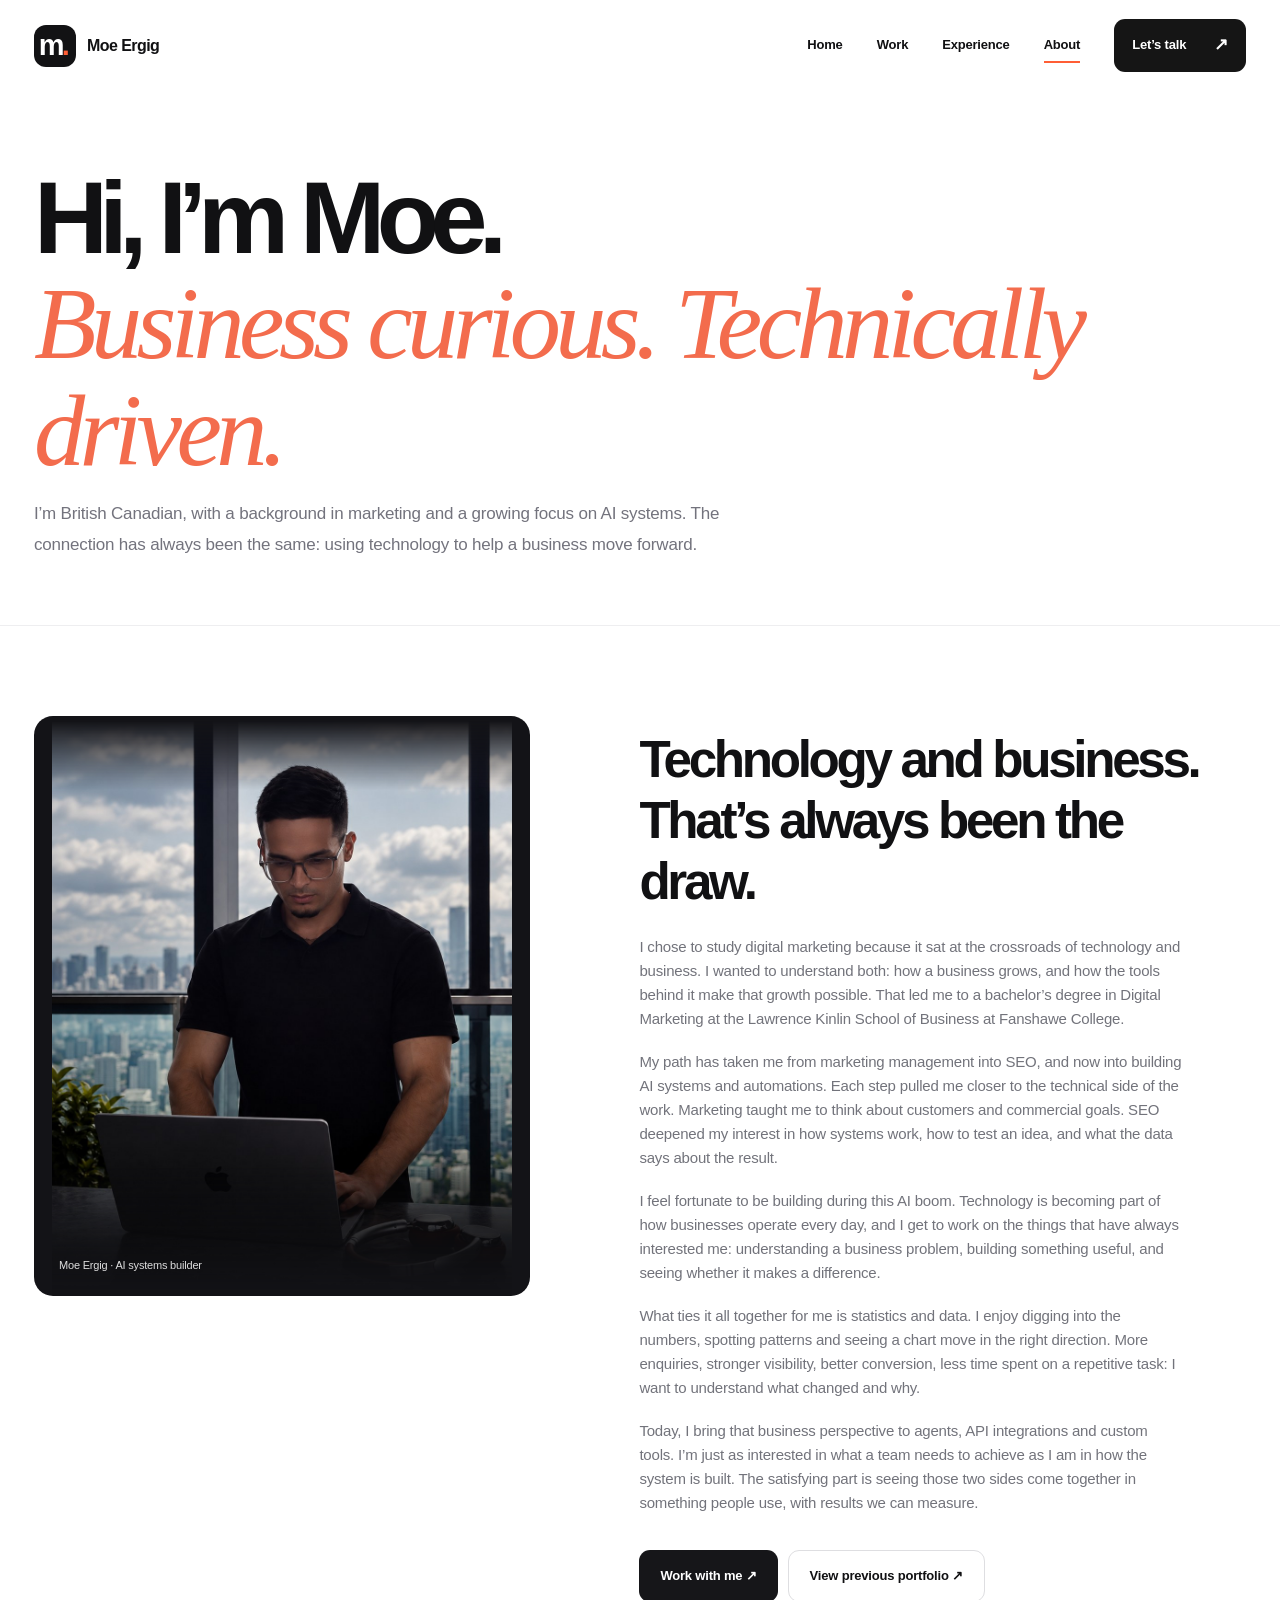
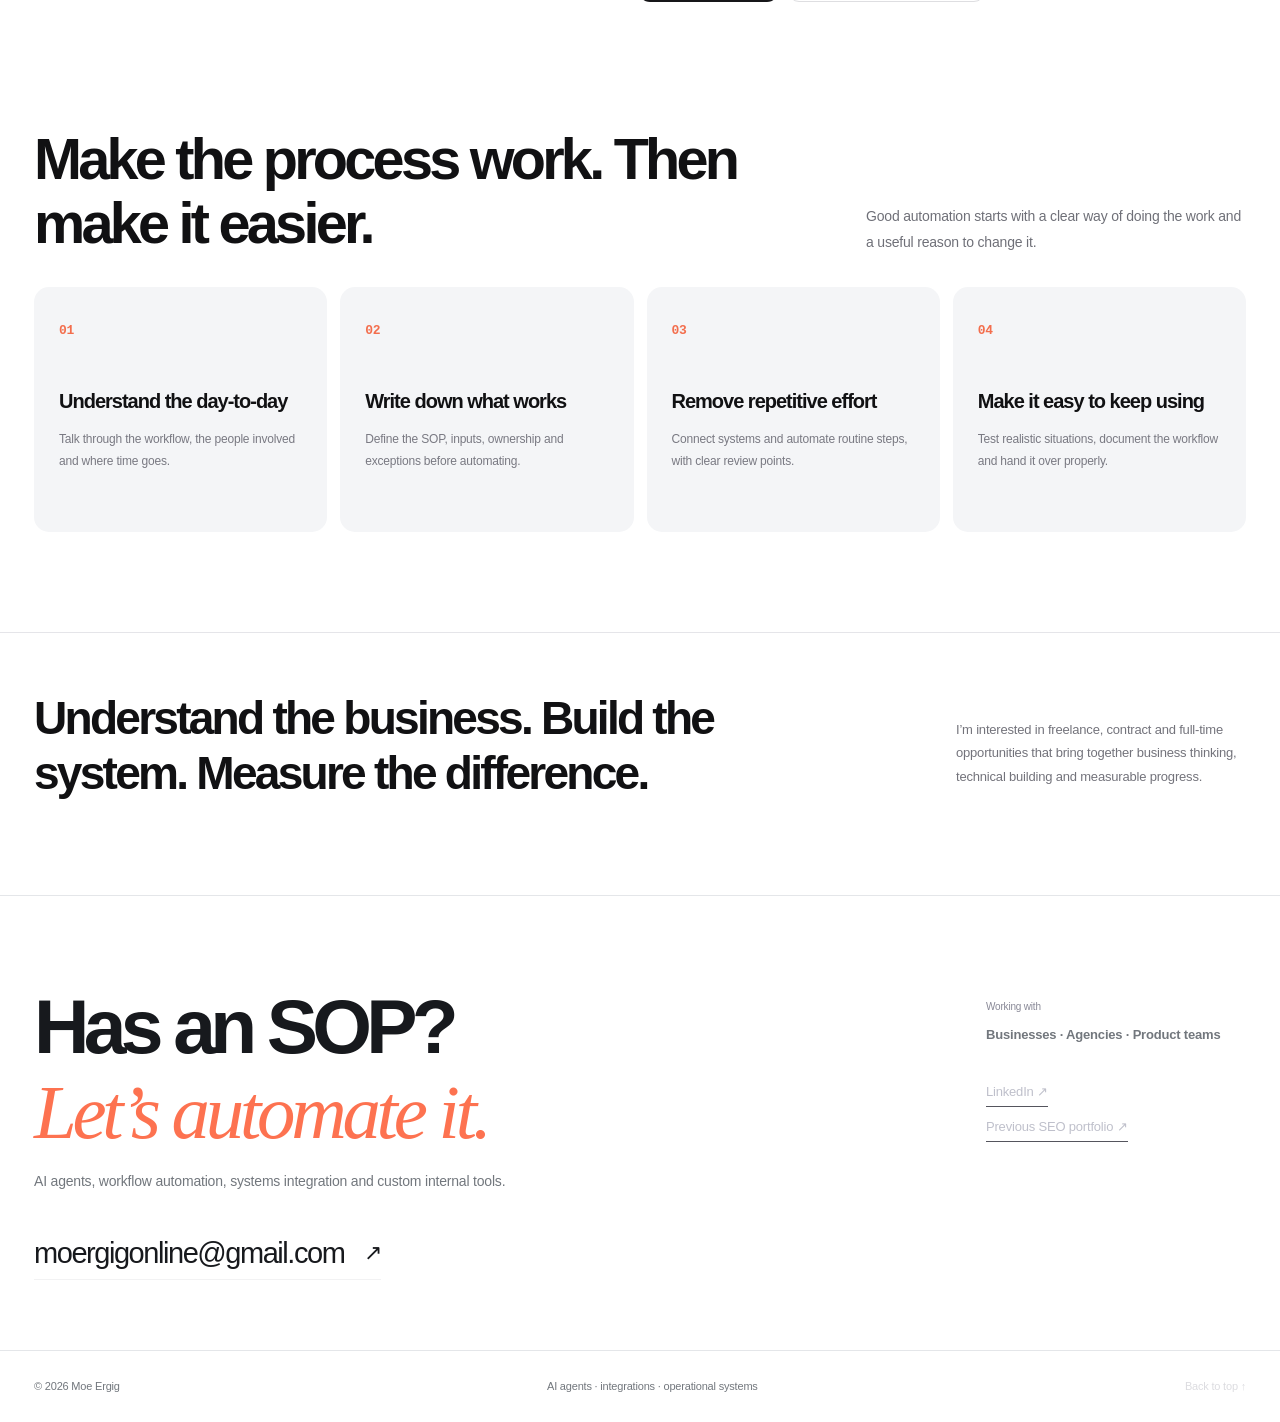
==== about.html @ 971bb07b "Finalize latest portfolio copy, logos and project presentation" ====
<!DOCTYPE html>

<html lang="en"><head><meta charset="utf-8"/><meta content="width=device-width, initial-scale=1" name="viewport"/><meta content="#ffffff" name="theme-color"/><meta content="From marketing management and SEO to AI systems: why I work at the intersection of technology, business and measurable results." name="description"/><meta content="website" property="og:type"/><meta content="About Moe Ergig — AI Systems Builder" property="og:title"/><meta content="From marketing management and SEO to AI systems: why I work at the intersection of technology, business and measurable results." property="og:description"/><title>About Moe Ergig — AI Systems Builder</title><link href="assets/favicon.svg" rel="icon" type="image/svg+xml"/><link href="styles.css?v=20261107-final" rel="stylesheet"/><link href="refresh.css?v=20261107-final" rel="stylesheet"/></head><body id="top"><a class="skip-link" href="#main">Skip to content</a><header class="site-header"><div class="wrap nav-inner">
<a aria-label="Moe Ergig homepage" class="brand" href="index.html"><span class="brand-box">m<span>.</span></span><span class="brand-label">Moe Ergig</span></a>
<button aria-controls="site-nav" aria-expanded="false" aria-label="Open navigation" class="menu-toggle"><span></span><span></span></button>
<nav aria-label="Main navigation" class="nav" id="site-nav"><a href="index.html">Home</a><a href="work.html">Work</a><a href="experience.html">Experience</a><a aria-current="page" class="active" href="about.html">About</a><a class="nav-cta" href="mailto:moergigonline@gmail.com?subject=Automation%20project%20enquiry">Let’s talk <span>↗</span></a></nav>
</div></header><main id="main">
<section class="page-banner wrap"><h1>Hi, I’m Moe.<br/><em>Business curious. Technically driven.</em></h1><p>I’m British Canadian, with a background in marketing and a growing focus on AI systems. The connection has always been the same: using technology to help a business move forward.</p></section>
<section class="wrap about-layout"><div class="about-photo"><img alt="Moe Ergig working at his laptop" height="1250" src="assets/moe-portrait-reference.jpg" width="1000"/><div class="photo-caption">Moe Ergig · AI systems builder</div></div><div class="about-copy"><h2>Technology and business. That’s always been the draw.</h2><p>I chose to study digital marketing because it sat at the crossroads of technology and business. I wanted to understand both: how a business grows, and how the tools behind it make that growth possible. That led me to a bachelor’s degree in Digital Marketing at the Lawrence Kinlin School of Business at Fanshawe College.</p><p>My path has taken me from marketing management into SEO, and now into building AI systems and automations. Each step pulled me closer to the technical side of the work. Marketing taught me to think about customers and commercial goals. SEO deepened my interest in how systems work, how to test an idea, and what the data says about the result.</p><p>I feel fortunate to be building during this AI boom. Technology is becoming part of how businesses operate every day, and I get to work on the things that have always interested me: understanding a business problem, building something useful, and seeing whether it makes a difference.</p><p>What ties it all together for me is statistics and data. I enjoy digging into the numbers, spotting patterns and seeing a chart move in the right direction. More enquiries, stronger visibility, better conversion, less time spent on a repetitive task: I want to understand what changed and why.</p><p>Today, I bring that business perspective to agents, API integrations and custom tools. I’m just as interested in what a team needs to achieve as I am in how the system is built. The satisfying part is seeing those two sides come together in something people use, with results we can measure.</p><div class="about-actions"><a class="button button-dark" href="mailto:moergigonline@gmail.com?subject=Let's%20work%20together">Work with me ↗</a><a class="button button-light" href="https://moe-ergig-portfolio.netlify.app/" rel="noopener noreferrer" target="_blank">View previous portfolio ↗</a></div></div></section>
<section class="wrap process-section"><div class="section-header"><div><h2>Make the process work. Then make it easier.</h2></div><p>Good automation starts with a clear way of doing the work and a useful reason to change it.</p></div><div class="process-grid"><div><span>01</span><h3>Understand the day-to-day</h3><p>Talk through the workflow, the people involved and where time goes.</p></div><div><span>02</span><h3>Write down what works</h3><p>Define the SOP, inputs, ownership and exceptions before automating.</p></div><div><span>03</span><h3>Remove repetitive effort</h3><p>Connect systems and automate routine steps, with clear review points.</p></div><div><span>04</span><h3>Make it easy to keep using</h3><p>Test realistic situations, document the workflow and hand it over properly.</p></div></div></section>
<section class="wrap about-contact"><div><h2>Understand the business. Build the system. Measure the difference.</h2></div><p>I’m interested in freelance, contract and full-time opportunities that bring together business thinking, technical building and measurable progress.</p></section>
</main><footer class="site-footer"><div class="wrap footer-top"><div><h2>Has an SOP?<br/><em>Let’s automate it.</em></h2><p>AI agents, workflow automation, systems integration and custom internal tools.</p><a class="footer-email" href="mailto:moergigonline@gmail.com?subject=Let's%20build%20something">moergigonline@gmail.com <span>↗</span></a></div><div class="footer-side"><span>Working with</span><strong>Businesses · Agencies · Product teams</strong><a href="https://www.linkedin.com/in/moeergig/" rel="noopener noreferrer" target="_blank">LinkedIn ↗</a><a href="https://moe-ergig-portfolio.netlify.app/" rel="noopener noreferrer" target="_blank">Previous SEO portfolio ↗</a></div></div><div class="wrap footer-bottom"><span>© 2026 Moe Ergig</span><span>AI agents · integrations · operational systems</span><a class="back-top" href="#top">Back to top ↑</a></div></footer><script defer="" src="main.js?v=20261107-final"></script></body></html>
---- styles.css ----
:root{--ink:#111113;--muted:#707077;--soft:#a4a4aa;--line:#e7e7e9;--orange:#ff5e35;--orange-hover:#f24d29;--paper:#fff;--wash:#f6f7f8;--dark:#101013;--serif:Georgia,'Times New Roman',serif}
*{box-sizing:border-box}html{scroll-behavior:smooth;scroll-padding-top:96px}body{margin:0;background:#fff;color:var(--ink);font-family:Inter,ui-sans-serif,-apple-system,BlinkMacSystemFont,'Segoe UI',Arial,sans-serif;letter-spacing:-.012em;-webkit-font-smoothing:antialiased;line-height:1.55}button,input,textarea{font:inherit}button,a{-webkit-tap-highlight-color:transparent}a{text-decoration:none;color:inherit}a:focus-visible,button:focus-visible{outline:3px solid #ff9a7c;outline-offset:3px}::selection{background:#ffc2af;color:#151515}.wrap{max-width:1360px;margin-inline:auto;padding-inline:34px}.skip-link{position:absolute;top:-100px;left:10px;background:white;padding:10px;z-index:50}.skip-link:focus{top:10px}.site-header{background:#fff;position:relative;z-index:10}.nav-inner{height:91px;display:flex;align-items:center;justify-content:space-between;gap:28px}.brand{display:inline-flex;gap:11px;align-items:center;white-space:nowrap}.brand-box{width:42px;height:42px;display:flex;align-items:center;justify-content:center;border-radius:12px;color:#fff;background:#121214;font-size:29px;letter-spacing:-.09em;font-weight:850;padding-right:4px;line-height:1}.brand-box span{color:var(--orange)}.brand-label{display:flex;flex-direction:column;font-size:15px;font-weight:780;line-height:1.2;letter-spacing:-.04em}.brand-label strong{font-size:9px;font-weight:650;letter-spacing:.08em;color:#939399;margin-top:4px}.nav{display:flex;align-items:center;gap:34px;font-size:13px;font-weight:550}.nav>a:not(.nav-cta){position:relative;padding-block:12px}.nav>a:not(.nav-cta):after{content:"";display:block;height:2px;background:var(--orange);transform:scaleX(0);transform-origin:left;position:absolute;left:0;right:0;bottom:5px;transition:transform .2s}.nav>a:hover:after,.nav>a.active:after{transform:scaleX(1)}.nav-cta{background:#151515;color:#fff;border-radius:11px;padding:13px 18px;display:inline-flex;align-items:center;gap:28px;font-weight:690}.nav-cta:hover{background:#303034}.nav-cta span{font-size:17px}.menu-toggle{display:none;border:0;background:none;padding:11px;cursor:pointer}.menu-toggle span{width:24px;height:2px;background:#111;display:block;margin:5px 0;transition:transform .25s}
.button{display:inline-flex;align-items:center;justify-content:space-between;gap:30px;font-weight:720;font-size:13px;border-radius:11px;padding:17px 21px;white-space:nowrap;line-height:1.2;transition:transform .2s,background .2s,border-color .2s}.button:hover{transform:translateY(-2px)}.button span{font-size:20px;line-height:.7}.button-orange{background:var(--orange);color:#151313}.button-orange:hover{background:#ff7954}.button-ghost{color:#f5f5f5;background:rgba(255,255,255,.055);border:1px solid rgba(255,255,255,.2)}.button-ghost:hover{background:rgba(255,255,255,.14)}.button-dark{background:#161619;color:white}.button-dark:hover{background:#34343a}.button-light{border:1px solid #dedee1;background:#fff}.button-light:hover{border-color:#b8b8c0}
/* HERO - dark product visual, bright website shell */
.home-hero{margin-top:3px}.hero-panel{background:#101013;color:#f5f5f7;overflow:hidden;position:relative;border-radius:26px;isolation:isolate}.hero-panel:before{content:"";position:absolute;inset:0;background:radial-gradient(ellipse 49% 78% at 93% 24%,rgba(92,87,112,.13),transparent 74%),linear-gradient(107deg,#101013 0%,#111115 55%,#1b1b20 100%);z-index:-2}.hero-grid{min-height:665px;display:grid;grid-template-columns:55% 45%;align-items:stretch}.hero-left{padding:92px 10px 65px 62px;max-width:730px;z-index:1;position:relative}.availability{display:inline-flex;align-items:center;gap:10px;font-size:12px;color:#d2d2d7;margin:0 0 42px}.green-dot{display:inline-block;width:8px;height:8px;background:#94eeb5;border-radius:100%;box-shadow:0 0 0 4px rgba(126,240,160,.09);flex-shrink:0}.hero-left h1{font-size:clamp(62px,6.3vw,91px);letter-spacing:-.07em;font-weight:710;line-height:1.025;margin:0;max-width:750px}.hero-left h1 em,.section h2 em,.page-banner h1 em,.work-case h2 em,.value-left h2 em,.section-header h2 em,.footer-top h2 em,.about-contact h2 em{font-family:var(--serif);font-weight:400;letter-spacing:-.055em}.hero-left h1 em{display:block;color:#ff7252;font-weight:400;white-space:normal;line-height:1.08}.hero-description{max-width:550px;font-size:16px;line-height:1.8;color:#c7c7cf;margin:29px 0 30px}.hero-ctas{display:flex;flex-wrap:wrap;gap:13px}.hero-micro{display:flex;align-items:center;gap:12px;font-size:11px;color:#b1b1b9;margin-top:60px;flex-wrap:wrap}.hero-micro i{display:inline-block;width:4px;height:4px;border-radius:50%;background:#ff6842}.hero-right{position:relative;min-height:595px;overflow:hidden;isolation:isolate}.hero-right:before{content:"";position:absolute;inset:0;background:linear-gradient(135deg,transparent 35%,rgba(255,255,255,.015));z-index:-1}.hero-right:after{content:"";position:absolute;inset:0;background:linear-gradient(to right,#111114 0%,transparent 32%,transparent 74%,#131317a0 100%);pointer-events:none;z-index:3}.portrait-halo{position:absolute;width:510px;height:510px;background:radial-gradient(circle,#ff715a28,transparent 63%);top:62px;left:12px;filter:blur(18px)}.portrait-frame{position:absolute;bottom:-60px;left:30px;width:min(97%,492px);height:610px;overflow:hidden;opacity:.98;mask-image:linear-gradient(to bottom,transparent 0%,black 9%,black 77%,transparent 100%);-webkit-mask-image:linear-gradient(to bottom,transparent 0%,black 9%,black 77%,transparent 100%)}.portrait-frame img{position:absolute;width:420px;max-width:none;height:auto;left:60px;top:-45px;filter:contrast(1.03) saturate(.93)}.floating-status{position:absolute;z-index:4;left:0;bottom:88px;display:flex;align-items:center;gap:12px;padding:14px 17px;background:rgba(249,249,251,.97);box-shadow:0 13px 40px #0005;border-radius:13px;color:#1c1c1c;min-width:330px}.floating-status .pulse-dot{width:11px;height:11px;border-radius:50%;background:#34c779;box-shadow:0 0 0 5px #d8f6e5}.floating-status>div{display:flex;flex:1;flex-direction:column;line-height:1.3}.floating-status strong{font-size:12px;letter-spacing:-.02em}.floating-status small{color:#777;font-size:10px;margin-top:4px}.floating-arrow{font-size:22px}.floating-code{position:absolute;right:25px;top:78px;background:rgba(43,43,48,.7);border:1px solid #ffffff22;backdrop-filter:blur(14px);border-radius:12px;padding:13px 17px;z-index:4;color:#dbdbe0;font:11px ui-monospace,SFMono-Regular,Consolas,monospace;display:flex;flex-direction:column;gap:3px;transform:rotate(5deg)}.floating-code strong{color:#91e5b8;font-weight:500}.hero-bottom{border-top:1px solid #ffffff26;margin:0 45px;min-height:66px;display:flex;align-items:center;justify-content:space-between;gap:20px;font-size:10px;color:#aaaab3;font-weight:680;letter-spacing:.065em}.hero-bottom a{color:#fff}.hero-bottom a span{margin-left:8px;font-size:16px}
/* LOGO STACK */
.stack-section{padding-top:53px;padding-bottom:40px}.stack-intro{display:flex;justify-content:space-between;align-items:baseline;gap:40px;margin-bottom:24px}.stack-intro h2{font-size:20px;letter-spacing:-.04em;font-weight:720;margin:0}.stack-intro p{font-size:12px;color:#777;margin:0}.logo-grid{display:grid;grid-template-columns:repeat(4,minmax(0,1fr));gap:12px}.logo-item{display:flex;align-items:center;gap:12px;padding:13px 15px;background:#fff;border:1px solid #e9e9eb;border-radius:13px;min-height:65px;transition:border-color .2s,transform .2s}.logo-item:hover{border-color:#c9c9ce;transform:translateY(-1px)}.tech-logo{height:36px;width:36px;display:grid;place-items:center;font-weight:850;font-size:14px;flex-shrink:0;color:#18191c;background:#f0f1f3;border-radius:10px;letter-spacing:-.08em}.tech-name{font-weight:650;font-size:12px;letter-spacing:-.02em}.tech-logo.ts{background:#3178c6;color:white}.tech-logo.js{background:#f7df1e;color:#111}.tech-logo.py{background:linear-gradient(133deg,#38749b 0 51%,#efcb3c 52%);color:white}.tech-logo.next{background:black;color:white;font-family:var(--serif);font-size:23px}.tech-logo.react{color:#04b7d3;background:#e7faff;font-size:25px}.tech-logo.node{background:#e7f2e0;color:#589636;font-size:29px}.tech-logo.supa{background:#ecfaf3;color:#32ad7a;font-style:italic;font-size:24px}.tech-logo.pg{background:#eaf0fa;color:#336791}.tech-logo.odoo{background:#f3eaf2;color:#764a72;font-size:11px}.tech-logo.wa{background:#e5fbef;color:#14a54b;font-size:23px}.tech-logo.openai{background:#181818;color:white;font-size:24px}.tech-logo.anthropic{background:#f2efea;color:#4d453e}.tech-logo.n8n{background:#fff1f4;color:#eb467e;font-size:11px}.tech-logo.zapier{background:#fff0e6;color:#f77527;font-size:11px}.tech-logo.netlify{background:#e5fbfb;color:#169d98;font-size:28px}.tech-logo.stripe{background:#eeedff;color:#635bff;font-size:19px}.tech-logo.github{background:#18181b;color:#fff;font-size:23px}.tech-logo.claude{background:#f8eee6;color:#d47e5f;font-size:25px}.tech-logo.shopify{background:#ecf6e8;color:#5eab31;font-size:23px}.tech-logo.api,.tech-logo.rpc{background:#ebefff;color:#445dcb;font:700 10px ui-monospace,monospace}.tech-logo.meta{background:#e9f2ff;color:#1778d3;font-size:23px}.tech-logo.composio{background:#f1f0fc;color:#695bcd}.tech-logo.html{background:#fff0e9;color:#e0572a;font:700 10px ui-monospace,monospace}.stack-grid{grid-template-columns:repeat(8,minmax(0,1fr));gap:9px}.stack-grid .logo-item{padding:13px 9px;gap:8px;justify-content:center;flex-wrap:wrap;text-align:center}.stack-grid .tech-name{font-size:11px}.stack-small{font-size:11px;color:#9898a0;margin-top:20px}
/* SHARED SECTION */
.section{padding-top:100px;padding-bottom:105px}.section-titleline{display:grid;grid-template-columns:1fr 430px;gap:65px;align-items:end;margin-bottom:43px}.section-titleline h2,.section-header h2,.value-left h2{font-size:clamp(38px,4.5vw,60px);font-weight:680;line-height:1.12;letter-spacing:-.065em;margin:0}.section-titleline h2 em,.section-header h2 em,.value-left h2 em{color:#fa6545}.section-titleline p,.section-header>p,.value-left>p:not(.short-label){font-size:14px;color:#6f7078;line-height:1.85;margin:0}.short-label{display:inline-block;font-size:12px;font-weight:780;color:#ed5d3b;letter-spacing:-.01em;margin:0 0 14px}.text-link{display:inline-flex;gap:16px;font-size:13px;font-weight:720;align-items:center;border-bottom:1px solid #151515;padding-bottom:4px}.text-link:hover{color:var(--orange);border-color:var(--orange)}.orange-dot{color:var(--orange)}
.service-grid{display:grid;grid-template-columns:repeat(3,minmax(0,1fr));gap:14px}.service-card{position:relative;background:#f6f7f9;border:1px solid #f0f0f2;border-radius:17px;padding:30px 29px 27px;min-height:274px;transition:background .2s,transform .2s}.service-card:hover{transform:translateY(-4px);background:#f0f1f4}.service-icon{width:55px;height:55px;border-radius:13px;display:grid;place-items:center;font-size:29px;color:#fff;margin-bottom:27px}.service-icon.ai{background:#1f1f22}.service-icon.connect{background:#ef6d49}.service-icon.ops{background:#625cc2}.service-card h3{font-size:22px;letter-spacing:-.05em;margin:0 0 9px}.service-card p{font-size:13px;line-height:1.7;color:#73747a;margin:0;max-width:330px}.service-arrow{position:absolute;top:30px;right:28px;font-size:21px}
.section-header{display:flex;align-items:end;justify-content:space-between;gap:30px;margin-bottom:38px}.section-header>p{max-width:380px}.project-section{background:#fafafb;border-block:1px solid #eeeef0}.home-work-grid{display:grid;grid-template-columns:1.62fr 1fr;gap:16px}.home-feature{background:#17171b;color:#fff;border-radius:20px;overflow:hidden;min-height:508px;display:grid;grid-template-columns:53% 47%;position:relative}.feature-copy{padding:34px 20px 29px 34px;display:flex;flex-direction:column;position:relative;z-index:1}.feature-meta{font-size:9px;letter-spacing:.05em;color:#a6a6ae;display:flex;flex-wrap:wrap;gap:20px}.feature-copy h3{font-size:72px;letter-spacing:-.075em;line-height:1.1;margin:60px 0 14px}.feature-copy>p{max-width:360px;font-size:13px;color:#b9b9c2;line-height:1.8;margin:0 0 16px}.tags{display:flex;flex-wrap:wrap;gap:7px}.tags span{border:1px solid #dcdce0;border-radius:100px;padding:6px 10px;font-size:10px;color:#666773;white-space:nowrap}.feature-copy .tags span{border-color:#505056;color:#cacad0}.feature-link{font-size:13px;font-weight:670;color:#fff;margin-top:auto;padding-top:35px}.feature-ui{padding:77px 19px 35px 0;display:flex;align-items:center}.agent-ui{background:#fff;color:#151518;border:1px solid #e9e9ef;box-shadow:0 18px 50px #0000001a;border-radius:16px;padding:15px;width:100%;font-family:inherit;min-width:0}.agent-top{display:flex;align-items:center;justify-content:space-between;gap:8px;padding:0 0 14px;border-bottom:1px solid #ededf1}.agent-identity{display:flex;gap:8px;align-items:center}.agent-glyph{width:30px;height:30px;background:#232327;color:white;border-radius:9px;display:grid;place-items:center;font-size:18px}.agent-identity span:last-child,.agent-identity span:nth-child(2){display:flex;flex-direction:column}.agent-identity strong{font-size:10px}.agent-identity small{font-size:9px;color:#898991}.online{display:flex;gap:5px;align-items:center;color:#459762;background:#effaf2;padding:5px 7px;border-radius:12px;font-size:8px;white-space:nowrap}.online i,.agent-bottom i{height:5px;width:5px;background:#3ab873;border-radius:50%}.prompt-message{background:#f4f4f6;border-radius:10px;padding:12px;margin:12px 0}.prompt-message small{font-size:9px;color:#777}.prompt-message p{font-size:10px;line-height:1.6;margin:5px 0 0;font-weight:550}.agent-step{display:flex;align-items:center;gap:9px;padding:10px 4px;border-bottom:1px dashed #e5e5e9}.step-icon{width:26px;height:26px;border-radius:8px;display:grid;place-items:center;font-weight:780;font-size:10px}.step-icon.purple{background:#ede9ff;color:#6756ba}.step-icon.blue{background:#e9f2ff;color:#3b7bd1}.agent-step>span:nth-child(2){display:flex;flex:1;flex-direction:column}.agent-step b{font-size:10px}.agent-step small{font-size:9px;color:#8a8b93}.step-ok{color:#2fa76b;font-size:13px}.agent-action{display:flex;align-items:center;gap:8px;padding:11px 8px;background:#f0faf4;border:1px solid #d7f0e1;border-radius:10px;margin-top:12px}.action-icon{height:25px;width:25px;display:grid;place-items:center;border-radius:50%;background:#c2ecd1;color:#178347;font-size:12px}.agent-action div:nth-child(2){flex:1;display:flex;flex-direction:column}.agent-action strong{font-size:9px;color:#267449}.agent-action small{font-size:8px;color:#568a66}.agent-action>span{font-size:9px;font-weight:650;color:#20844b}.agent-bottom{display:flex;justify-content:space-between;gap:6px;color:#9899a3;font-size:8px;margin-top:12px}.agent-bottom span{display:flex;gap:6px;align-items:center}.agent-bottom i{display:inline-block}.home-side{background:#f0effb;border-radius:20px;padding:27px 28px 30px;display:flex;flex-direction:column;transition:transform .2s}.home-side:hover{transform:translateY(-3px)}.side-top{display:flex;justify-content:space-between;gap:5px;color:#66607f;font-size:10px;font-weight:750}.side-top span:last-child{font-size:20px;color:#302951;line-height:1}.home-odoo-art{height:270px;display:flex;align-items:center;justify-content:center;gap:17px;position:relative}.home-odoo-word{font-size:40px;letter-spacing:-.08em;color:#735b79;font-weight:800}.connector-beam{height:1px;width:48px;background:#aaa5d1;position:relative}.connector-beam:after{content:"→";font-size:15px;position:absolute;right:-10px;top:-12px;color:#aaa5d1}.home-integration-dot{height:65px;width:65px;display:grid;place-items:center;border-radius:16px;background:#222127;color:#fff;font-size:38px;box-shadow:0 12px 25px #2f2b521c}.home-odoo-art small{position:absolute;bottom:37px;font-size:10px;letter-spacing:.05em;color:#8f85a5}.home-side h3{font-size:28px;letter-spacing:-.05em;margin:auto 0 9px}.home-side p{font-size:13px;color:#706a84;line-height:1.7;max-width:320px;margin:0}.three-projects{display:grid;grid-template-columns:repeat(3,minmax(0,1fr));gap:14px;margin-top:14px}.small-project{background:#fff;border:1px solid #e7e7eb;border-radius:17px;padding:24px;min-height:213px;display:flex;flex-direction:column;transition:transform .2s}.small-project:hover{transform:translateY(-3px)}.project-kicker{font-size:10px;color:#9696a0;font-weight:750}.small-project h3{font-size:21px;letter-spacing:-.055em;line-height:1.25;margin:24px 0 9px}.small-project p{font-size:12px;color:#797982;line-height:1.75;margin:0}.small-project>span:last-child{font-size:12px;font-weight:750;margin-top:auto;padding-top:17px}
/* value / diagrams */
.value-section{display:grid;grid-template-columns:.9fr 1.1fr;gap:9%;align-items:center}.value-left h2{max-width:450px}.value-left>p:not(.short-label){margin:20px 0 26px;max-width:455px}.architecture-visual{background:#151519;color:#fff;padding:25px;border-radius:20px;min-height:475px;display:flex;flex-direction:column;align-items:center;justify-content:center;position:relative;overflow:hidden}.architecture-visual:before{content:"";position:absolute;inset:0;background-image:radial-gradient(#69696e88 .65px,transparent .65px);background-size:21px 21px;opacity:.15}.arch-label{align-self:flex-start;color:#9999a7;font-size:10px;font-weight:700;letter-spacing:.06em;margin-bottom:15px;z-index:1}.arch-node{display:flex;align-items:center;gap:12px;position:relative;z-index:1;background:#27272d;border:1px solid #4d4d54;border-radius:13px;padding:13px 20px;width:min(100%,320px)}.arch-node.center{background:#282635;border-color:#7364b7}.arch-node.end{background:#1e342b;border-color:#436f53}.node-icon{width:39px;height:39px;border-radius:11px;background:#3c3c45;display:grid;place-items:center;font-size:20px}.arch-node.center .node-icon{background:#665cc0}.arch-node.end .node-icon{background:#3c8156}.arch-node div{display:flex;flex-direction:column}.arch-node strong{font-size:13px}.arch-node small{font-size:10px;color:#a9a9b0;margin-top:3px}.node-live{margin-left:auto;width:8px;height:8px;background:#89dfaa;border-radius:50%}.arch-line{height:65px;display:flex;align-items:center;gap:15px;flex-direction:column;position:relative;z-index:1;justify-content:center}.arch-line span{height:25px;width:1px;background:#7a7197}.arch-line b{font-size:9px;color:#aaa5b7;font-weight:550;white-space:nowrap}.arch-bottom{align-self:flex-start;color:#7c7c8b;font-size:10px;margin-top:25px;z-index:1}.exp-teaser{background:#f3f4f6;padding-block:80px}.exp-teaser-inner{display:grid;grid-template-columns:1fr 1fr;gap:12%}.exp-teaser h2{font-size:clamp(38px,4.2vw,57px);line-height:1.16;letter-spacing:-.065em;margin:0 0 15px}.exp-teaser p:not(.short-label){color:#73737c;font-size:14px;line-height:1.8;max-width:480px}.exp-names>div{display:flex;align-items:center;justify-content:space-between;gap:10px;padding:19px 0;border-bottom:1px solid #d8d9dc}.exp-names>div strong{font-size:15px}.exp-names>div span{font-size:11px;color:#777785}.exp-names .button{margin-top:23px}.closing-strip{padding-top:38px;padding-bottom:38px;display:flex;justify-content:space-between;gap:20px;font-size:13px;align-items:center}.closing-strip>div{display:flex;gap:12px;align-items:center;color:#505058}.closing-strip>a{font-weight:720;border-bottom:1px solid #111;padding-bottom:4px}
/* page banners & work detail */
.page-banner{padding-top:83px;padding-bottom:77px;border-bottom:1px solid #eeeef0}.page-banner h1{font-size:clamp(58px,8vw,112px);letter-spacing:-.085em;line-height:1.03;font-weight:685;margin:0 0 21px;max-width:1050px}.page-banner h1 em{font-weight:400;color:#f36c4d}.page-banner>p:last-child{max-width:750px;font-size:17px;color:#73737d;line-height:1.8;margin:0}.work-case{padding-top:96px;padding-bottom:97px;border-bottom:1px solid #e7e7ea}.case-heading{display:grid;grid-template-columns:1.04fr .96fr;gap:8%;align-items:center}.case-heading.alt{grid-template-columns:1.04fr .96fr}.case-number{font-size:11px;color:#f26848;font-weight:750;margin:0 0 15px}.case-heading-text h2{font-size:clamp(43px,5.5vw,71px);font-weight:675;letter-spacing:-.073em;line-height:1.05;margin:0 0 23px}.case-intro{font-size:20px!important;color:#25252a!important;font-weight:610;line-height:1.48!important;margin:0 0 14px!important}.case-heading-text>p:not(.case-number):not(.case-intro){font-size:14px;color:#71727b;line-height:1.85;max-width:620px;margin:0 0 20px}.case-right-visual{background:#f4f5f7;border-radius:20px;min-height:385px;padding:34px;display:flex;justify-content:center;align-items:center;overflow:hidden}.case-right-visual>.agent-ui{max-width:430px;transform:rotate(-2deg)}.case-right-visual>.architecture-visual{width:100%;min-height:465px}.case-right-visual.muted-art{padding:0;background:#151519}.case-detail-grid{display:grid;grid-template-columns:repeat(3,1fr);gap:38px;margin-top:43px}.case-detail-grid>div{padding-top:20px;border-top:2px solid #ececef}.case-detail-grid h3{font-size:16px;letter-spacing:-.03em;margin:0 0 10px}.case-detail-grid p{font-size:13px;color:#757681;line-height:1.85;margin:0}.case-detail-grid code{font:12px ui-monospace,SFMono-Regular,Consolas,monospace;background:#efeff4;padding:1px 4px;border-radius:3px}.deliverables{display:grid;grid-template-columns:200px 1fr;gap:25px;margin-top:35px;background:#f6f6f8;border-radius:14px;padding:19px 22px;font-size:13px}.deliverables>span{font-size:12px;font-weight:780}.deliverables div{color:#7b7b83}.handover-ui{width:min(100%,440px);background:#fff;border-radius:13px;box-shadow:0 16px 46px #22222215;padding:23px}.handover-bar,.handover-row{display:flex;align-items:center;justify-content:space-between;gap:8px}.handover-bar{font-size:16px;font-weight:720;padding-bottom:18px;border-bottom:1px solid #ececf0}.chip{font-size:9px;border-radius:15px;background:#e6f6ed;color:#2a9756;padding:6px 9px;font-weight:650}.handover-row{padding:17px 0;border-bottom:1px solid #ededf1}.handover-row>div{flex:1;display:flex;flex-direction:column}.handover-row strong{font-size:12px}.handover-row small{font-size:10px;color:#92929b}.handover-row>span:last-child{font-size:10px;color:#8d8d98}.check-fill,.check-empty{height:22px;width:22px;display:grid;place-items:center;border-radius:50%;background:#def4e5;color:#2dab61;font-size:12px}.check-empty{background:#f1f1f4;border:1px solid #dbdbde}.handover-link{margin-top:21px;padding:14px;background:#f4f4f7;border-radius:10px;font-size:11px;color:#777}.workflow-visual{display:flex;align-items:center;gap:8px;width:100%}.wflow-step{background:white;border:1px solid #e2e2e6;border-radius:13px;display:flex;flex-direction:column;gap:10px;flex:1;min-height:150px;padding:17px}.wflow-step span{width:25px;height:25px;display:grid;place-items:center;background:#f7dacf;color:#bb5639;border-radius:7px;font-size:12px;font-weight:800}.wflow-step strong{font-size:12px;line-height:1.4}.wflow-step small{color:#888;font-size:10px}.wflow-step+i{width:16px;height:1px;background:#c9c9d0;position:relative}.test-visual{text-align:center;display:flex;flex-direction:column;align-items:center;gap:14px}.test-number{font-size:105px;font-weight:760;letter-spacing:-.09em;line-height:1}.test-number span{font-size:45px;color:#c2c3ca;letter-spacing:-.065em}.test-visual strong{font-size:17px}.test-visual small{font-size:12px;color:#81818b}.test-bar{width:290px;max-width:100%;height:10px;background:#dedee3;border-radius:20px;overflow:hidden;margin:10px 0}.test-bar span{height:100%;width:91.43%;background:#ee7052;border-radius:20px;display:block}.test-caption{font-size:11px;color:#81818b}.work-outro{padding-block:95px;text-align:center}.work-outro h2{font-size:clamp(31px,4vw,53px);letter-spacing:-.06em;margin:0}.work-outro p{color:#888;font-size:15px;margin:10px 0 25px}
/* EXPERIENCE */
.experience-layout{display:grid;grid-template-columns:1fr 330px;gap:10%;padding-top:75px;padding-bottom:70px}.experience-main{min-width:0}.job{padding:0 0 47px;margin-bottom:44px;border-bottom:1px solid #e4e5e9}.job:last-child{border-bottom:0}.job-header{display:flex;align-items:start;justify-content:space-between;gap:20px}.job-header h2{font-size:35px;letter-spacing:-.055em;line-height:1.2;margin:0 0 5px}.job-header p{margin:0;color:#888891;font-size:13px}.job-type{background:#f3f3f6;color:#666672;border-radius:20px;padding:7px 11px;font-size:10px;white-space:nowrap;font-weight:700}.job>p:not(.fineprint){color:#686972;font-size:14px;line-height:1.85;margin:23px 0 15px}.job ul{margin:0;padding-left:20px;color:#57575f;font-size:13px;line-height:1.9}.job li{padding-left:5px;margin-bottom:6px}.fineprint{font-size:11px;color:#a0a0a8;line-height:1.7;margin-top:20px}.fineprint a{color:#393942;text-decoration:underline}.experience-sidebar{align-self:start;position:sticky;top:27px}.resume-card{background:#17171c;color:#fff;border-radius:18px;padding:32px}.resume-head{font-size:11px;color:#e8886f;font-weight:780}.resume-card h3{font-size:27px;letter-spacing:-.05em;line-height:1.25;margin:20px 0 10px}.resume-card p{font-size:13px;color:#c8c8d0;line-height:1.85;margin:0 0 20px}.resume-card .button{background:#ff694a;color:#111;font-weight:720}.experience-quote{padding:30px 10px}.experience-quote span{font-family:var(--serif);color:#f26a4c;font-size:80px;height:52px;display:block}.experience-quote p{font-family:var(--serif);font-style:italic;font-size:25px;line-height:1.45;color:#565660;letter-spacing:-.035em}.stack-deep{padding-bottom:110px}.stack-deep .section-header{border-top:1px solid #e7e7e9;padding-top:45px}.tech-groups{display:grid;grid-template-columns:repeat(2,1fr);gap:17px}.tech-group{background:#fafafa;border:1px solid #e8e8eb;border-radius:18px;padding:27px}.tech-group h3{font-size:18px;letter-spacing:-.04em;margin:0 0 22px}.compact-grid{grid-template-columns:repeat(2,1fr);gap:9px}.compact-grid .logo-item{min-height:58px;padding:9px 12px}.compact-grid .tech-logo{height:30px;width:30px;border-radius:8px}.stack-disclosure{font-size:11px;color:#9a9aa1;line-height:1.8;margin:25px 0 0;max-width:960px}
/* ABOUT */
.about-layout{display:grid;grid-template-columns:.9fr 1.1fr;gap:9%;padding-top:90px;padding-bottom:90px}.about-photo{background:#131317;border-radius:19px;height:580px;position:relative;overflow:hidden;display:flex;align-items:flex-end;justify-content:center}.about-photo img{height:575px;width:auto;max-width:none;object-fit:cover;object-position:center;mask-image:linear-gradient(to bottom,transparent,black 12%,black 77%,transparent);-webkit-mask-image:linear-gradient(to bottom,transparent,black 12%,black 77%,transparent)}.photo-caption{position:absolute;left:25px;bottom:22px;color:#ddd;font-size:11px;z-index:1}.about-copy h2{font-size:clamp(32px,4vw,53px);letter-spacing:-.065em;line-height:1.2;margin:13px 0 27px}.about-copy>p{color:#72737b;font-size:15px;line-height:1.92;margin:0 0 19px}.about-actions{display:flex;gap:10px;flex-wrap:wrap;margin-top:35px}.process-section{padding-top:35px;padding-bottom:100px}.process-grid{display:grid;grid-template-columns:repeat(4,1fr);gap:13px}.process-grid>div{background:#f4f5f7;border-radius:15px;padding:30px 25px;min-height:245px}.process-grid>div>span{font:700 13px ui-monospace,Consolas,monospace;color:#f36e4d}.process-grid h3{font-size:20px;letter-spacing:-.05em;margin:45px 0 9px}.process-grid p{font-size:12px;line-height:1.8;color:#797982}.about-contact{display:grid;grid-template-columns:1fr 290px;align-items:end;gap:8%;border-top:1px solid #e5e5e9;padding-top:58px;padding-bottom:94px}.about-contact h2{font-size:clamp(29px,3.6vw,47px);letter-spacing:-.06em;line-height:1.2;margin:0}.about-contact>p{color:#73737b;font-size:13px;line-height:1.8}
/* FOOTER */
.site-footer{background:#101013;color:#fff}.footer-top{padding-top:88px;padding-bottom:70px;display:grid;grid-template-columns:1fr 260px;gap:10%}.footer-line{display:block;color:#ee7d60;font-size:12px;font-weight:740;margin-bottom:20px}.footer-top h2{font-size:clamp(51px,6vw,83px);font-weight:700;letter-spacing:-.075em;line-height:1.1;margin:0}.footer-top h2 em{color:#fd7250}.footer-top p{color:#aaaab6;font-size:14px;line-height:1.75}.footer-email{font-size:clamp(18px,2.8vw,29px);display:inline-flex;align-items:center;gap:20px;border-bottom:1px solid #f2f2f3;padding-bottom:4px;margin-top:23px;letter-spacing:-.05em}.footer-email:hover{color:#ff8d72;border-color:#ff8d72}.footer-email span{font-size:22px}.footer-side{display:flex;flex-direction:column;padding-top:15px;gap:10px;align-items:start}.footer-side>span{font-size:10px;color:#888896}.footer-side>strong{font-size:13px;line-height:1.5;margin-bottom:28px}.footer-side>a{color:#bfc0cb;font-size:13px;border-bottom:1px solid #55555d;padding-bottom:4px}.footer-side>a:hover{color:#fff}.footer-bottom{min-height:72px;border-top:1px solid #2c2c32;display:flex;align-items:center;justify-content:space-between;gap:20px;color:#868690;font-size:11px}.footer-bottom a{color:#dcdce0}
@media(min-width:1600px){.hero-left h1{font-size:93px}.portrait-frame{left:65px}}
@media(max-width:1150px){.hero-left{padding-left:42px}.hero-left h1{font-size:clamp(57px,6.3vw,77px)}.portrait-frame{left:10px}.portrait-frame img{left:10px}.floating-status{left:0;min-width:270px}.home-feature{grid-template-columns:53% 47%}.feature-copy h3{font-size:61px}.feature-meta{font-size:8px}.feature-ui{padding-right:10px}.case-heading{gap:5%}}
@media(max-width:900px){.wrap{padding-inline:24px}.nav{gap:20px}.hero-grid{grid-template-columns:57% 43%;min-height:630px}.hero-left{padding:72px 0 40px 35px}.hero-left h1{font-size:clamp(53px,6.7vw,71px)}.hero-description{font-size:14px}.hero-micro{margin-top:34px}.portrait-frame{left:-65px;bottom:-70px}.portrait-frame img{left:0;width:390px}.floating-status{min-width:unset;right:12px;left:0;bottom:92px;padding:10px}.floating-code{right:8px}.stack-grid{grid-template-columns:repeat(4,1fr)}.section-titleline{grid-template-columns:1fr 330px;gap:25px}.home-work-grid{grid-template-columns:1fr}.home-feature{grid-template-columns:52% 48%}.home-side{min-height:360px;display:grid;grid-template-columns:1fr 1fr;column-gap:20px}.home-side .side-top{grid-column:1/-1}.home-odoo-art{height:220px;grid-row:2 / 4}.home-side h3{margin:auto 0 6px}.home-side p{margin-bottom:auto}.value-section{gap:5%}.experience-layout{grid-template-columns:1fr 270px;gap:6%}.case-right-visual{padding:20px}.workflow-visual{flex-direction:column}.wflow-step{min-height:unset;width:100%}.wflow-step+i{transform:rotate(90deg)} }
@media(max-width:720px){.nav-inner{height:70px}.menu-toggle{display:block;z-index:11}.menu-toggle[aria-expanded="true"] span:first-child{transform:translateY(3.5px) rotate(45deg)}.menu-toggle[aria-expanded="true"] span:last-child{transform:translateY(-3.5px) rotate(-45deg)}.nav{display:none;position:absolute;top:70px;left:0;right:0;background:#fff;border-top:1px solid #eee;box-shadow:0 15px 35px #0001;padding:17px 24px 22px;flex-direction:column;align-items:stretch;gap:0}.nav.open{display:flex}.nav>a:not(.nav-cta){padding:13px 0;border-bottom:1px solid #eee}.nav-cta{margin-top:15px;justify-content:space-between}.hero-panel{border-radius:17px}.hero-grid{grid-template-columns:1fr}.hero-left{padding:55px 28px 20px}.hero-left h1{font-size:clamp(55px,9.5vw,75px);max-width:610px}.hero-left h1 em{display:inline}.availability{margin-bottom:23px}.hero-description{font-size:15px;max-width:580px}.hero-micro{margin-top:27px}.hero-right{min-height:420px}.portrait-halo{left:10%;top:0}.portrait-frame{width:450px;height:515px;left:calc(50% - 215px);bottom:-55px}.portrait-frame img{width:365px;left:60px;top:-37px}.floating-code{top:20px;right:9%;transform:rotate(6deg)}.floating-status{left:12%;right:12%;bottom:34px}.hero-bottom{margin:0 25px;font-size:9px;min-height:60px}.hero-bottom span:nth-child(2){display:none}.stack-intro{display:block}.stack-intro p{margin-top:9px}.section{padding-block:77px}.section-titleline{grid-template-columns:1fr;margin-bottom:28px;gap:14px}.section-titleline h2,.section-header h2,.value-left h2{font-size:clamp(37px,7vw,54px)}.service-grid{grid-template-columns:1fr;gap:10px}.service-card{min-height:194px;padding:21px}.service-icon{height:42px;width:42px;font-size:22px;margin-bottom:17px}.service-card h3{font-size:20px}.section-header{align-items:start;gap:17px;flex-direction:column}.home-feature{display:grid;grid-template-columns:1fr}.feature-copy{padding:27px}.feature-copy h3{margin:33px 0 8px}.feature-link{margin-top:6px}.feature-ui{padding:0 26px 30px;max-width:560px;width:100%;margin-inline:auto}.home-side{min-height:335px}.three-projects{grid-template-columns:1fr}.small-project{min-height:165px;padding:23px}.small-project h3{margin-top:16px}.value-section{grid-template-columns:1fr;gap:40px}.value-left h2{max-width:680px}.exp-teaser{padding-block:69px}.exp-teaser-inner{grid-template-columns:1fr;gap:19px}.closing-strip{flex-direction:column;align-items:start}.case-heading,.case-heading.alt{grid-template-columns:1fr;gap:27px}.case-right-visual{min-height:340px}.case-detail-grid{grid-template-columns:1fr;gap:15px;margin-top:25px}.case-detail-grid>div{padding-top:16px}.experience-layout{grid-template-columns:1fr}.experience-sidebar{position:static;display:grid;grid-template-columns:1fr 1fr;gap:20px}.tech-groups{grid-template-columns:1fr}.about-layout{grid-template-columns:1fr}.about-photo{max-width:500px;height:480px}.about-photo img{height:495px}.process-grid{grid-template-columns:1fr 1fr}.about-contact{grid-template-columns:1fr}.footer-top{grid-template-columns:1fr;gap:35px}.footer-side{border-top:1px solid #343439;padding-top:24px}.footer-bottom{flex-wrap:wrap;padding-block:23px}.page-banner{padding-top:64px;padding-bottom:56px}.page-banner h1{font-size:clamp(54px,9vw,84px)}}
@media(max-width:480px){.wrap{padding-inline:17px}.brand-box{width:38px;height:38px}.brand-label{font-size:13px}.brand-label strong{font-size:8px}.hero-left{padding:42px 22px 12px}.hero-left h1{font-size:clamp(49px,12vw,64px)}.availability{font-size:10px}.hero-ctas{flex-direction:column;align-items:stretch}.hero-ctas a{width:100%}.hero-description{font-size:14px;line-height:1.75}.hero-micro{font-size:10px}.hero-right{min-height:370px}.portrait-frame{left:calc(50% - 190px);width:380px;bottom:-42px;height:440px}.portrait-frame img{width:305px;left:53px}.floating-status{left:20px;right:20px;bottom:24px;padding:11px}.floating-status strong{font-size:10px}.floating-status small{font-size:9px}.floating-code{right:10px;top:14px;font-size:9px}.hero-bottom{margin:0 20px;font-size:8px}.hero-bottom>span:first-child{max-width:210px}.stack-section{padding-top:37px}.stack-grid{grid-template-columns:repeat(2,1fr)}.stack-grid .logo-item{justify-content:start;padding:9px 11px}.stack-intro h2{font-size:19px}.stack-small{font-size:11px}.section{padding-block:65px}.section-titleline h2,.section-header h2,.value-left h2{font-size:39px}.service-card{min-height:195px}.home-side{display:flex;min-height:440px}.home-side .home-odoo-art{height:220px}.home-side h3{margin:10px 0 7px}.agent-identity strong{font-size:9px}.agent-action>span{font-size:8px}.feature-copy h3{font-size:62px}.feature-ui{padding-inline:15px}.arch-node{padding:12px}.architecture-visual{min-height:450px;padding:20px}.exp-names>div{flex-direction:column;align-items:start}.exp-names>div span{margin-top:3px}.page-banner h1{font-size:56px}.page-banner>p:last-child{font-size:14px}.work-case{padding-block:62px}.case-heading-text h2{font-size:46px}.case-intro{font-size:17px!important}.case-right-visual{padding:15px;min-height:310px}.case-right-visual>.agent-ui{transform:none}.deliverables{grid-template-columns:1fr;gap:5px}.job-header{flex-direction:column;gap:13px}.job-header h2{font-size:30px}.experience-sidebar{display:block}.resume-card{padding:26px}.experience-quote{max-width:320px}.tech-group{padding:17px}.compact-grid{grid-template-columns:1fr 1fr}.compact-grid .logo-item{padding:7px;gap:5px}.compact-grid .tech-name{font-size:10px}.about-photo{height:420px}.about-photo img{height:450px}.about-layout{padding-block:62px}.about-copy h2{font-size:39px}.process-grid{grid-template-columns:1fr}.process-grid>div{min-height:170px}.process-grid h3{margin-top:22px}.footer-top{padding-top:66px}.footer-top h2{font-size:58px}.footer-email{font-size:20px}.footer-bottom{font-size:10px}}
@media(prefers-reduced-motion:reduce){html{scroll-behavior:auto}.button,.small-project,.home-side,.service-card,.logo-item{transition:none!important}}
/* Local vector logos generated from the Simple Icons glyph collection. */
.tech-logo img{width:25px;height:25px;display:block;object-fit:contain}.tech-logo{background:#f5f5f7!important}.tech-logo.js{background:#f7df1e!important}.tech-logo.ts{background:#eaf3ff!important}.tech-logo.openai,.tech-logo.github{background:#f0f0f1!important}
/* ─── 2026 portfolio hero: centrally layered, reference-inspired ─── */
.home-hero{margin-top:7px}
.showcase-hero{height:782px;position:relative;isolation:isolate;overflow:hidden;color:#f7f5ef;background:#090909;border-radius:20px}
.showcase-hero::before{content:"";position:absolute;inset:0;z-index:-3;background:radial-gradient(circle at 50% 63%,#302218 0,#161311 28%,#090909 66%)}
.showcase-hero::after{content:"";position:absolute;z-index:0;pointer-events:none;inset:0;background:linear-gradient(90deg,rgba(10,10,10,.34) 0%,transparent 24%,transparent 77%,rgba(10,10,10,.30) 100%)}
.showcase-gridlines{position:absolute;inset:0;z-index:-1;opacity:.5;background-image:linear-gradient(to right,rgba(208,190,147,.065) 1px,transparent 1px),linear-gradient(to bottom,rgba(208,190,147,.045) 1px,transparent 1px);background-size:101px 101px;mask-image:linear-gradient(to bottom,transparent,black 15%,black 80%,transparent)}
.showcase-glow{width:640px;height:640px;left:50%;top:188px;transform:translateX(-50%);position:absolute;z-index:-1;border-radius:50%;border:1px solid rgba(225,187,134,.14);box-shadow:0 0 0 70px rgba(216,162,96,.019),0 0 0 135px rgba(221,165,94,.012),inset 0 0 150px rgba(255,107,46,.05)}
.showcase-top{position:absolute;z-index:6;top:28px;left:42px;right:40px;display:flex;align-items:center;justify-content:space-between;gap:18px;font-size:12px;color:#eeece7}
.showcase-id{display:flex;align-items:center;gap:11px;font-weight:600;letter-spacing:-.01em}.showcase-slash{color:#937962;font-weight:400}.showcase-mark{font-size:22px;font-weight:850;letter-spacing:-.09em;margin-right:7px}.showcase-mark span{color:#e06c3c}
.showcase-open{color:#d5cec3;display:flex;gap:10px;align-items:center;font-size:11px}.showcase-open i,.widget-live i{width:7px;height:7px;flex:none;background:#c1e1af;border-radius:50%;box-shadow:0 0 11px #abdc90;display:inline-block}
.showcase-title{position:absolute;top:96px;width:100%;padding:0 40px;text-align:center;z-index:1}.showcase-title h1{font-size:clamp(65px,7.55vw,108px);line-height:.95;letter-spacing:-.089em;margin:0;color:#f6f3e9;font-weight:690}.showcase-title h1 em{font-family:Georgia,serif;font-style:normal;font-weight:400;color:#d8bd8e;letter-spacing:-.08em}.showcase-title p{font-size:13px;color:#b8ada1;letter-spacing:.015em;margin:26px auto 0;max-width:500px}
.showcase-portrait{position:absolute;z-index:3;width:642px;height:642px;left:50%;bottom:-45px;transform:translateX(-50%);pointer-events:none}.showcase-portrait img{width:100%;height:100%;object-fit:contain;object-position:center bottom;filter:drop-shadow(0 8px 21px rgba(0,0,0,.3));user-select:none}
.showcase-orbit{position:absolute;border:1px dashed rgba(219,170,108,.16);z-index:0;left:50%;top:305px;border-radius:50%;transform:translateX(-50%);pointer-events:none}.showcase-orbit.orbit-one{width:720px;height:495px}.showcase-orbit.orbit-two{width:1030px;height:360px;top:375px;opacity:.5}
.showcase-mini-note{display:flex;gap:9px;align-items:center;position:absolute;z-index:5;color:#f8f4e9;background:#20201e;border:1px solid #5a5245;border-radius:40px;box-shadow:0 10px 35px #0005;font-size:10px;padding:8px 14px;white-space:nowrap}.showcase-mini-note b{padding-inline:5px;color:#d6b98e}.showcase-mini-note .tiny-icon{font-size:14px;color:#e5b78a}.showcase-mini-top{top:276px;right:10%;transform:rotate(5deg)}
.showcase-widget{position:absolute;z-index:5;background:rgba(28,26,25,.87);border:1px solid rgba(223,206,178,.28);border-radius:15px;box-shadow:0 25px 65px rgba(0,0,0,.45),inset 0 1px 0 rgba(255,255,255,.08);backdrop-filter:blur(18px);-webkit-backdrop-filter:blur(18px);color:#ede8dd}
.showcase-widget-left{left:5%;top:357px;width:315px;padding:14px 16px 17px;transform:rotate(-6deg)}.widget-bar{display:flex;align-items:center;gap:10px;font-size:11px;margin-bottom:15px;color:#f3f1eb}.widget-bar strong{font-weight:650}.widget-icon-agent{width:28px;height:28px;border-radius:8px;background:linear-gradient(135deg,#d99b75,#b76242);display:grid;place-items:center;font-size:18px;color:#111}.widget-dots{margin-left:auto;display:flex;gap:4px}.widget-dots i{width:4px;height:4px;border-radius:50%;background:#746a61}.widget-task{display:flex;align-items:center;gap:10px;padding:10px 2px;border-top:1px solid #ffffff19;font-size:11px}.widget-task>div{display:flex;flex-direction:column;gap:3px}.widget-task small{color:#998d81;font-size:9px}.widget-terminal{font-size:18px;color:#c2a688}.widget-check{margin-left:auto;color:#adcd97;font-size:14px}.widget-tag{margin-left:auto;color:#edbf83;background:#ad8d4724;border-radius:6px;padding:3px 5px;font-size:9px}
.showcase-widget-right{right:5.2%;top:351px;width:286px;padding:17px 17px 15px;transform:rotate(5deg)}.widget-plug{width:25px;height:25px;display:grid;place-items:center;background:#3a3938;border-radius:7px;font-size:17px;color:#dfc9a5}.widget-live{font-size:8px;color:#b1d29d;margin-left:auto;display:inline-flex;align-items:center;gap:6px;white-space:nowrap}.widget-live i{width:5px;height:5px}.widget-icons{display:flex;align-items:center;justify-content:space-between;background:#171717a3;border:1px solid #ffffff18;border-radius:10px;padding:11px}.widget-icons>span:not(.widget-pipe){background:#f7f7f7;border-radius:10px;width:44px;height:44px;display:flex;align-items:center;justify-content:center}.widget-icons img{object-fit:contain;width:26px;height:26px}.widget-pipe{font-size:16px;color:#d9a16c}.widget-pipe i{display:none}.showcase-widget-right>p{margin:12px 0 0;font-size:10px;letter-spacing:.02em;text-align:center;color:#d9cbb7}.showcase-widget-right>p span{color:#d49573}
.showcase-widget-small{right:7%;top:587px;transform:rotate(-3deg);display:flex;align-items:center;gap:10px;padding:12px 14px;font-size:10px;width:275px}.tiny-status-dot{width:26px;height:26px;flex:none;background:#d9b792;color:#28231a;border-radius:8px;display:inline-grid;place-items:center}.tiny-status-dot:after{content:"✓";font-size:13px}.showcase-widget-small>span:nth-child(2){display:flex;flex-direction:column;gap:2px}.showcase-widget-small small{font-size:9px;color:#a9a099}.showcase-widget-small strong{font-size:10px}.small-tick{margin-left:auto;color:#c99d72}
.showcase-bottom{position:absolute;z-index:6;bottom:39px;left:48px;right:48px;display:flex;align-items:end;justify-content:space-between;gap:20px}.showcase-intro{max-width:305px}.showcase-rule{width:40px;height:2px;background:#de9c67;display:block;margin-bottom:18px}.showcase-intro p{font-size:14px;line-height:1.65;color:#e1ddd6;margin:0}.showcase-actions{display:flex;align-items:center;gap:22px}.showcase-actions .button-orange{border-radius:9px;color:#15120e;background:#d6b789;padding:17px 21px;letter-spacing:-.015em}.showcase-actions .button-orange:hover{background:#e6cea8}.showcase-contact{font-size:12px;color:#e1d6c8;border-bottom:1px solid #ad9682;padding-bottom:7px;white-space:nowrap}.showcase-contact span{padding-left:9px}
.showcase-foot{min-height:92px;display:flex;justify-content:space-between;gap:32px;align-items:center;border-bottom:1px solid #eaeaea;color:#333;font-size:13px}.showcase-foot>div{display:flex;gap:37px;align-items:center}.showcase-foot-label{font-size:10px;color:#8f8b87;letter-spacing:.14em;font-weight:750}.showcase-foot strong{font-size:14px;font-weight:660;letter-spacing:-.025em}.showcase-foot>a{font-size:12px;color:#777}.showcase-foot>a span{margin-left:9px}
.career-bridge{padding-block:22px 27px;margin-top:22px;margin-bottom:30px;border-top:1px solid #ededed;border-bottom:1px solid #ededed;display:flex;align-items:center;justify-content:space-between;gap:20px}.career-bridge>span{font-size:12px;color:#777;white-space:nowrap}.career-bridge-track{display:flex;align-items:center;gap:22px}.career-bridge-track strong{font-size:13px;white-space:nowrap}.career-bridge-track small{display:block;color:#a0a0a0;font-size:10px;font-weight:400}.career-bridge-track i{color:#bdbdbd;font-style:normal;font-size:18px}.career-bridge a{font-size:12px;text-decoration:underline;text-underline-offset:5px;white-space:nowrap}
.experience-origin{display:grid;grid-template-columns:1fr 1fr;gap:10%;padding-top:42px;padding-bottom:58px;border-top:1px solid #ededed;margin-top:35px}.experience-origin>div:first-child>span{font-size:10px;letter-spacing:.12em;color:#a1a1a7}.experience-origin h2{font-size:clamp(29px,3.6vw,48px);letter-spacing:-.05em;line-height:1.15;margin:15px 0}.experience-origin h2 em{font-family:Georgia,serif;font-weight:400}.experience-origin p{font-size:14px;color:#76767a;line-height:1.8;margin:0 0 17px}.experience-origin a{font-size:12px;text-decoration:underline;text-underline-offset:5px}
.about-photo img[src*="Modern"]{width:100%;height:100%;object-fit:cover;object-position:center 20%}
@media(min-width:1500px){.showcase-title h1{font-size:104px}.showcase-widget-left{left:7%}.showcase-widget-right{right:7%}}
@media(max-width:1100px){.showcase-title h1{font-size:clamp(59px,7vw,82px)}.showcase-title{top:106px}.showcase-widget-left{left:3%;top:370px;width:270px}.showcase-widget-right{right:3%;top:367px;width:260px}.showcase-widget-small{right:3%;top:576px}.showcase-portrait{width:575px;height:575px;bottom:0}.showcase-mini-top{right:7%}.showcase-foot>div{gap:18px}.career-bridge-track{gap:14px}}
@media(max-width:860px){.showcase-title h1{font-size:clamp(47px,7.4vw,65px)}.showcase-title{top:105px}.showcase-hero{height:735px}.showcase-portrait{width:540px;height:540px}.showcase-widget-left{top:355px;width:255px;left:2%;padding:12px}.showcase-widget-right{top:370px;right:2%;width:242px;padding:12px}.showcase-widget-small{top:565px;right:4%;width:235px}.showcase-bottom{left:30px;right:30px;bottom:29px}.showcase-intro{max-width:270px}.showcase-intro p{font-size:12px}.showcase-actions{gap:12px}.showcase-contact{font-size:11px}.showcase-actions .button-orange{font-size:12px;padding:14px}.showcase-foot>div{gap:14px}.showcase-foot strong{font-size:12px}.career-bridge{flex-wrap:wrap}}
@media(max-width:720px){.showcase-hero{height:1000px;border-radius:16px}.showcase-top{top:21px;left:21px;right:21px;font-size:10px}.showcase-id{gap:7px}.showcase-id .showcase-slash{display:none}.showcase-open{font-size:0;gap:6px}.showcase-open i{width:8px;height:8px}.showcase-title{top:96px;padding:0 18px;z-index:4}.showcase-title h1{font-size:clamp(46px,10.4vw,73px);line-height:.98;letter-spacing:-.07em}.showcase-title p{max-width:290px;font-size:12px;margin:19px auto 0}.showcase-glow{width:440px;height:440px;top:325px}.showcase-portrait{width:480px;height:480px;top:298px;bottom:auto}.showcase-orbit.orbit-one{width:550px;height:370px;top:399px}.showcase-orbit.orbit-two{display:none}.showcase-mini-top{top:322px;right:6%;font-size:8px;padding:6px 9px}.showcase-widget-left{left:4%;top:532px;width:248px;transform:rotate(-6deg)}.showcase-widget-right{right:3%;top:675px;width:225px;transform:rotate(5deg)}.showcase-widget-small{display:none}.showcase-bottom{bottom:29px;left:23px;right:23px;display:block}.showcase-intro{max-width:320px}.showcase-intro p{font-size:13px}.showcase-rule{margin-bottom:10px}.showcase-actions{display:flex;justify-content:space-between;gap:12px;margin-top:22px}.showcase-actions .button-orange{font-size:12px}.showcase-contact{font-size:11px}.showcase-foot{min-height:110px;flex-wrap:wrap;gap:10px;padding-block:17px}.showcase-foot>div{flex-wrap:wrap;gap:12px}.showcase-foot-label{width:100%}.showcase-foot>a{font-size:11px}.career-bridge{display:block;padding-block:20px}.career-bridge-track{gap:8px;margin:15px 0;justify-content:space-between}.career-bridge-track strong{font-size:11px}.career-bridge-track small{font-size:9px}.career-bridge-track i{font-size:14px}.experience-origin{grid-template-columns:1fr;gap:10px;padding-block:35px}}
@media(max-width:450px){.showcase-hero{height:935px}.showcase-title{top:88px}.showcase-title h1{font-size:clamp(40px,10vw,47px)}.showcase-title p{margin-top:15px;font-size:11px}.showcase-portrait{top:270px;width:425px;height:425px}.showcase-glow{top:290px;width:400px;height:400px}.showcase-mini-top{top:313px;right:3%;font-size:7px}.showcase-widget-left{top:470px;left:3%;width:222px;padding:10px}.widget-bar{font-size:10px}.widget-task{font-size:10px}.widget-task small{font-size:8px}.showcase-widget-right{top:604px;right:3%;width:210px;padding:10px}.widget-icons{padding:8px}.widget-icons>span:not(.widget-pipe){height:36px;width:36px}.widget-icons img{height:22px;width:22px}.showcase-bottom{bottom:22px;left:20px;right:20px}.showcase-intro p{font-size:12px}.showcase-actions{margin-top:16px}.showcase-actions .button-orange{padding:13px 12px;gap:8px;font-size:11px}.showcase-contact{font-size:10px}.showcase-foot>div{column-gap:17px;row-gap:10px}.showcase-foot strong{font-size:11px}.career-bridge-track{flex-wrap:wrap}.career-bridge-track strong{font-size:10px}.career-bridge-track small{font-size:8px}.career-bridge-track i{font-size:12px}}
/* Fine typography/overlap adjustments from rendered review */
@media(min-width:861px){.showcase-title h1{font-size:clamp(64px,6.35vw,88px)}.showcase-portrait{bottom:-88px}.showcase-title p{margin-top:21px}}
@media(min-width:861px){.showcase-portrait{bottom:-170px}}

/* 2026-11-06: tool strip and unobstructed mobile portrait */
.platform-foot{display:block!important;padding:24px 4px 27px;min-height:0!important}
.platform-strip-top{display:flex;justify-content:space-between;align-items:center;gap:15px;padding:0 2px 18px}
.platform-strip-top>span{font-size:12px;font-weight:700;color:#53555a;letter-spacing:.005em}
.platform-strip-top>a{font-size:11px;color:#777!important}
.platform-logos{display:grid;grid-template-columns:repeat(7,minmax(0,1fr));gap:8px;align-items:stretch}
.platform-logo{display:flex;justify-content:center;align-items:center;gap:10px;min-height:67px;border:1px solid #e9e9ea;border-radius:13px;background:#fff;padding:11px 8px;color:#2a2b2d;white-space:nowrap}
.platform-logo>img{display:block;width:25px;height:25px;object-fit:contain;flex:none}
.platform-logo span{font-size:13px;font-weight:690;letter-spacing:-.025em}
.platform-logo.manus-platform img{width:92px;height:33px}
@media(max-width:1020px){.platform-logos{grid-template-columns:repeat(4,minmax(0,1fr))}}
@media(max-width:720px){
  .platform-foot{padding:21px 0 25px!important}
  .platform-logos{grid-template-columns:repeat(3,minmax(0,1fr));gap:7px}
  .platform-logo{min-height:55px;padding:10px 5px;gap:6px}
  .platform-logo>img{width:20px;height:20px}
  .platform-logo span{font-size:12px}
  .platform-logo.manus-platform img{width:90px;height:28px}
  .showcase-hero{height:1180px!important}
  .showcase-title p{max-width:325px!important;line-height:1.52}
  .showcase-portrait{top:295px!important;width:min(110vw,480px)!important;height:min(110vw,480px)!important}
  .showcase-mini-top{top:735px!important;left:50%!important;right:auto!important;transform:translateX(-50%)!important}
  .showcase-widget-left{top:797px!important;left:6%!important;width:72%!important;max-width:300px;transform:rotate(-2deg)!important}
  .showcase-widget-right{top:940px!important;right:5%!important;width:73%!important;max-width:300px;transform:rotate(2deg)!important}
  .showcase-bottom{bottom:24px!important}
  .showcase-intro{display:none}
  .showcase-actions{justify-content:space-between}
}
@media(max-width:450px){
  .showcase-hero{height:1135px!important}
  .showcase-portrait{top:270px!important;width:min(108vw,445px)!important;height:min(108vw,445px)!important}
  .showcase-mini-top{top:695px!important;font-size:9px!important}
  .showcase-widget-left{top:746px!important;width:74%!important;max-width:280px}
  .showcase-widget-right{top:880px!important;width:74%!important;max-width:275px}
  .showcase-bottom{bottom:24px!important}
}
@media(max-width:350px){
  .showcase-title h1{font-size:36px!important}
  .showcase-portrait{top:280px!important}
  .showcase-mini-top{top:650px!important}
  .showcase-widget-left{top:695px!important}
  .showcase-widget-right{top:840px!important}
  .showcase-hero{height:1100px!important}
  .platform-logo span{font-size:11px}
}
/* Scope platform strip below showcase foot's old employer-row rules */
.showcase-foot .platform-strip-top{display:flex;align-items:center;justify-content:space-between;gap:14px}
.showcase-foot .platform-logos{display:grid;grid-template-columns:repeat(7,minmax(0,1fr));gap:10px;width:100%;align-items:stretch}
@media(max-width:1020px){.showcase-foot .platform-logos{grid-template-columns:repeat(4,minmax(0,1fr))}}
@media(max-width:720px){.showcase-foot .platform-logos{grid-template-columns:repeat(3,minmax(0,1fr));gap:7px}}


/* ---------------------------------------------
  STUDIO REFERENCE HERO — rethought composition
  Black studio canvas / central authentic portrait / interactive-system details.
  Intentionally different from the old centered headline + cutout hero.
---------------------------------------------- */
.home-hero{margin-top:4px}
.studio-hero{position:relative;min-height:730px;overflow:hidden;border-radius:22px;background:#0b0b0b;color:#f5f3f0;isolation:isolate}
.studio-texture{position:absolute;inset:0;z-index:-1;background:radial-gradient(ellipse 28% 60% at 72% 48%,rgba(208,190,147,.12),transparent 78%),linear-gradient(90deg,rgba(255,255,255,.025) 1px,transparent 1px),linear-gradient(rgba(255,255,255,.025) 1px,transparent 1px);background-size:auto,94px 94px,94px 94px}
.studio-hero:after{content:"";position:absolute;inset:0;box-shadow:inset 0 -90px 110px -80px rgba(0,0,0,.7);pointer-events:none;z-index:1}
.studio-topline{position:absolute;left:45px;right:45px;top:32px;z-index:4;display:flex;align-items:center;justify-content:space-between;gap:16px;font-size:11px;font-weight:600;color:#bab6ae;letter-spacing:.015em}
.studio-dot{font-size:18px;color:#d0be93;vertical-align:middle;margin-right:8px}
.studio-availability{font-size:11px;color:#c2bdb3;display:flex;gap:9px;align-items:center}
.studio-availability i{height:6px;width:6px;background:#a4d7ac;border-radius:50%;box-shadow:0 0 9px #89d19875}
.studio-copy{position:relative;z-index:4;max-width:540px;padding:154px 0 110px 66px}
.studio-kicker{font-size:10px;color:#d0be93;letter-spacing:.115em;font-weight:700;margin-bottom:27px}
.studio-copy h1{font-weight:660;font-size:clamp(54px,5.7vw,83px);line-height:1.04;letter-spacing:-.067em;margin:0;white-space:nowrap}
.studio-copy h1 em{font-style:normal;font-weight:650;color:#d0be93}
.studio-period{color:#d5411c}
.studio-copy>p{color:#aaa7a4;max-width:398px;font-size:15px;line-height:1.75;margin:26px 0 30px;letter-spacing:-.005em}
.studio-actions{display:flex;gap:12px;align-items:center;flex-wrap:wrap}
.studio-primary,.studio-secondary{font-size:12px;font-weight:750;padding:15px 18px;border-radius:9px;display:inline-flex;gap:24px;align-items:center;justify-content:space-between;transition:transform .2s,background .2s;min-height:46px}
.studio-primary{background:#d5411c;color:white}
.studio-primary:hover{background:#f0522b;transform:translateY(-2px)}
.studio-secondary{border:1px solid #585653;color:#f7f1e9}.studio-secondary:hover{background:#ffffff14}
.studio-actions a>span{font-size:17px}
.studio-image-wrap{position:absolute;z-index:2;width:min(35vw,455px);height:620px;left:57%;transform:translateX(-50%);bottom:0;pointer-events:none}
.studio-image-frame{position:absolute;inset:0 0 0 0;overflow:hidden;border-radius:220px 220px 3px 3px;background:#252525;border:1px solid #ffffff38;box-shadow:0 0 0 12px #ffffff07,0 22px 80px #0008}
.studio-image-frame:after{content:"";position:absolute;inset:0;background:linear-gradient(to bottom,rgba(5,5,5,.12),transparent 47%,rgba(5,5,5,.38));pointer-events:none}
.studio-image-frame img{display:block;width:100%;height:100%;object-fit:cover;object-position:50% 38%;filter:saturate(.82) contrast(1.06)}
.studio-image-id{position:absolute;z-index:3;bottom:17px;left:19px;color:#ffffffd6;font-size:9px;font-weight:700;letter-spacing:.15em;text-shadow:0 1px 6px #000}
.studio-stamp{position:absolute;right:43px;top:126px;color:#b4a793;z-index:4;border:1px solid #6c6257;padding:11px 13px;border-radius:50px;font-size:10px;font-weight:700;letter-spacing:.06em;transform:rotate(5deg);background:#0d0d0d}
.studio-stamp span{color:#d5411c;margin:0 4px}
.studio-float{position:absolute;z-index:5;background:#181819ed;border:1px solid #51473f;border-radius:15px;color:#f4f4f0;box-shadow:0 17px 47px #0008;backdrop-filter:blur(10px)}
.studio-float-agent{right:3%;top:235px;width:263px;padding:15px 16px;transform:rotate(3deg)}
.studio-float-heading{display:flex;align-items:center;gap:8px;font-size:12px;font-weight:730;margin-bottom:12px}
.studio-float-heading img{width:22px;height:22px}
.studio-float-status{margin-left:auto;color:#b2c9a0;font-size:9px;letter-spacing:.05em}
.studio-flow-line{display:grid;grid-template-columns:24px 1fr 45px;gap:5px;align-items:center;border-top:1px solid #ffffff1f;padding:11px 0;font-size:10px}
.studio-flow-line>span:first-child{color:#bfa386;font:10px ui-monospace,SFMono-Regular,monospace}
.studio-flow-line>b{font-weight:520;color:#dedbd4}
.studio-flow-line>span:last-child{justify-self:end;color:#93d096}
.studio-flow-line .studio-wait{color:#f2cc96!important;font-size:9px!important}
.studio-float-integrations{left:43%;bottom:39px;z-index:5;width:280px;padding:16px;transform:rotate(-4deg)}
.studio-card-label{font-size:11px;color:#efe1d0;font-weight:700}
.studio-integrations-icons{display:flex;gap:11px;align-items:center;margin:14px 0 10px}
.studio-integrations-icons img{background:#f7f7f7;padding:7px;border-radius:10px;width:47px;height:47px;object-fit:contain}
.studio-integrations-icons i{font-size:15px;font-style:normal;color:#d0be93}
.studio-float-integrations p{margin:0;color:#9e9892;font-size:10px}
.studio-float-note{right:5.2%;bottom:65px;z-index:5;padding:12px 14px;display:flex;align-items:center;gap:10px;transform:rotate(2deg)}
.studio-float-note>span{width:27px;height:27px;border-radius:7px;display:grid;place-items:center;background:#d0be93;color:#221910;font-weight:900}
.studio-float-note p{display:flex;flex-direction:column;margin:0;line-height:1.3;gap:4px}
.studio-float-note strong{font-size:10px}.studio-float-note small{color:#a49b90;font-size:9px}
.studio-number{position:absolute;left:43px;bottom:28px;color:#817973;font-size:10px;font-family:ui-monospace,monospace;letter-spacing:.08em}
@media(max-width:1180px){.studio-copy{padding-left:39px;max-width:500px}.studio-copy h1{font-size:clamp(49px,5.5vw,67px)}.studio-image-wrap{left:61%;width:38vw;height:580px}.studio-float-agent{right:2%;width:240px;top:274px}.studio-float-integrations{left:46%;bottom:20px}.studio-float-note{right:2%;bottom:46px}.studio-stamp{right:20px;top:113px}}
@media(max-width:860px){.studio-hero{min-height:695px}.studio-copy{padding:136px 0 80px 32px;max-width:425px}.studio-copy h1{font-size:clamp(45px,6.7vw,57px)}.studio-copy>p{max-width:300px;font-size:13px}.studio-image-wrap{left:65%;width:42vw;height:550px}.studio-float-agent{top:310px;right:1%;width:210px;padding:11px}.studio-float-integrations{width:235px;left:42%;bottom:26px}.studio-float-note,.studio-stamp{display:none}.studio-topline{left:29px;right:29px}}
@media(max-width:720px){.studio-hero{min-height:unset;display:flex;flex-direction:column;border-radius:18px;padding:0 0 28px}.studio-topline{position:relative;left:auto;right:auto;top:auto;margin:23px 24px 0;flex-wrap:wrap;gap:10px}.studio-topline>span:first-child{font-size:11px}.studio-availability{font-size:10px}.studio-copy{max-width:none;padding:48px 25px 22px;z-index:3}.studio-kicker{font-size:9px;margin-bottom:18px}.studio-copy h1{white-space:normal;font-size:clamp(43px,9vw,64px);line-height:1.07}.studio-copy>p{max-width:410px;font-size:13px;margin:20px 0 20px}.studio-actions{gap:8px}.studio-primary,.studio-secondary{padding:13px 15px;gap:12px;font-size:11px}.studio-image-wrap{position:relative;left:auto;transform:none;bottom:auto;width:min(76%,395px);height:390px;margin:8px auto 20px}.studio-image-frame{border-radius:170px 170px 8px 8px}.studio-image-frame img{object-position:50% 33%}.studio-stamp{display:none}.studio-float{position:relative;transform:none!important;top:auto!important;bottom:auto!important;left:auto!important;right:auto!important;z-index:3}.studio-float-agent{width:auto;margin:0 24px 10px;padding:13px 15px}.studio-float-integrations{width:auto;margin:0 24px 8px;padding:13px 15px}.studio-float-note{display:none}.studio-flow-line{padding:8px 0}.studio-integrations-icons{margin:9px 0 8px}.studio-integrations-icons img{height:37px;width:37px;padding:5px}.studio-number{display:none}}
@media(max-width:430px){.studio-copy{padding-top:36px}.studio-copy h1{font-size:clamp(39px,10.8vw,48px)}.studio-image-wrap{height:360px}.studio-availability{width:100%}.studio-float-agent{margin-top:6px}.studio-topline{margin-top:19px}.studio-integrations-icons{gap:8px}}
@media(prefers-reduced-motion:reduce){.studio-primary,.studio-secondary{transition:none}}

/* Improve image/text contrast where the editorial headline crosses the portrait edge */
.studio-image-frame:after{background:linear-gradient(90deg,rgba(6,6,6,.62) 0%,rgba(6,6,6,.16) 35%,transparent 65%),linear-gradient(to bottom,rgba(5,5,5,.06),transparent 50%,rgba(5,5,5,.30))}
@media(max-width:720px){.studio-image-frame:after{background:linear-gradient(to bottom,transparent 50%,rgba(5,5,5,.3))}}


/* === 2026-11-06 hero refinement: intentional continuation of approved design ===
   No window/arch image framing; a stronger engineering-led heading; no boxed logos. */
.studio-copy{max-width:550px}
.studio-copy h1{font-size:clamp(56px,5.45vw,76px);line-height:1.055;letter-spacing:-.066em;white-space:normal}
.studio-copy h1 em{font-style:normal;color:#d0be93;font-weight:650}
.studio-copy>p{margin-top:26px;max-width:415px;color:#bcb8b2}
.studio-kicker{text-transform:none;font-size:12px;letter-spacing:.01em;color:#e0bf99;font-weight:600;margin-bottom:19px}
.studio-kicker span{color:#85796d;margin-inline:7px}
/* Rooftop photograph bleeds into the charcoal studio field, no pill silhouette or frame. */
.studio-image-wrap{width:min(43vw,585px);height:675px;left:60%;bottom:-3px}
.studio-image-frame{inset:0;overflow:hidden;border:0;border-radius:0;background:transparent;box-shadow:none;
  -webkit-mask-image:linear-gradient(to right,transparent 0%,#000 17%,#000 82%,transparent 100%);
  mask-image:linear-gradient(to right,transparent 0%,#000 17%,#000 82%,transparent 100%)}
.studio-image-frame img{object-position:50% 35%;filter:saturate(.83) contrast(1.05)}
.studio-image-frame:after{background:linear-gradient(to bottom,#0b0b0b 0%,rgba(11,11,11,0) 16%,rgba(11,11,11,0) 69%,#0b0b0b 100%)}
.studio-image-id{left:65px;bottom:15px;opacity:.72}
.studio-float-agent{right:2.8%;top:250px}
.studio-float-integrations{left:45%;bottom:50px}
/* Linear logo marquee with no tiles, borders or carousel boxes. */
.platform-foot{display:block!important;padding:17px 0 25px!important;min-height:0!important;overflow:hidden}
.platform-strip-top{padding:0 2px 15px;align-items:center}
.platform-strip-top>span{font-size:12px;color:#5c5b5a}
.platform-marquee{width:100%;position:relative;overflow:hidden;border-top:1px solid #eaeaea;border-bottom:1px solid #eaeaea;
  -webkit-mask-image:linear-gradient(to right,transparent,#000 5%,#000 95%,transparent);
  mask-image:linear-gradient(to right,transparent,#000 5%,#000 95%,transparent)}
.marquee-track{display:flex;width:max-content;align-items:center;animation:logos-flow 45s linear infinite;will-change:transform}
.marquee-set{flex:0 0 auto;display:flex;align-items:center;gap:55px;padding:20px 55px 20px 0}
.marquee-logo{display:inline-flex;align-items:center;gap:10px;white-space:nowrap;color:#242428;font-weight:720;font-size:14px;line-height:1;letter-spacing:-.02em}
.marquee-logo>img{width:26px;height:26px;object-fit:contain;flex:none;filter:grayscale(1);opacity:.85}
.marquee-logo.marquee-manus>img{width:100px;height:28px}
.marquee-logo>span{display:inline-block}
.platform-marquee:hover .marquee-track,.platform-marquee:focus-within .marquee-track{animation-play-state:paused}
@keyframes logos-flow{from{transform:translateX(0)}to{transform:translateX(-50%)}}
@media(max-width:1180px){.studio-copy h1{font-size:clamp(50px,5.7vw,67px)}.studio-image-wrap{left:61%;width:46vw;height:650px}}
@media(max-width:860px){.studio-copy h1{font-size:clamp(47px,6vw,59px)}.studio-image-wrap{left:63%;width:48vw;height:620px}.marquee-set{gap:39px;padding-right:39px}}
@media(max-width:720px){
  .studio-hero{padding-bottom:24px}
  .studio-copy{padding-top:43px;padding-bottom:24px}
  .studio-copy h1{font-size:clamp(42px,9.5vw,61px);line-height:1.08}
  .studio-copy>p{max-width:430px;font-size:13px;line-height:1.72}
  .studio-kicker{font-size:11px;margin-bottom:17px}
  .studio-image-wrap{position:relative;left:auto;bottom:auto;transform:none;width:min(100%,510px);height:430px;margin:6px auto 0}
  .studio-image-frame{inset:0;border-radius:0;box-shadow:none;border:0;
    -webkit-mask-image:linear-gradient(to right,transparent,#000 11%,#000 89%,transparent);
    mask-image:linear-gradient(to right,transparent,#000 11%,#000 89%,transparent)}
  .studio-image-frame:after{background:linear-gradient(to bottom,#0b0b0b 0%,transparent 12%,transparent 70%,#0b0b0b 100%)}
  .studio-image-frame img{object-position:50% 30%}
  .studio-image-id{left:30px;bottom:20px}
  .studio-float-agent{margin:5px 24px 10px}
  .studio-float-integrations{margin:0 24px 0}
  .platform-foot{padding:17px 0 22px!important}
  .marquee-set{gap:32px;padding:17px 32px 17px 0}
  .marquee-logo{font-size:13px;gap:8px}
  .marquee-logo>img{width:23px;height:23px}
  .marquee-track{animation-duration:37s}
}
@media(max-width:430px){.studio-copy h1{font-size:clamp(40px,10vw,48px)}.studio-image-wrap{height:360px;width:100%;margin-top:0}.studio-image-frame img{object-position:center 27%}.studio-image-id{bottom:12px}}
@media(prefers-reduced-motion:reduce){
  .marquee-track{animation:none!important;will-change:auto}
  .platform-marquee{overflow-x:auto;-webkit-mask-image:none;mask-image:none}
  .marquee-set[aria-hidden="true"]{display:none}
}


/* V3 editorial reduction — deliberately preserves approved v2 hero and content hierarchy. */
.brand-label{font-size:16px;letter-spacing:-.035em}
.studio-copy{padding-top:180px}
.studio-topline{justify-content:flex-end}
.studio-hero{min-height:700px}
.studio-float-agent{top:239px}
.studio-copy>p{margin-top:22px}
.platform-foot{padding-top:9px!important}
.platform-marquee{border-top:0}
.section{padding-top:83px;padding-bottom:87px}
.section-titleline{margin-bottom:34px}
.section-header{margin-bottom:31px}
.feature-copy h3{margin-top:45px}
.home-side .side-top{justify-content:flex-end}
.small-project{min-height:182px;padding:24px 23px}
.small-project h3{margin:7px 0 9px}
.architecture-visual{padding-top:36px;padding-bottom:36px}
.exp-teaser-inner{padding-top:60px;padding-bottom:60px}
.page-banner{padding-top:74px;padding-bottom:64px}
.page-banner h1{margin-bottom:16px}
.case-heading-text h2{margin-top:0}
.process-section h2,.stack-deep h2{margin-top:0}
.about-contact h2{margin-top:0}
@media(max-width:860px){.studio-copy{padding-top:145px}}
@media(max-width:720px){
  .studio-topline{margin-top:22px;justify-content:flex-start}
  .studio-copy{padding-top:34px;padding-bottom:24px}
  .studio-hero{min-height:unset}
  .studio-float-agent{margin-top:5px}
  .studio-copy>p{margin-top:20px}
  .platform-foot{padding-top:6px!important}
  .section{padding-top:66px;padding-bottom:70px}
  .page-banner{padding-top:56px;padding-bottom:45px}
  .small-project{min-height:auto}
}

/* ===== Reference-restored homepage (approved 2026-11-06 screenshot) ===== */
.reference-home{background:#fff}
.reference-home .site-header{display:none}
.reference-hero{width:100%;background:#101012}
.reference-artboard{position:relative;width:min(100%,1448px);margin:auto;aspect-ratio:1448/1086;isolation:isolate}
.reference-artboard-image{display:block;width:100%;height:100%;object-fit:contain}
.reference-a11y{position:absolute;width:1px;height:1px;overflow:hidden;clip-path:inset(50%);white-space:nowrap}
.reference-hotspots .hit{display:block;position:absolute;z-index:5;border-radius:9px;outline-offset:3px;cursor:pointer}
.reference-hotspots .hit:focus-visible{outline:2px solid #e8bd80;background:rgba(236,181,112,.16)}
.reference-hotspots .hit:hover{background:rgba(235,176,111,.065)}
.hit-brand{left:6.5%;top:1.0%;width:19.5%;height:5.5%}
.hit-home{left:33.6%;top:1%;width:5.5%;height:5.3%}
.hit-work{left:40.2%;top:1%;width:6.2%;height:5.3%}
.hit-services{left:46.8%;top:1%;width:7.1%;height:5.3%}
.hit-about{left:54%;top:1%;width:5.7%;height:5.3%}
.hit-contact{left:59.8%;top:1%;width:6.4%;height:5.3%}
.hit-build{left:81.2%;top:1%;width:9.8%;height:5.4%}
.hit-view{left:37.2%;top:31%;width:13%;height:5%}
.hit-about-me{left:51.3%;top:31%;width:9.4%;height:5%}
.reference-mobile{display:none}
.reference-disclosure{margin:0;background:#101012;color:#8d8d91;text-align:center;font-size:10px;padding:8px 20px 16px;letter-spacing:.005em}
/* The desktop screenshot is the definitive art direction; native layout keeps it readable on phones. */
@media(max-width:960px){
  .reference-home .site-header{display:block;background:#111113;color:#f6f3ef}
  .reference-home .brand-box{background:#1c1b1a;color:#fff;border-radius:8px}
  .reference-home .brand-label{color:#faf5ef}
  .reference-home .menu-toggle span{background:#eee}
  .reference-home .nav{background:#191819;color:#f6f3ef}
  .reference-home .nav-cta{background:#2c261f;border:1px solid #ad875f}
  .reference-artboard{display:none}
  .reference-mobile{display:block;position:relative;overflow:hidden;color:#f6f3ee;background:#101012;
    background-image:radial-gradient(ellipse at 75% 28%,rgba(182,131,72,.12),transparent 50%),
    linear-gradient(to right,rgba(255,255,255,.032) 1px,transparent 1px),linear-gradient(to bottom,rgba(255,255,255,.032) 1px,transparent 1px);background-size:auto,66px 66px,66px 66px}
  .reference-mobile-heading{text-align:center;max-width:740px;padding:43px 26px 0;margin:auto;position:relative;z-index:2}
  .reference-status{display:inline-flex;align-items:center;gap:9px;border:1px solid #343336;border-radius:22px;padding:9px 13px;background:#161517;font-size:11px;color:#c9c7c5}
  .reference-status span{width:7px;height:7px;border-radius:50%;background:#74e491;box-shadow:0 0 7px #69e987}
  .reference-mobile-heading h1{font-size:clamp(38px,6.1vw,58px);letter-spacing:-.052em;line-height:1.12;font-weight:730;margin:24px 0 15px;color:#f2f0ee}
  .reference-mobile-heading h1 em{font-style:normal;color:#dab789}
  .reference-mobile-heading p{font-size:14px;max-width:600px;line-height:1.6;color:#bfbab5;margin:0 auto}
  .reference-mobile-actions{display:flex;align-items:center;justify-content:center;gap:11px;margin-top:24px}
  .reference-mobile-actions a{padding:13px 20px;border-radius:11px;font-size:12px;font-weight:700;display:inline-flex;gap:23px;justify-content:center;align-items:center;min-height:45px}
  .reference-primary{background:linear-gradient(130deg,#edc99d,#bf955d);color:#151210}
  .reference-secondary{background:#1d1a19;border:1px solid #5f544b;color:#fff}
  .reference-mobile-image{position:relative;max-width:680px;height:530px;margin:24px auto 0;overflow:hidden;
   -webkit-mask-image:linear-gradient(to right,transparent,#000 5%,#000 95%,transparent);mask-image:linear-gradient(to right,transparent,#000 5%,#000 95%,transparent)}
  .reference-mobile-image::after{content:"";position:absolute;inset:0;pointer-events:none;background:linear-gradient(to bottom,#101012 0%,transparent 16%,transparent 72%,#101012 100%)}
  .reference-mobile-image img{display:block;width:100%;height:100%;object-fit:cover;object-position:center 39%;filter:contrast(1.05) saturate(.84) brightness(.78)}
  .reference-arcs{position:absolute;border:1px solid rgba(208,165,112,.3);border-radius:50%;width:530px;height:530px;left:50%;top:12%;transform:translateX(-50%);pointer-events:none}
  .reference-arcs::before{content:"";position:absolute;inset:61px;border:1px solid rgba(208,165,112,.2);border-radius:50%}
  .reference-mobile-cards{position:relative;display:grid;grid-template-columns:repeat(2,minmax(0,1fr));gap:14px;padding:0 26px;max-width:800px;margin:-18px auto 0;z-index:2}
  .reference-card{border:1px solid #5d4a3a;border-radius:15px;padding:17px 17px 15px;background:rgba(30,27,26,.95);box-shadow:0 18px 34px #0006;min-width:0}
  .reference-card-heading{display:flex;align-items:center;gap:9px;margin-bottom:13px;font-size:14px}
  .reference-card-icon{display:grid;place-items:center;background:#413529;border-radius:8px;width:30px;height:30px;color:#e7ae74;font-size:21px}
  .reference-card-menu{margin-left:auto;letter-spacing:4px;color:#bca991}
  .reference-step{display:flex;align-items:center;gap:13px;border-top:1px solid #ffffff14;padding:10px 0;color:#d9d1c6;font-size:12px}
  .reference-step span{color:#c49b6e;font:11px ui-monospace,monospace}
  .reference-step b{color:#91e5a2;margin-left:auto}
  .reference-integrations{display:flex;justify-content:space-around;gap:10px;margin:22px 0 18px}
  .reference-integrations img{height:39px;width:39px;object-fit:contain;padding:8px;background:#2b2828;border-radius:9px}
  .reference-card p{font-size:12px;color:#b5ada5;margin:0}
  .reference-mobile-stack{max-width:900px;margin:33px auto 0;padding:19px 20px 32px;border-top:1px solid #ffffff1a}
  .reference-mobile-stack>span{display:block;text-align:center;color:#d5c6b6;font-size:12px;margin-bottom:14px}
  .reference-logos-scroll{overflow:hidden;mask-image:linear-gradient(90deg,transparent,#000 6%,#000 94%,transparent)}
  .reference-logos-track{display:flex;width:max-content;animation:reference-logos 33s linear infinite}
  .reference-logos-set{display:flex;align-items:center;gap:25px;flex:0 0 auto;padding-right:25px}
  .reference-logos-set>span{display:flex;align-items:center;gap:8px;white-space:nowrap;color:#e9e4df;font-weight:670;font-size:12px}
  .reference-logos-set img{width:21px;height:21px;object-fit:contain;filter:brightness(0) invert(.92);opacity:.9}
  .reference-logos-set span:last-child img{width:80px;filter:brightness(0) invert(.92)}
  @keyframes reference-logos{to{transform:translateX(-50%)}}
  .reference-disclosure{font-size:9px;padding:9px 14px 13px}
}
@media(max-width:600px){
  .reference-mobile-heading{padding:29px 19px 0}
  .reference-mobile-heading h1{font-size:clamp(34px,8.8vw,48px);margin:21px 0 13px}
  .reference-mobile-heading p{font-size:13px;max-width:430px}
  .reference-mobile-image{height:425px;margin:19px auto 0}
  .reference-mobile-cards{grid-template-columns:1fr;padding:0 20px;gap:11px;margin:-4px auto 0}
  .reference-integrations{justify-content:flex-start;gap:16px;margin:10px 0 14px}
  .reference-card{padding:13px 16px}
  .reference-step{padding:8px 0}
  .reference-mobile-stack{margin-top:20px}
}
@media(prefers-reduced-motion:reduce){.reference-logos-track{animation:none}.reference-logos-scroll{overflow-x:auto;mask-image:none}.reference-logos-set[aria-hidden="true"]{display:none}}
---- refresh.css ----
/* Consistent white surface for supporting portfolio pages. */
body{background:#fff}.page-banner,.work-case,.experience-layout,.experience-origin,.stack-deep,.about-layout,.process-section,.about-contact{background:#fff}.site-footer{background:#fff;color:#17191d;border-top:1px solid #e4e6e9}.footer-top p,.footer-side,.footer-bottom{color:#72777d}.footer-email{color:#17191d}.footer-bottom{border-color:#e4e6e9}.work-case p,.job p,.job li{font-size:16px;line-height:1.55}.case-detail-grid h3{font-size:16px}.stack-disclosure,.fineprint{font-size:12px!important}.muted-art{background:#f4f5f7}.page-banner h1{font-family:inherit}.case-right-visual{border-radius:16px}

.tech-logo img.odoo-official{width:48px;height:26px;object-fit:contain}.about-copy>p{line-height:1.6}.about-copy h2{margin-bottom:22px}
.connected-platforms{display:grid;grid-template-columns:1fr 1fr;gap:10px;margin:0 0 25px}
.connected-platform{display:flex;align-items:center;gap:10px;border:1px solid #dce3e6;background:#ffffffc9;padding:12px;border-radius:10px;min-width:0;font-size:13px;font-weight:650;color:#26363b}
.connected-platform img,.connection-symbol{width:26px;height:26px;object-fit:contain;flex-shrink:0}.connection-symbol{display:grid;place-items:center;background:#e2ece7;border-radius:7px;color:#376353;font-size:19px}
.connected-platform small{display:block;font-size:10px;font-weight:400;color:#66777a;margin-top:3px;line-height:1.4}
.project-card-art.revaluar-art{height:auto;min-height:400px;padding:28px;background:linear-gradient(135deg,#f6f0f7,#e8e7f2)}
.odoo-flow{width:100%;max-width:480px;margin:auto;color:#41374a}.odoo-flow-top{display:flex;align-items:center;justify-content:space-between;gap:12px;margin-bottom:20px}.odoo-flow-top img{object-fit:contain}.odoo-flow-top>span{font-size:11px;color:#79677c}
.odoo-sources{display:grid;grid-template-columns:repeat(3,1fr);gap:7px}.odoo-sources span{background:#ffffffb8;border:1px solid #d9cfde;border-radius:7px;padding:10px 5px;text-align:center;font-size:10px;line-height:1.4}
.flow-connector{text-align:center;font-size:16px;color:#9b87a2;height:24px;line-height:24px}.odoo-step{display:flex;align-items:center;gap:12px;background:#fff;border:1px solid #dacee0;border-radius:10px;padding:13px}.odoo-step>b{font-size:12px;color:#986b90}.odoo-step strong{display:block;font-size:13px;line-height:1.35}.odoo-step small{display:block;font-size:10px;line-height:1.5;color:#89778e;margin-top:4px}
.odoo-branches{display:grid;grid-template-columns:1fr 1fr;gap:8px;margin:12px 0}.odoo-branches span{font-size:10px;line-height:1.5;border-left:2px solid #ae90b1;padding:5px 8px}.odoo-result{background:#6f4e68;color:#fff;border-color:#6f4e68}.odoo-result small,.odoo-result>b{color:#eadcea}
.project-card-art.brainzyme-art{height:auto;min-height:400px;padding:35px 28px;gap:24px;background:radial-gradient(ellipse at 85% 15%,#dbeeff 0%,transparent 58%),linear-gradient(140deg,#c1dbf4,#e8f2ff 55%,#b8d3ed)}
.ymyl-note{text-align:center;color:#244e79;font-size:22px;font-weight:650;letter-spacing:-.03em}.ymyl-note small{display:block;font-size:12px;font-weight:400;letter-spacing:0;margin-top:8px;color:#426c92}.brainzyme-art .editorial-flow{gap:8px;flex-wrap:wrap}.brainzyme-art .editorial-flow>span{border-color:#afcce6;background:#ffffffb8;color:#31577b}.brainzyme-art .editorial-flow i{color:#638aad}
.brainzyme-case-visual{background:linear-gradient(140deg,#c1dbf4,#e8f2ff 55%,#b8d3ed);padding:24px;border-radius:18px}
#flann>.connected-platforms{margin-top:28px;grid-template-columns:repeat(4,1fr)}
@media(max-width:720px){.portfolio-home .nav{background:#000}.live-hero{background:#000}.live-hero::before{background:linear-gradient(#000 0%,#000c 23%,transparent 48%)}.hero-stage{margin-top:28px;gap:24px 16px}.project-card-art.revaluar-art,.project-card-art.brainzyme-art{min-height:0;padding:24px 20px}.project-card-art.brainzyme-art{min-height:300px}.connected-platforms{gap:9px}.connected-platform{padding:11px 9px;font-size:12px}.connected-platform small{font-size:10px}.odoo-flow-top>span{font-size:10px}.odoo-sources span{font-size:10px}.odoo-step{padding:12px}.odoo-step strong{font-size:12px}.odoo-step small{font-size:10px}.odoo-branches span{font-size:10px}#flann>.connected-platforms{grid-template-columns:1fr 1fr}}

/* Four projects share one card system and equal space. */
.projects-grid{display:grid;grid-template-columns:repeat(2,minmax(0,1fr));gap:28px;align-items:stretch}.projects-grid>.project-card{display:flex;flex-direction:column;min-width:0}.projects-grid .project-card-art{height:440px;min-height:440px;box-sizing:border-box}.projects-grid .project-card-copy{padding:32px;display:flex;flex-direction:column}.projects-grid .project-card-copy h3{font-size:27px;line-height:1.16;min-height:63px}.projects-grid .project-card-copy>p{font-size:14px;line-height:1.55}.projects-grid .project-tools{padding-top:12px}.projects-grid .case-link{margin-top:8px}
.work-section>.client-brands{padding:28px 0 38px;margin:0 0 38px;border-top:1px solid #e6e8eb}.work-section>.section-lead{margin-bottom:30px}.client-brand-grid{grid-template-columns:repeat(5,minmax(0,1fr))}
.flann-card-art{background:linear-gradient(145deg,#eaf4f0,#f1f5f7);padding:26px;gap:12px}.flann-card-top{display:flex;justify-content:space-between;align-items:center;gap:14px}.flann-card-top .flann-brand{font-size:24px;font-weight:650}.flann-card-top>span:last-child{font-size:10px;color:#788b82}.operator-message{align-self:flex-end;border:1px solid #d6e5df;background:#fff;padding:11px 17px;border-radius:12px;font-size:13px}.knowledge-hub{background:#263e35;border-radius:11px;color:#fff;padding:16px;text-align:center}.knowledge-hub strong{display:block;font-size:14px}.knowledge-hub small{display:block;font-size:10px;color:#cbdbd3;margin-top:7px;line-height:1.4}.operator-path{text-align:center;font-size:10px;color:#648171}.flann-card-art .connected-platforms{margin:0;gap:7px}.flann-card-art .connected-platform{padding:8px;font-size:11px;gap:7px}.flann-card-art .connected-platform img{width:22px;height:22px}.flann-card-art .connected-platform small{display:none}.operator-control{text-align:center;font-size:10px;color:#6c8176}
.boomerang-art{padding:28px;gap:10px;background:radial-gradient(ellipse at 90% 15%,#ffe3c8,transparent 70%),linear-gradient(140deg,#fff4e7,#f4e8d7)}.boomerang-brand{object-fit:contain;width:200px;height:40px;align-self:center;margin-bottom:12px}.loyalty-source,.loyalty-segment{border:1px solid #dfc9aa;background:#ffffffc4;border-radius:12px;padding:17px;text-align:center}.loyalty-source span{display:block;font-size:11px;color:#967348;margin-bottom:7px}.loyalty-source strong,.loyalty-segment strong{font-size:14px;line-height:1.4;display:block;color:#61452c}.loyalty-segment small{font-size:10px;line-height:1.5;color:#92754e;display:block;margin-top:5px}.loyalty-arrow{text-align:center;color:#b2956d;font-size:16px;line-height:18px}.loyalty-channels{display:grid;grid-template-columns:repeat(3,1fr);gap:8px}.loyalty-channels span{background:#644a32;color:#fff;padding:13px 4px;border-radius:8px;font-size:11px;text-align:center}.loyalty-caption{text-align:center;font-size:11px;color:#8b7151;margin-top:6px}
#flann .case-right-visual .flann-card-art{border-radius:16px}#boomerangme .boomerang-art{border-radius:16px}.projects-grid .project-card-art.brainzyme-art{justify-content:space-around}
@media(max-width:720px){.projects-grid{grid-template-columns:1fr;gap:26px}.projects-grid .project-card-art{height:auto;min-height:375px;padding:24px 20px}.projects-grid .flann-card-art{min-height:400px}.projects-grid .project-card-copy{padding:26px}.projects-grid .project-card-copy h3{font-size:25px;min-height:0}.work-section>.client-brands{padding:26px 0 30px;margin-bottom:30px}.client-brand-grid{grid-template-columns:repeat(3,minmax(0,1fr))}.knowledge-hub strong{font-size:13px}.loyalty-channels span{font-size:10px}}

/* Platform palettes: Flann Coral Bloom, Odoo plum, Brainzyme blue, Boomerang violet. */
.flann-card-art{background:radial-gradient(ellipse at 22% 32%,#18966a 0%,#107850 20%,#0c5840 38%,transparent 60%),radial-gradient(ellipse at 75% 68%,#c05868 0%,#a04858 18%,#803848 35%,transparent 58%),radial-gradient(ellipse at 50% 12%,#2a6080 0%,#204c68 22%,#183a52 40%,transparent 62%),radial-gradient(circle at 50% 50%,#141c1a 0%,#0e1614 50%,#0a1210 100%)}
.flann-card-top .flann-brand{color:#fff!important}.flann-card-top .flann-brand img{filter:brightness(0) invert(1)}.flann-card-top>span:last-child,.operator-path,.operator-control{color:#f0f6f2}.flann-card-art .knowledge-hub{background:#0a1d19b8;border:1px solid #ffffff35}.flann-card-art .connected-platform{background:#fffffff0;border-color:#ffffff80}.flann-card-art .operator-message{background:#fffffff2;color:#263b32;border-color:#fff9}
.projects-grid .project-card-art.revaluar-art{background:radial-gradient(ellipse at 3% 0%,#d5b8d2 0%,transparent 60%),radial-gradient(ellipse at 100% 100%,#b9b1dc 0%,transparent 65%),linear-gradient(135deg,#f7edf5,#e7dce9 48%,#d1c2dc)}
.projects-grid .project-card-art.brainzyme-art,.brainzyme-case-visual{background:radial-gradient(ellipse at 95% 0%,#91c7f5 0%,transparent 62%),radial-gradient(ellipse at 0% 100%,#7faddc 0%,transparent 65%),linear-gradient(135deg,#d7edff,#c2ddfa 50%,#a2c7ef)}
.boomerang-art{background:radial-gradient(ellipse at 0% 0%,#c5b0ff 0%,transparent 65%),radial-gradient(ellipse at 100% 100%,#b04bff66 0%,transparent 65%),linear-gradient(130deg,#f8edff,#ddd8ff 48%,#bbb8ff)}
.boomerang-art .loyalty-source,.boomerang-art .loyalty-segment{background:#ffffffda;border-color:#9c89e74d}.boomerang-art .loyalty-source span,.boomerang-art .loyalty-segment small,.boomerang-art .loyalty-caption{color:#65508d}.boomerang-art .loyalty-source strong,.boomerang-art .loyalty-segment strong{color:#322350}.boomerang-art .loyalty-channels span{background:linear-gradient(135deg,#6f4bff,#5450ff)}.boomerang-art .loyalty-arrow{color:#7660ac}

/* Deliberately visible two-hue blends, anchored in each platform palette. */
.flann-card-art{background:linear-gradient(125deg,#107850 0%,#236a62 36%,#824a61 72%,#bd6274 100%)}
.projects-grid .project-card-art.revaluar-art{background:linear-gradient(125deg,#d9b3d3 0%,#e6d2e6 42%,#b1dcd4 100%)}
.projects-grid .project-card-art.brainzyme-art,.brainzyme-case-visual{background:linear-gradient(125deg,#8db8f0 0%,#c2ddfa 45%,#a6e0cc 100%)}
.boomerang-art{background:linear-gradient(125deg,#a397ff 0%,#d7b5f2 45%,#ffd0ac 100%)}

/* Distinct, two-colour brand treatments with accessible logo contrast. */
.flann-card-art{background:linear-gradient(125deg,#087c56 0%,#167f89 48%,#244d8d 100%)}
.projects-grid .project-card-art.revaluar-art{background:linear-gradient(125deg,#744a6c 0%,#825988 45%,#456780 100%)}
.projects-grid .project-card-art.brainzyme-art,.brainzyme-case-visual{background:linear-gradient(125deg,#205ca7 0%,#307fa9 48%,#3c9b93 100%)}
.boomerang-art{background:linear-gradient(125deg,#5450d9 0%,#854bd3 48%,#c05b9b 100%)}
.boomerang-brand,.brainzyme-art .brainzyme-brand{filter:brightness(0) invert(1)}.brainzyme-art .ymyl-note,.brainzyme-art .ymyl-note small{color:#fff}.brainzyme-art .editorial-flow>span{background:#ffffffed;border-color:#fff8;color:#244d74}.brainzyme-art .editorial-flow i{color:#fff}.boomerang-art .loyalty-caption,.boomerang-art .loyalty-arrow{color:#fff}.boomerang-art .loyalty-channels span{background:#ffffffed;color:#5939a1}
.odoo-flow-top>span{color:#f2eaf4}.odoo-flow-top img{object-fit:contain}.app-layer{display:grid;grid-template-columns:repeat(3,1fr);gap:8px}.app-layer span{background:#ffffffed;border-radius:8px;padding:13px 5px;text-align:center;color:#64455f;font-size:11px;font-weight:600}.sync-bridge{display:flex;align-items:center;gap:14px;padding:21px 5px;color:#fff}.sync-bridge>b{font-size:32px;line-height:1;font-weight:400}.sync-bridge strong{display:block;font-size:14px;line-height:1.4}.sync-bridge small{display:block;font-size:10px;line-height:1.5;color:#ebdfee;margin-top:5px}.erp-core{background:#ffffffed;padding:18px;border-radius:12px}.erp-core>strong{display:block;font-size:14px;color:#5e405a;margin-bottom:15px}.erp-modules{display:grid;grid-template-columns:1fr 1fr;gap:9px}.erp-modules span{background:#eee6f1;padding:12px 8px;border-radius:7px;font-size:11px;color:#715167}.sync-footer{font-size:11px;color:#f6ecf8;text-align:center;margin-top:17px;line-height:1.5}
.service-icon{width:52px;height:52px;border-radius:13px}.service-icon svg{width:32px;height:32px}.service-icon-1{background:#e1f4ec;color:#12815a}.service-icon-2{background:#e4efff;color:#366ec5}.service-icon-3{background:#f0e6ff;color:#8b4fc3}
@media(max-width:720px){.app-layer span{font-size:10px;padding:12px 4px}.sync-bridge strong,.erp-core>strong{font-size:13px}.erp-modules span{font-size:10px}.sync-footer{font-size:10px}.projects-grid .project-card-copy h3{font-size:25px}}

.case-company-logo{display:block;width:220px;height:auto;max-width:100%;margin-bottom:24px}.about-copy>p{max-width:65ch}

/* Keep the complete Odoo wordmark readable against its project gradient. */
.odoo-flow-top img{background:#fff;border:1px solid #ffffffb3;border-radius:10px;padding:10px 13px;width:140px;height:58px;box-sizing:border-box;object-fit:contain}
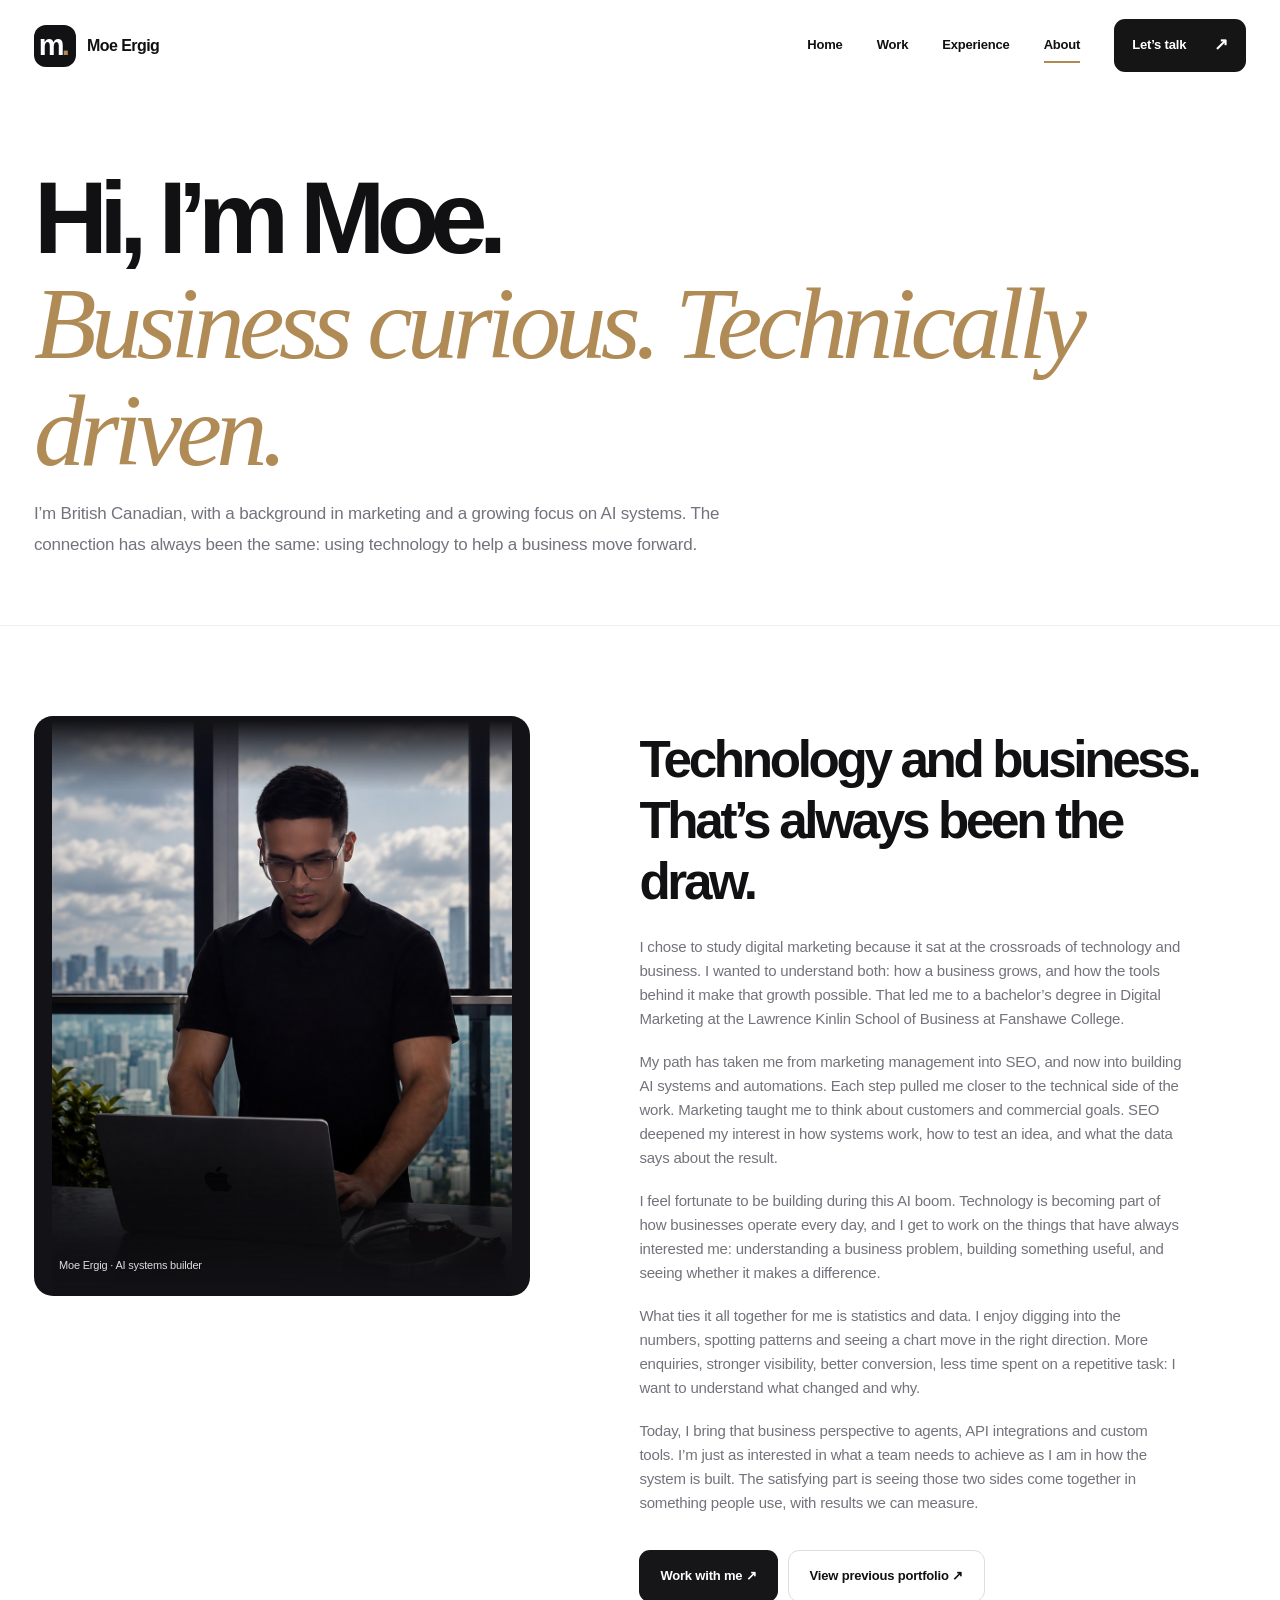
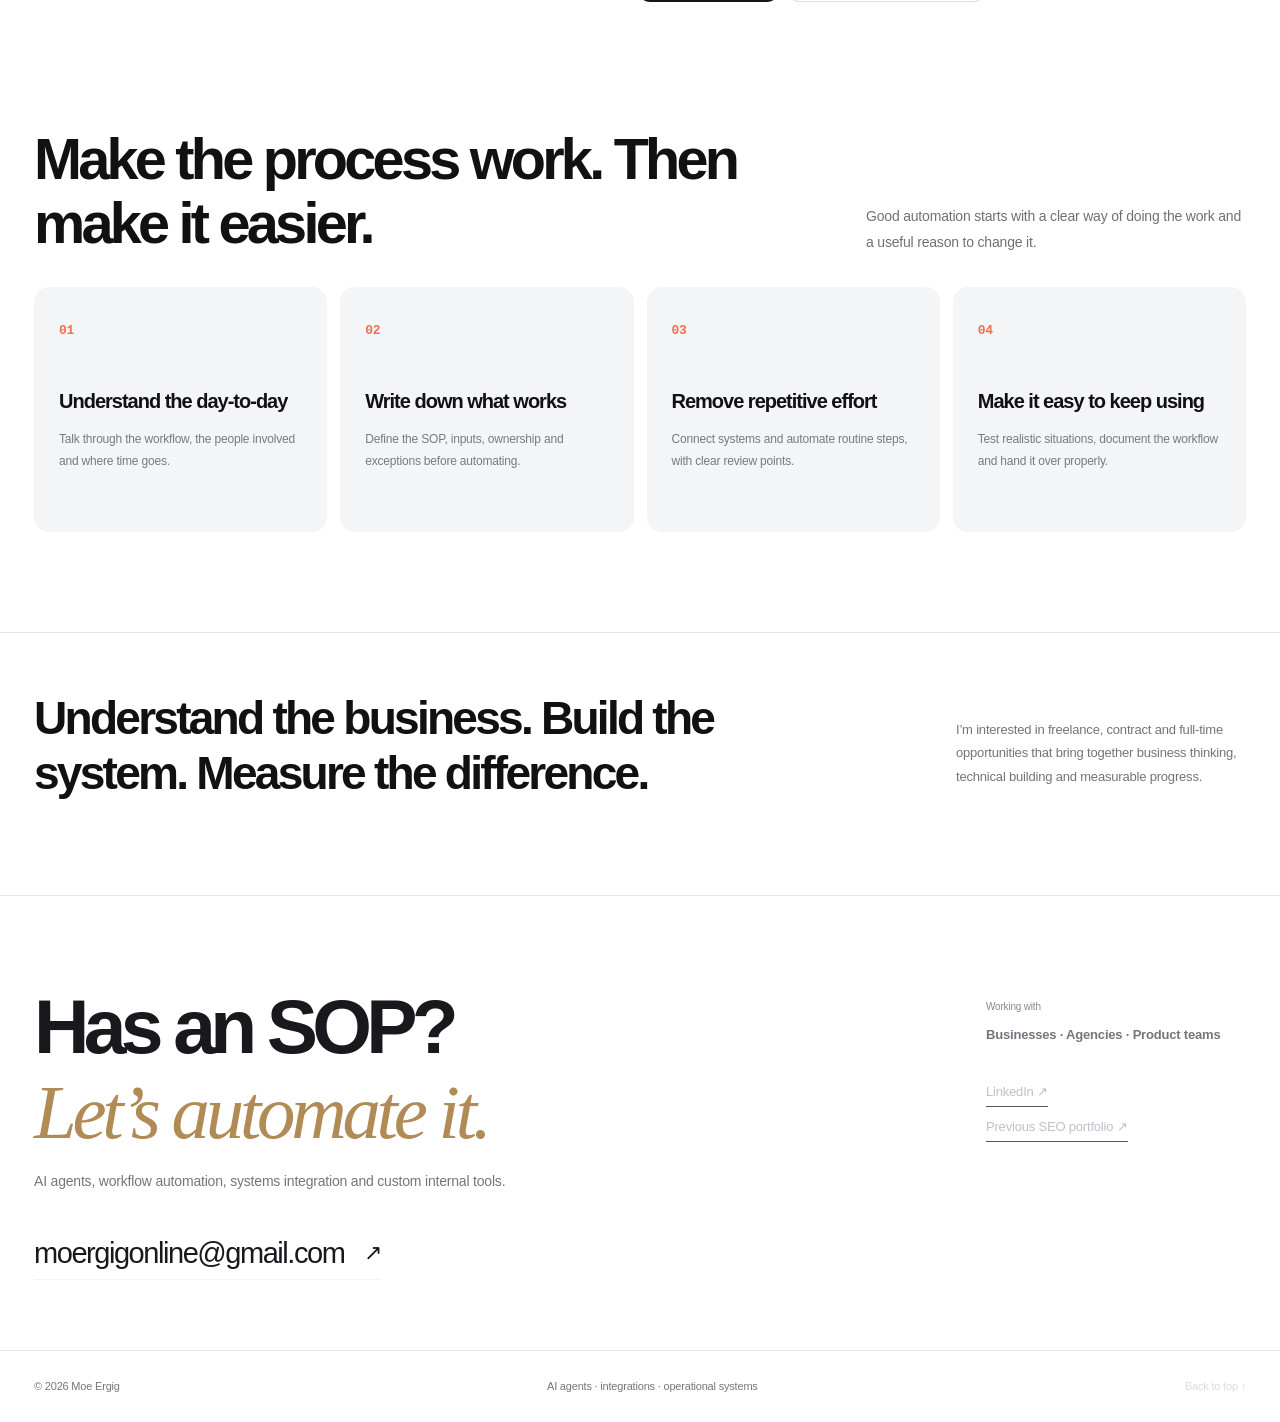
==== commit af4a97ec: "Unify portfolio accents with the gold visual direction" ====
--- a/about.html
+++ b/about.html
@@ -1,6 +1,6 @@
 <!DOCTYPE html>
 
-<html lang="en"><head><meta charset="utf-8"/><meta content="width=device-width, initial-scale=1" name="viewport"/><meta content="#ffffff" name="theme-color"/><meta content="From marketing management and SEO to AI systems: why I work at the intersection of technology, business and measurable results." name="description"/><meta content="website" property="og:type"/><meta content="About Moe Ergig — AI Systems Builder" property="og:title"/><meta content="From marketing management and SEO to AI systems: why I work at the intersection of technology, business and measurable results." property="og:description"/><title>About Moe Ergig — AI Systems Builder</title><link href="assets/favicon.svg" rel="icon" type="image/svg+xml"/><link href="styles.css?v=20261107-final" rel="stylesheet"/><link href="refresh.css?v=20261107-final" rel="stylesheet"/></head><body id="top"><a class="skip-link" href="#main">Skip to content</a><header class="site-header"><div class="wrap nav-inner">
+<html lang="en"><head><meta charset="utf-8"/><meta content="width=device-width, initial-scale=1" name="viewport"/><meta content="#ffffff" name="theme-color"/><meta content="From marketing management and SEO to AI systems: why I work at the intersection of technology, business and measurable results." name="description"/><meta content="website" property="og:type"/><meta content="About Moe Ergig — AI Systems Builder" property="og:title"/><meta content="From marketing management and SEO to AI systems: why I work at the intersection of technology, business and measurable results." property="og:description"/><title>About Moe Ergig — AI Systems Builder</title><link href="assets/favicon.svg" rel="icon" type="image/svg+xml"/><link href="styles.css?v=20261107-gold" rel="stylesheet"/><link href="refresh.css?v=20261107-gold" rel="stylesheet"/></head><body id="top"><a class="skip-link" href="#main">Skip to content</a><header class="site-header"><div class="wrap nav-inner">
 <a aria-label="Moe Ergig homepage" class="brand" href="index.html"><span class="brand-box">m<span>.</span></span><span class="brand-label">Moe Ergig</span></a>
 <button aria-controls="site-nav" aria-expanded="false" aria-label="Open navigation" class="menu-toggle"><span></span><span></span></button>
 <nav aria-label="Main navigation" class="nav" id="site-nav"><a href="index.html">Home</a><a href="work.html">Work</a><a href="experience.html">Experience</a><a aria-current="page" class="active" href="about.html">About</a><a class="nav-cta" href="mailto:moergigonline@gmail.com?subject=Automation%20project%20enquiry">Let’s talk <span>↗</span></a></nav>
@@ -9,4 +9,4 @@
 <section class="wrap about-layout"><div class="about-photo"><img alt="Moe Ergig working at his laptop" height="1250" src="assets/moe-portrait-reference.jpg" width="1000"/><div class="photo-caption">Moe Ergig · AI systems builder</div></div><div class="about-copy"><h2>Technology and business. That’s always been the draw.</h2><p>I chose to study digital marketing because it sat at the crossroads of technology and business. I wanted to understand both: how a business grows, and how the tools behind it make that growth possible. That led me to a bachelor’s degree in Digital Marketing at the Lawrence Kinlin School of Business at Fanshawe College.</p><p>My path has taken me from marketing management into SEO, and now into building AI systems and automations. Each step pulled me closer to the technical side of the work. Marketing taught me to think about customers and commercial goals. SEO deepened my interest in how systems work, how to test an idea, and what the data says about the result.</p><p>I feel fortunate to be building during this AI boom. Technology is becoming part of how businesses operate every day, and I get to work on the things that have always interested me: understanding a business problem, building something useful, and seeing whether it makes a difference.</p><p>What ties it all together for me is statistics and data. I enjoy digging into the numbers, spotting patterns and seeing a chart move in the right direction. More enquiries, stronger visibility, better conversion, less time spent on a repetitive task: I want to understand what changed and why.</p><p>Today, I bring that business perspective to agents, API integrations and custom tools. I’m just as interested in what a team needs to achieve as I am in how the system is built. The satisfying part is seeing those two sides come together in something people use, with results we can measure.</p><div class="about-actions"><a class="button button-dark" href="mailto:moergigonline@gmail.com?subject=Let's%20work%20together">Work with me ↗</a><a class="button button-light" href="https://moe-ergig-portfolio.netlify.app/" rel="noopener noreferrer" target="_blank">View previous portfolio ↗</a></div></div></section>
 <section class="wrap process-section"><div class="section-header"><div><h2>Make the process work. Then make it easier.</h2></div><p>Good automation starts with a clear way of doing the work and a useful reason to change it.</p></div><div class="process-grid"><div><span>01</span><h3>Understand the day-to-day</h3><p>Talk through the workflow, the people involved and where time goes.</p></div><div><span>02</span><h3>Write down what works</h3><p>Define the SOP, inputs, ownership and exceptions before automating.</p></div><div><span>03</span><h3>Remove repetitive effort</h3><p>Connect systems and automate routine steps, with clear review points.</p></div><div><span>04</span><h3>Make it easy to keep using</h3><p>Test realistic situations, document the workflow and hand it over properly.</p></div></div></section>
 <section class="wrap about-contact"><div><h2>Understand the business. Build the system. Measure the difference.</h2></div><p>I’m interested in freelance, contract and full-time opportunities that bring together business thinking, technical building and measurable progress.</p></section>
-</main><footer class="site-footer"><div class="wrap footer-top"><div><h2>Has an SOP?<br/><em>Let’s automate it.</em></h2><p>AI agents, workflow automation, systems integration and custom internal tools.</p><a class="footer-email" href="mailto:moergigonline@gmail.com?subject=Let's%20build%20something">moergigonline@gmail.com <span>↗</span></a></div><div class="footer-side"><span>Working with</span><strong>Businesses · Agencies · Product teams</strong><a href="https://www.linkedin.com/in/moeergig/" rel="noopener noreferrer" target="_blank">LinkedIn ↗</a><a href="https://moe-ergig-portfolio.netlify.app/" rel="noopener noreferrer" target="_blank">Previous SEO portfolio ↗</a></div></div><div class="wrap footer-bottom"><span>© 2026 Moe Ergig</span><span>AI agents · integrations · operational systems</span><a class="back-top" href="#top">Back to top ↑</a></div></footer><script defer="" src="main.js?v=20261107-final"></script></body></html>+</main><footer class="site-footer"><div class="wrap footer-top"><div><h2>Has an SOP?<br/><em>Let’s automate it.</em></h2><p>AI agents, workflow automation, systems integration and custom internal tools.</p><a class="footer-email" href="mailto:moergigonline@gmail.com?subject=Let's%20build%20something">moergigonline@gmail.com <span>↗</span></a></div><div class="footer-side"><span>Working with</span><strong>Businesses · Agencies · Product teams</strong><a href="https://www.linkedin.com/in/moeergig/" rel="noopener noreferrer" target="_blank">LinkedIn ↗</a><a href="https://moe-ergig-portfolio.netlify.app/" rel="noopener noreferrer" target="_blank">Previous SEO portfolio ↗</a></div></div><div class="wrap footer-bottom"><span>© 2026 Moe Ergig</span><span>AI agents · integrations · operational systems</span><a class="back-top" href="#top">Back to top ↑</a></div></footer><script defer="" src="main.js?v=20261107-gold"></script></body></html>
--- a/styles.css
+++ b/styles.css
@@ -1,24 +1,24 @@
-:root{--ink:#111113;--muted:#707077;--soft:#a4a4aa;--line:#e7e7e9;--orange:#ff5e35;--orange-hover:#f24d29;--paper:#fff;--wash:#f6f7f8;--dark:#101013;--serif:Georgia,'Times New Roman',serif}
-*{box-sizing:border-box}html{scroll-behavior:smooth;scroll-padding-top:96px}body{margin:0;background:#fff;color:var(--ink);font-family:Inter,ui-sans-serif,-apple-system,BlinkMacSystemFont,'Segoe UI',Arial,sans-serif;letter-spacing:-.012em;-webkit-font-smoothing:antialiased;line-height:1.55}button,input,textarea{font:inherit}button,a{-webkit-tap-highlight-color:transparent}a{text-decoration:none;color:inherit}a:focus-visible,button:focus-visible{outline:3px solid #ff9a7c;outline-offset:3px}::selection{background:#ffc2af;color:#151515}.wrap{max-width:1360px;margin-inline:auto;padding-inline:34px}.skip-link{position:absolute;top:-100px;left:10px;background:white;padding:10px;z-index:50}.skip-link:focus{top:10px}.site-header{background:#fff;position:relative;z-index:10}.nav-inner{height:91px;display:flex;align-items:center;justify-content:space-between;gap:28px}.brand{display:inline-flex;gap:11px;align-items:center;white-space:nowrap}.brand-box{width:42px;height:42px;display:flex;align-items:center;justify-content:center;border-radius:12px;color:#fff;background:#121214;font-size:29px;letter-spacing:-.09em;font-weight:850;padding-right:4px;line-height:1}.brand-box span{color:var(--orange)}.brand-label{display:flex;flex-direction:column;font-size:15px;font-weight:780;line-height:1.2;letter-spacing:-.04em}.brand-label strong{font-size:9px;font-weight:650;letter-spacing:.08em;color:#939399;margin-top:4px}.nav{display:flex;align-items:center;gap:34px;font-size:13px;font-weight:550}.nav>a:not(.nav-cta){position:relative;padding-block:12px}.nav>a:not(.nav-cta):after{content:"";display:block;height:2px;background:var(--orange);transform:scaleX(0);transform-origin:left;position:absolute;left:0;right:0;bottom:5px;transition:transform .2s}.nav>a:hover:after,.nav>a.active:after{transform:scaleX(1)}.nav-cta{background:#151515;color:#fff;border-radius:11px;padding:13px 18px;display:inline-flex;align-items:center;gap:28px;font-weight:690}.nav-cta:hover{background:#303034}.nav-cta span{font-size:17px}.menu-toggle{display:none;border:0;background:none;padding:11px;cursor:pointer}.menu-toggle span{width:24px;height:2px;background:#111;display:block;margin:5px 0;transition:transform .25s}
-.button{display:inline-flex;align-items:center;justify-content:space-between;gap:30px;font-weight:720;font-size:13px;border-radius:11px;padding:17px 21px;white-space:nowrap;line-height:1.2;transition:transform .2s,background .2s,border-color .2s}.button:hover{transform:translateY(-2px)}.button span{font-size:20px;line-height:.7}.button-orange{background:var(--orange);color:#151313}.button-orange:hover{background:#ff7954}.button-ghost{color:#f5f5f5;background:rgba(255,255,255,.055);border:1px solid rgba(255,255,255,.2)}.button-ghost:hover{background:rgba(255,255,255,.14)}.button-dark{background:#161619;color:white}.button-dark:hover{background:#34343a}.button-light{border:1px solid #dedee1;background:#fff}.button-light:hover{border-color:#b8b8c0}
+:root{--ink:#111113;--muted:#707077;--soft:#a4a4aa;--line:#e7e7e9;--gold:#b08b55;--gold-hover:#9b773f;--paper:#fff;--wash:#f6f7f8;--dark:#101013;--serif:Georgia,'Times New Roman',serif}
+*{box-sizing:border-box}html{scroll-behavior:smooth;scroll-padding-top:96px}body{margin:0;background:#fff;color:var(--ink);font-family:Inter,ui-sans-serif,-apple-system,BlinkMacSystemFont,'Segoe UI',Arial,sans-serif;letter-spacing:-.012em;-webkit-font-smoothing:antialiased;line-height:1.55}button,input,textarea{font:inherit}button,a{-webkit-tap-highlight-color:transparent}a{text-decoration:none;color:inherit}a:focus-visible,button:focus-visible{outline:3px solid #c49b66;outline-offset:3px}::selection{background:#ecdbc1;color:#151515}.wrap{max-width:1360px;margin-inline:auto;padding-inline:34px}.skip-link{position:absolute;top:-100px;left:10px;background:white;padding:10px;z-index:50}.skip-link:focus{top:10px}.site-header{background:#fff;position:relative;z-index:10}.nav-inner{height:91px;display:flex;align-items:center;justify-content:space-between;gap:28px}.brand{display:inline-flex;gap:11px;align-items:center;white-space:nowrap}.brand-box{width:42px;height:42px;display:flex;align-items:center;justify-content:center;border-radius:12px;color:#fff;background:#121214;font-size:29px;letter-spacing:-.09em;font-weight:850;padding-right:4px;line-height:1}.brand-box span{color:var(--gold)}.brand-label{display:flex;flex-direction:column;font-size:15px;font-weight:780;line-height:1.2;letter-spacing:-.04em}.brand-label strong{font-size:9px;font-weight:650;letter-spacing:.08em;color:#939399;margin-top:4px}.nav{display:flex;align-items:center;gap:34px;font-size:13px;font-weight:550}.nav>a:not(.nav-cta){position:relative;padding-block:12px}.nav>a:not(.nav-cta):after{content:"";display:block;height:2px;background:var(--gold);transform:scaleX(0);transform-origin:left;position:absolute;left:0;right:0;bottom:5px;transition:transform .2s}.nav>a:hover:after,.nav>a.active:after{transform:scaleX(1)}.nav-cta{background:#151515;color:#fff;border-radius:11px;padding:13px 18px;display:inline-flex;align-items:center;gap:28px;font-weight:690}.nav-cta:hover{background:#303034}.nav-cta span{font-size:17px}.menu-toggle{display:none;border:0;background:none;padding:11px;cursor:pointer}.menu-toggle span{width:24px;height:2px;background:#111;display:block;margin:5px 0;transition:transform .25s}
+.button{display:inline-flex;align-items:center;justify-content:space-between;gap:30px;font-weight:720;font-size:13px;border-radius:11px;padding:17px 21px;white-space:nowrap;line-height:1.2;transition:transform .2s,background .2s,border-color .2s}.button:hover{transform:translateY(-2px)}.button span{font-size:20px;line-height:.7}.button-orange{background:var(--gold);color:#151313}.button-orange:hover{background:var(--gold)}.button-ghost{color:#f5f5f5;background:rgba(255,255,255,.055);border:1px solid rgba(255,255,255,.2)}.button-ghost:hover{background:rgba(255,255,255,.14)}.button-dark{background:#161619;color:white}.button-dark:hover{background:#34343a}.button-light{border:1px solid #dedee1;background:#fff}.button-light:hover{border-color:#b8b8c0}
 /* HERO - dark product visual, bright website shell */
-.home-hero{margin-top:3px}.hero-panel{background:#101013;color:#f5f5f7;overflow:hidden;position:relative;border-radius:26px;isolation:isolate}.hero-panel:before{content:"";position:absolute;inset:0;background:radial-gradient(ellipse 49% 78% at 93% 24%,rgba(92,87,112,.13),transparent 74%),linear-gradient(107deg,#101013 0%,#111115 55%,#1b1b20 100%);z-index:-2}.hero-grid{min-height:665px;display:grid;grid-template-columns:55% 45%;align-items:stretch}.hero-left{padding:92px 10px 65px 62px;max-width:730px;z-index:1;position:relative}.availability{display:inline-flex;align-items:center;gap:10px;font-size:12px;color:#d2d2d7;margin:0 0 42px}.green-dot{display:inline-block;width:8px;height:8px;background:#94eeb5;border-radius:100%;box-shadow:0 0 0 4px rgba(126,240,160,.09);flex-shrink:0}.hero-left h1{font-size:clamp(62px,6.3vw,91px);letter-spacing:-.07em;font-weight:710;line-height:1.025;margin:0;max-width:750px}.hero-left h1 em,.section h2 em,.page-banner h1 em,.work-case h2 em,.value-left h2 em,.section-header h2 em,.footer-top h2 em,.about-contact h2 em{font-family:var(--serif);font-weight:400;letter-spacing:-.055em}.hero-left h1 em{display:block;color:#ff7252;font-weight:400;white-space:normal;line-height:1.08}.hero-description{max-width:550px;font-size:16px;line-height:1.8;color:#c7c7cf;margin:29px 0 30px}.hero-ctas{display:flex;flex-wrap:wrap;gap:13px}.hero-micro{display:flex;align-items:center;gap:12px;font-size:11px;color:#b1b1b9;margin-top:60px;flex-wrap:wrap}.hero-micro i{display:inline-block;width:4px;height:4px;border-radius:50%;background:#ff6842}.hero-right{position:relative;min-height:595px;overflow:hidden;isolation:isolate}.hero-right:before{content:"";position:absolute;inset:0;background:linear-gradient(135deg,transparent 35%,rgba(255,255,255,.015));z-index:-1}.hero-right:after{content:"";position:absolute;inset:0;background:linear-gradient(to right,#111114 0%,transparent 32%,transparent 74%,#131317a0 100%);pointer-events:none;z-index:3}.portrait-halo{position:absolute;width:510px;height:510px;background:radial-gradient(circle,#ff715a28,transparent 63%);top:62px;left:12px;filter:blur(18px)}.portrait-frame{position:absolute;bottom:-60px;left:30px;width:min(97%,492px);height:610px;overflow:hidden;opacity:.98;mask-image:linear-gradient(to bottom,transparent 0%,black 9%,black 77%,transparent 100%);-webkit-mask-image:linear-gradient(to bottom,transparent 0%,black 9%,black 77%,transparent 100%)}.portrait-frame img{position:absolute;width:420px;max-width:none;height:auto;left:60px;top:-45px;filter:contrast(1.03) saturate(.93)}.floating-status{position:absolute;z-index:4;left:0;bottom:88px;display:flex;align-items:center;gap:12px;padding:14px 17px;background:rgba(249,249,251,.97);box-shadow:0 13px 40px #0005;border-radius:13px;color:#1c1c1c;min-width:330px}.floating-status .pulse-dot{width:11px;height:11px;border-radius:50%;background:#34c779;box-shadow:0 0 0 5px #d8f6e5}.floating-status>div{display:flex;flex:1;flex-direction:column;line-height:1.3}.floating-status strong{font-size:12px;letter-spacing:-.02em}.floating-status small{color:#777;font-size:10px;margin-top:4px}.floating-arrow{font-size:22px}.floating-code{position:absolute;right:25px;top:78px;background:rgba(43,43,48,.7);border:1px solid #ffffff22;backdrop-filter:blur(14px);border-radius:12px;padding:13px 17px;z-index:4;color:#dbdbe0;font:11px ui-monospace,SFMono-Regular,Consolas,monospace;display:flex;flex-direction:column;gap:3px;transform:rotate(5deg)}.floating-code strong{color:#91e5b8;font-weight:500}.hero-bottom{border-top:1px solid #ffffff26;margin:0 45px;min-height:66px;display:flex;align-items:center;justify-content:space-between;gap:20px;font-size:10px;color:#aaaab3;font-weight:680;letter-spacing:.065em}.hero-bottom a{color:#fff}.hero-bottom a span{margin-left:8px;font-size:16px}
+.home-hero{margin-top:3px}.hero-panel{background:#101013;color:#f5f5f7;overflow:hidden;position:relative;border-radius:26px;isolation:isolate}.hero-panel:before{content:"";position:absolute;inset:0;background:radial-gradient(ellipse 49% 78% at 93% 24%,rgba(92,87,112,.13),transparent 74%),linear-gradient(107deg,#101013 0%,#111115 55%,#1b1b20 100%);z-index:-2}.hero-grid{min-height:665px;display:grid;grid-template-columns:55% 45%;align-items:stretch}.hero-left{padding:92px 10px 65px 62px;max-width:730px;z-index:1;position:relative}.availability{display:inline-flex;align-items:center;gap:10px;font-size:12px;color:#d2d2d7;margin:0 0 42px}.green-dot{display:inline-block;width:8px;height:8px;background:#94eeb5;border-radius:100%;box-shadow:0 0 0 4px rgba(126,240,160,.09);flex-shrink:0}.hero-left h1{font-size:clamp(62px,6.3vw,91px);letter-spacing:-.07em;font-weight:710;line-height:1.025;margin:0;max-width:750px}.hero-left h1 em,.section h2 em,.page-banner h1 em,.work-case h2 em,.value-left h2 em,.section-header h2 em,.footer-top h2 em,.about-contact h2 em{font-family:var(--serif);font-weight:400;letter-spacing:-.055em}.hero-left h1 em{display:block;color:var(--gold);font-weight:400;white-space:normal;line-height:1.08}.hero-description{max-width:550px;font-size:16px;line-height:1.8;color:#c7c7cf;margin:29px 0 30px}.hero-ctas{display:flex;flex-wrap:wrap;gap:13px}.hero-micro{display:flex;align-items:center;gap:12px;font-size:11px;color:#b1b1b9;margin-top:60px;flex-wrap:wrap}.hero-micro i{display:inline-block;width:4px;height:4px;border-radius:50%;background:var(--gold)}.hero-right{position:relative;min-height:595px;overflow:hidden;isolation:isolate}.hero-right:before{content:"";position:absolute;inset:0;background:linear-gradient(135deg,transparent 35%,rgba(255,255,255,.015));z-index:-1}.hero-right:after{content:"";position:absolute;inset:0;background:linear-gradient(to right,#111114 0%,transparent 32%,transparent 74%,#131317a0 100%);pointer-events:none;z-index:3}.portrait-halo{position:absolute;width:510px;height:510px;background:radial-gradient(circle,#dfb47d28,transparent 63%);top:62px;left:12px;filter:blur(18px)}.portrait-frame{position:absolute;bottom:-60px;left:30px;width:min(97%,492px);height:610px;overflow:hidden;opacity:.98;mask-image:linear-gradient(to bottom,transparent 0%,black 9%,black 77%,transparent 100%);-webkit-mask-image:linear-gradient(to bottom,transparent 0%,black 9%,black 77%,transparent 100%)}.portrait-frame img{position:absolute;width:420px;max-width:none;height:auto;left:60px;top:-45px;filter:contrast(1.03) saturate(.93)}.floating-status{position:absolute;z-index:4;left:0;bottom:88px;display:flex;align-items:center;gap:12px;padding:14px 17px;background:rgba(249,249,251,.97);box-shadow:0 13px 40px #0005;border-radius:13px;color:#1c1c1c;min-width:330px}.floating-status .pulse-dot{width:11px;height:11px;border-radius:50%;background:#34c779;box-shadow:0 0 0 5px #d8f6e5}.floating-status>div{display:flex;flex:1;flex-direction:column;line-height:1.3}.floating-status strong{font-size:12px;letter-spacing:-.02em}.floating-status small{color:#777;font-size:10px;margin-top:4px}.floating-arrow{font-size:22px}.floating-code{position:absolute;right:25px;top:78px;background:rgba(43,43,48,.7);border:1px solid #ffffff22;backdrop-filter:blur(14px);border-radius:12px;padding:13px 17px;z-index:4;color:#dbdbe0;font:11px ui-monospace,SFMono-Regular,Consolas,monospace;display:flex;flex-direction:column;gap:3px;transform:rotate(5deg)}.floating-code strong{color:#91e5b8;font-weight:500}.hero-bottom{border-top:1px solid #ffffff26;margin:0 45px;min-height:66px;display:flex;align-items:center;justify-content:space-between;gap:20px;font-size:10px;color:#aaaab3;font-weight:680;letter-spacing:.065em}.hero-bottom a{color:#fff}.hero-bottom a span{margin-left:8px;font-size:16px}
 /* LOGO STACK */
 .stack-section{padding-top:53px;padding-bottom:40px}.stack-intro{display:flex;justify-content:space-between;align-items:baseline;gap:40px;margin-bottom:24px}.stack-intro h2{font-size:20px;letter-spacing:-.04em;font-weight:720;margin:0}.stack-intro p{font-size:12px;color:#777;margin:0}.logo-grid{display:grid;grid-template-columns:repeat(4,minmax(0,1fr));gap:12px}.logo-item{display:flex;align-items:center;gap:12px;padding:13px 15px;background:#fff;border:1px solid #e9e9eb;border-radius:13px;min-height:65px;transition:border-color .2s,transform .2s}.logo-item:hover{border-color:#c9c9ce;transform:translateY(-1px)}.tech-logo{height:36px;width:36px;display:grid;place-items:center;font-weight:850;font-size:14px;flex-shrink:0;color:#18191c;background:#f0f1f3;border-radius:10px;letter-spacing:-.08em}.tech-name{font-weight:650;font-size:12px;letter-spacing:-.02em}.tech-logo.ts{background:#3178c6;color:white}.tech-logo.js{background:#f7df1e;color:#111}.tech-logo.py{background:linear-gradient(133deg,#38749b 0 51%,#efcb3c 52%);color:white}.tech-logo.next{background:black;color:white;font-family:var(--serif);font-size:23px}.tech-logo.react{color:#04b7d3;background:#e7faff;font-size:25px}.tech-logo.node{background:#e7f2e0;color:#589636;font-size:29px}.tech-logo.supa{background:#ecfaf3;color:#32ad7a;font-style:italic;font-size:24px}.tech-logo.pg{background:#eaf0fa;color:#336791}.tech-logo.odoo{background:#f3eaf2;color:#764a72;font-size:11px}.tech-logo.wa{background:#e5fbef;color:#14a54b;font-size:23px}.tech-logo.openai{background:#181818;color:white;font-size:24px}.tech-logo.anthropic{background:#f2efea;color:#4d453e}.tech-logo.n8n{background:#fff1f4;color:#eb467e;font-size:11px}.tech-logo.zapier{background:#fff0e6;color:#f77527;font-size:11px}.tech-logo.netlify{background:#e5fbfb;color:#169d98;font-size:28px}.tech-logo.stripe{background:#eeedff;color:#635bff;font-size:19px}.tech-logo.github{background:#18181b;color:#fff;font-size:23px}.tech-logo.claude{background:#f8eee6;color:#d47e5f;font-size:25px}.tech-logo.shopify{background:#ecf6e8;color:#5eab31;font-size:23px}.tech-logo.api,.tech-logo.rpc{background:#ebefff;color:#445dcb;font:700 10px ui-monospace,monospace}.tech-logo.meta{background:#e9f2ff;color:#1778d3;font-size:23px}.tech-logo.composio{background:#f1f0fc;color:#695bcd}.tech-logo.html{background:#fff0e9;color:#e0572a;font:700 10px ui-monospace,monospace}.stack-grid{grid-template-columns:repeat(8,minmax(0,1fr));gap:9px}.stack-grid .logo-item{padding:13px 9px;gap:8px;justify-content:center;flex-wrap:wrap;text-align:center}.stack-grid .tech-name{font-size:11px}.stack-small{font-size:11px;color:#9898a0;margin-top:20px}
 /* SHARED SECTION */
-.section{padding-top:100px;padding-bottom:105px}.section-titleline{display:grid;grid-template-columns:1fr 430px;gap:65px;align-items:end;margin-bottom:43px}.section-titleline h2,.section-header h2,.value-left h2{font-size:clamp(38px,4.5vw,60px);font-weight:680;line-height:1.12;letter-spacing:-.065em;margin:0}.section-titleline h2 em,.section-header h2 em,.value-left h2 em{color:#fa6545}.section-titleline p,.section-header>p,.value-left>p:not(.short-label){font-size:14px;color:#6f7078;line-height:1.85;margin:0}.short-label{display:inline-block;font-size:12px;font-weight:780;color:#ed5d3b;letter-spacing:-.01em;margin:0 0 14px}.text-link{display:inline-flex;gap:16px;font-size:13px;font-weight:720;align-items:center;border-bottom:1px solid #151515;padding-bottom:4px}.text-link:hover{color:var(--orange);border-color:var(--orange)}.orange-dot{color:var(--orange)}
-.service-grid{display:grid;grid-template-columns:repeat(3,minmax(0,1fr));gap:14px}.service-card{position:relative;background:#f6f7f9;border:1px solid #f0f0f2;border-radius:17px;padding:30px 29px 27px;min-height:274px;transition:background .2s,transform .2s}.service-card:hover{transform:translateY(-4px);background:#f0f1f4}.service-icon{width:55px;height:55px;border-radius:13px;display:grid;place-items:center;font-size:29px;color:#fff;margin-bottom:27px}.service-icon.ai{background:#1f1f22}.service-icon.connect{background:#ef6d49}.service-icon.ops{background:#625cc2}.service-card h3{font-size:22px;letter-spacing:-.05em;margin:0 0 9px}.service-card p{font-size:13px;line-height:1.7;color:#73747a;margin:0;max-width:330px}.service-arrow{position:absolute;top:30px;right:28px;font-size:21px}
+.section{padding-top:100px;padding-bottom:105px}.section-titleline{display:grid;grid-template-columns:1fr 430px;gap:65px;align-items:end;margin-bottom:43px}.section-titleline h2,.section-header h2,.value-left h2{font-size:clamp(38px,4.5vw,60px);font-weight:680;line-height:1.12;letter-spacing:-.065em;margin:0}.section-titleline h2 em,.section-header h2 em,.value-left h2 em{color:var(--gold)}.section-titleline p,.section-header>p,.value-left>p:not(.short-label){font-size:14px;color:#6f7078;line-height:1.85;margin:0}.short-label{display:inline-block;font-size:12px;font-weight:780;color:var(--gold);letter-spacing:-.01em;margin:0 0 14px}.text-link{display:inline-flex;gap:16px;font-size:13px;font-weight:720;align-items:center;border-bottom:1px solid #151515;padding-bottom:4px}.text-link:hover{color:var(--gold);border-color:var(--gold)}.orange-dot{color:var(--gold)}
+.service-grid{display:grid;grid-template-columns:repeat(3,minmax(0,1fr));gap:14px}.service-card{position:relative;background:#f6f7f9;border:1px solid #f0f0f2;border-radius:17px;padding:30px 29px 27px;min-height:274px;transition:background .2s,transform .2s}.service-card:hover{transform:translateY(-4px);background:#f0f1f4}.service-icon{width:55px;height:55px;border-radius:13px;display:grid;place-items:center;font-size:29px;color:#fff;margin-bottom:27px}.service-icon.ai{background:#1f1f22}.service-icon.connect{background:var(--gold)}.service-icon.ops{background:#625cc2}.service-card h3{font-size:22px;letter-spacing:-.05em;margin:0 0 9px}.service-card p{font-size:13px;line-height:1.7;color:#73747a;margin:0;max-width:330px}.service-arrow{position:absolute;top:30px;right:28px;font-size:21px}
 .section-header{display:flex;align-items:end;justify-content:space-between;gap:30px;margin-bottom:38px}.section-header>p{max-width:380px}.project-section{background:#fafafb;border-block:1px solid #eeeef0}.home-work-grid{display:grid;grid-template-columns:1.62fr 1fr;gap:16px}.home-feature{background:#17171b;color:#fff;border-radius:20px;overflow:hidden;min-height:508px;display:grid;grid-template-columns:53% 47%;position:relative}.feature-copy{padding:34px 20px 29px 34px;display:flex;flex-direction:column;position:relative;z-index:1}.feature-meta{font-size:9px;letter-spacing:.05em;color:#a6a6ae;display:flex;flex-wrap:wrap;gap:20px}.feature-copy h3{font-size:72px;letter-spacing:-.075em;line-height:1.1;margin:60px 0 14px}.feature-copy>p{max-width:360px;font-size:13px;color:#b9b9c2;line-height:1.8;margin:0 0 16px}.tags{display:flex;flex-wrap:wrap;gap:7px}.tags span{border:1px solid #dcdce0;border-radius:100px;padding:6px 10px;font-size:10px;color:#666773;white-space:nowrap}.feature-copy .tags span{border-color:#505056;color:#cacad0}.feature-link{font-size:13px;font-weight:670;color:#fff;margin-top:auto;padding-top:35px}.feature-ui{padding:77px 19px 35px 0;display:flex;align-items:center}.agent-ui{background:#fff;color:#151518;border:1px solid #e9e9ef;box-shadow:0 18px 50px #0000001a;border-radius:16px;padding:15px;width:100%;font-family:inherit;min-width:0}.agent-top{display:flex;align-items:center;justify-content:space-between;gap:8px;padding:0 0 14px;border-bottom:1px solid #ededf1}.agent-identity{display:flex;gap:8px;align-items:center}.agent-glyph{width:30px;height:30px;background:#232327;color:white;border-radius:9px;display:grid;place-items:center;font-size:18px}.agent-identity span:last-child,.agent-identity span:nth-child(2){display:flex;flex-direction:column}.agent-identity strong{font-size:10px}.agent-identity small{font-size:9px;color:#898991}.online{display:flex;gap:5px;align-items:center;color:#459762;background:#effaf2;padding:5px 7px;border-radius:12px;font-size:8px;white-space:nowrap}.online i,.agent-bottom i{height:5px;width:5px;background:#3ab873;border-radius:50%}.prompt-message{background:#f4f4f6;border-radius:10px;padding:12px;margin:12px 0}.prompt-message small{font-size:9px;color:#777}.prompt-message p{font-size:10px;line-height:1.6;margin:5px 0 0;font-weight:550}.agent-step{display:flex;align-items:center;gap:9px;padding:10px 4px;border-bottom:1px dashed #e5e5e9}.step-icon{width:26px;height:26px;border-radius:8px;display:grid;place-items:center;font-weight:780;font-size:10px}.step-icon.purple{background:#ede9ff;color:#6756ba}.step-icon.blue{background:#e9f2ff;color:#3b7bd1}.agent-step>span:nth-child(2){display:flex;flex:1;flex-direction:column}.agent-step b{font-size:10px}.agent-step small{font-size:9px;color:#8a8b93}.step-ok{color:#2fa76b;font-size:13px}.agent-action{display:flex;align-items:center;gap:8px;padding:11px 8px;background:#f0faf4;border:1px solid #d7f0e1;border-radius:10px;margin-top:12px}.action-icon{height:25px;width:25px;display:grid;place-items:center;border-radius:50%;background:#c2ecd1;color:#178347;font-size:12px}.agent-action div:nth-child(2){flex:1;display:flex;flex-direction:column}.agent-action strong{font-size:9px;color:#267449}.agent-action small{font-size:8px;color:#568a66}.agent-action>span{font-size:9px;font-weight:650;color:#20844b}.agent-bottom{display:flex;justify-content:space-between;gap:6px;color:#9899a3;font-size:8px;margin-top:12px}.agent-bottom span{display:flex;gap:6px;align-items:center}.agent-bottom i{display:inline-block}.home-side{background:#f0effb;border-radius:20px;padding:27px 28px 30px;display:flex;flex-direction:column;transition:transform .2s}.home-side:hover{transform:translateY(-3px)}.side-top{display:flex;justify-content:space-between;gap:5px;color:#66607f;font-size:10px;font-weight:750}.side-top span:last-child{font-size:20px;color:#302951;line-height:1}.home-odoo-art{height:270px;display:flex;align-items:center;justify-content:center;gap:17px;position:relative}.home-odoo-word{font-size:40px;letter-spacing:-.08em;color:#735b79;font-weight:800}.connector-beam{height:1px;width:48px;background:#aaa5d1;position:relative}.connector-beam:after{content:"→";font-size:15px;position:absolute;right:-10px;top:-12px;color:#aaa5d1}.home-integration-dot{height:65px;width:65px;display:grid;place-items:center;border-radius:16px;background:#222127;color:#fff;font-size:38px;box-shadow:0 12px 25px #2f2b521c}.home-odoo-art small{position:absolute;bottom:37px;font-size:10px;letter-spacing:.05em;color:#8f85a5}.home-side h3{font-size:28px;letter-spacing:-.05em;margin:auto 0 9px}.home-side p{font-size:13px;color:#706a84;line-height:1.7;max-width:320px;margin:0}.three-projects{display:grid;grid-template-columns:repeat(3,minmax(0,1fr));gap:14px;margin-top:14px}.small-project{background:#fff;border:1px solid #e7e7eb;border-radius:17px;padding:24px;min-height:213px;display:flex;flex-direction:column;transition:transform .2s}.small-project:hover{transform:translateY(-3px)}.project-kicker{font-size:10px;color:#9696a0;font-weight:750}.small-project h3{font-size:21px;letter-spacing:-.055em;line-height:1.25;margin:24px 0 9px}.small-project p{font-size:12px;color:#797982;line-height:1.75;margin:0}.small-project>span:last-child{font-size:12px;font-weight:750;margin-top:auto;padding-top:17px}
 /* value / diagrams */
 .value-section{display:grid;grid-template-columns:.9fr 1.1fr;gap:9%;align-items:center}.value-left h2{max-width:450px}.value-left>p:not(.short-label){margin:20px 0 26px;max-width:455px}.architecture-visual{background:#151519;color:#fff;padding:25px;border-radius:20px;min-height:475px;display:flex;flex-direction:column;align-items:center;justify-content:center;position:relative;overflow:hidden}.architecture-visual:before{content:"";position:absolute;inset:0;background-image:radial-gradient(#69696e88 .65px,transparent .65px);background-size:21px 21px;opacity:.15}.arch-label{align-self:flex-start;color:#9999a7;font-size:10px;font-weight:700;letter-spacing:.06em;margin-bottom:15px;z-index:1}.arch-node{display:flex;align-items:center;gap:12px;position:relative;z-index:1;background:#27272d;border:1px solid #4d4d54;border-radius:13px;padding:13px 20px;width:min(100%,320px)}.arch-node.center{background:#282635;border-color:#7364b7}.arch-node.end{background:#1e342b;border-color:#436f53}.node-icon{width:39px;height:39px;border-radius:11px;background:#3c3c45;display:grid;place-items:center;font-size:20px}.arch-node.center .node-icon{background:#665cc0}.arch-node.end .node-icon{background:#3c8156}.arch-node div{display:flex;flex-direction:column}.arch-node strong{font-size:13px}.arch-node small{font-size:10px;color:#a9a9b0;margin-top:3px}.node-live{margin-left:auto;width:8px;height:8px;background:#89dfaa;border-radius:50%}.arch-line{height:65px;display:flex;align-items:center;gap:15px;flex-direction:column;position:relative;z-index:1;justify-content:center}.arch-line span{height:25px;width:1px;background:#7a7197}.arch-line b{font-size:9px;color:#aaa5b7;font-weight:550;white-space:nowrap}.arch-bottom{align-self:flex-start;color:#7c7c8b;font-size:10px;margin-top:25px;z-index:1}.exp-teaser{background:#f3f4f6;padding-block:80px}.exp-teaser-inner{display:grid;grid-template-columns:1fr 1fr;gap:12%}.exp-teaser h2{font-size:clamp(38px,4.2vw,57px);line-height:1.16;letter-spacing:-.065em;margin:0 0 15px}.exp-teaser p:not(.short-label){color:#73737c;font-size:14px;line-height:1.8;max-width:480px}.exp-names>div{display:flex;align-items:center;justify-content:space-between;gap:10px;padding:19px 0;border-bottom:1px solid #d8d9dc}.exp-names>div strong{font-size:15px}.exp-names>div span{font-size:11px;color:#777785}.exp-names .button{margin-top:23px}.closing-strip{padding-top:38px;padding-bottom:38px;display:flex;justify-content:space-between;gap:20px;font-size:13px;align-items:center}.closing-strip>div{display:flex;gap:12px;align-items:center;color:#505058}.closing-strip>a{font-weight:720;border-bottom:1px solid #111;padding-bottom:4px}
 /* page banners & work detail */
-.page-banner{padding-top:83px;padding-bottom:77px;border-bottom:1px solid #eeeef0}.page-banner h1{font-size:clamp(58px,8vw,112px);letter-spacing:-.085em;line-height:1.03;font-weight:685;margin:0 0 21px;max-width:1050px}.page-banner h1 em{font-weight:400;color:#f36c4d}.page-banner>p:last-child{max-width:750px;font-size:17px;color:#73737d;line-height:1.8;margin:0}.work-case{padding-top:96px;padding-bottom:97px;border-bottom:1px solid #e7e7ea}.case-heading{display:grid;grid-template-columns:1.04fr .96fr;gap:8%;align-items:center}.case-heading.alt{grid-template-columns:1.04fr .96fr}.case-number{font-size:11px;color:#f26848;font-weight:750;margin:0 0 15px}.case-heading-text h2{font-size:clamp(43px,5.5vw,71px);font-weight:675;letter-spacing:-.073em;line-height:1.05;margin:0 0 23px}.case-intro{font-size:20px!important;color:#25252a!important;font-weight:610;line-height:1.48!important;margin:0 0 14px!important}.case-heading-text>p:not(.case-number):not(.case-intro){font-size:14px;color:#71727b;line-height:1.85;max-width:620px;margin:0 0 20px}.case-right-visual{background:#f4f5f7;border-radius:20px;min-height:385px;padding:34px;display:flex;justify-content:center;align-items:center;overflow:hidden}.case-right-visual>.agent-ui{max-width:430px;transform:rotate(-2deg)}.case-right-visual>.architecture-visual{width:100%;min-height:465px}.case-right-visual.muted-art{padding:0;background:#151519}.case-detail-grid{display:grid;grid-template-columns:repeat(3,1fr);gap:38px;margin-top:43px}.case-detail-grid>div{padding-top:20px;border-top:2px solid #ececef}.case-detail-grid h3{font-size:16px;letter-spacing:-.03em;margin:0 0 10px}.case-detail-grid p{font-size:13px;color:#757681;line-height:1.85;margin:0}.case-detail-grid code{font:12px ui-monospace,SFMono-Regular,Consolas,monospace;background:#efeff4;padding:1px 4px;border-radius:3px}.deliverables{display:grid;grid-template-columns:200px 1fr;gap:25px;margin-top:35px;background:#f6f6f8;border-radius:14px;padding:19px 22px;font-size:13px}.deliverables>span{font-size:12px;font-weight:780}.deliverables div{color:#7b7b83}.handover-ui{width:min(100%,440px);background:#fff;border-radius:13px;box-shadow:0 16px 46px #22222215;padding:23px}.handover-bar,.handover-row{display:flex;align-items:center;justify-content:space-between;gap:8px}.handover-bar{font-size:16px;font-weight:720;padding-bottom:18px;border-bottom:1px solid #ececf0}.chip{font-size:9px;border-radius:15px;background:#e6f6ed;color:#2a9756;padding:6px 9px;font-weight:650}.handover-row{padding:17px 0;border-bottom:1px solid #ededf1}.handover-row>div{flex:1;display:flex;flex-direction:column}.handover-row strong{font-size:12px}.handover-row small{font-size:10px;color:#92929b}.handover-row>span:last-child{font-size:10px;color:#8d8d98}.check-fill,.check-empty{height:22px;width:22px;display:grid;place-items:center;border-radius:50%;background:#def4e5;color:#2dab61;font-size:12px}.check-empty{background:#f1f1f4;border:1px solid #dbdbde}.handover-link{margin-top:21px;padding:14px;background:#f4f4f7;border-radius:10px;font-size:11px;color:#777}.workflow-visual{display:flex;align-items:center;gap:8px;width:100%}.wflow-step{background:white;border:1px solid #e2e2e6;border-radius:13px;display:flex;flex-direction:column;gap:10px;flex:1;min-height:150px;padding:17px}.wflow-step span{width:25px;height:25px;display:grid;place-items:center;background:#f7dacf;color:#bb5639;border-radius:7px;font-size:12px;font-weight:800}.wflow-step strong{font-size:12px;line-height:1.4}.wflow-step small{color:#888;font-size:10px}.wflow-step+i{width:16px;height:1px;background:#c9c9d0;position:relative}.test-visual{text-align:center;display:flex;flex-direction:column;align-items:center;gap:14px}.test-number{font-size:105px;font-weight:760;letter-spacing:-.09em;line-height:1}.test-number span{font-size:45px;color:#c2c3ca;letter-spacing:-.065em}.test-visual strong{font-size:17px}.test-visual small{font-size:12px;color:#81818b}.test-bar{width:290px;max-width:100%;height:10px;background:#dedee3;border-radius:20px;overflow:hidden;margin:10px 0}.test-bar span{height:100%;width:91.43%;background:#ee7052;border-radius:20px;display:block}.test-caption{font-size:11px;color:#81818b}.work-outro{padding-block:95px;text-align:center}.work-outro h2{font-size:clamp(31px,4vw,53px);letter-spacing:-.06em;margin:0}.work-outro p{color:#888;font-size:15px;margin:10px 0 25px}
+.page-banner{padding-top:83px;padding-bottom:77px;border-bottom:1px solid #eeeef0}.page-banner h1{font-size:clamp(58px,8vw,112px);letter-spacing:-.085em;line-height:1.03;font-weight:685;margin:0 0 21px;max-width:1050px}.page-banner h1 em{font-weight:400;color:var(--gold)}.page-banner>p:last-child{max-width:750px;font-size:17px;color:#73737d;line-height:1.8;margin:0}.work-case{padding-top:96px;padding-bottom:97px;border-bottom:1px solid #e7e7ea}.case-heading{display:grid;grid-template-columns:1.04fr .96fr;gap:8%;align-items:center}.case-heading.alt{grid-template-columns:1.04fr .96fr}.case-number{font-size:11px;color:#f26848;font-weight:750;margin:0 0 15px}.case-heading-text h2{font-size:clamp(43px,5.5vw,71px);font-weight:675;letter-spacing:-.073em;line-height:1.05;margin:0 0 23px}.case-intro{font-size:20px!important;color:#25252a!important;font-weight:610;line-height:1.48!important;margin:0 0 14px!important}.case-heading-text>p:not(.case-number):not(.case-intro){font-size:14px;color:#71727b;line-height:1.85;max-width:620px;margin:0 0 20px}.case-right-visual{background:#f4f5f7;border-radius:20px;min-height:385px;padding:34px;display:flex;justify-content:center;align-items:center;overflow:hidden}.case-right-visual>.agent-ui{max-width:430px;transform:rotate(-2deg)}.case-right-visual>.architecture-visual{width:100%;min-height:465px}.case-right-visual.muted-art{padding:0;background:#151519}.case-detail-grid{display:grid;grid-template-columns:repeat(3,1fr);gap:38px;margin-top:43px}.case-detail-grid>div{padding-top:20px;border-top:2px solid #ececef}.case-detail-grid h3{font-size:16px;letter-spacing:-.03em;margin:0 0 10px}.case-detail-grid p{font-size:13px;color:#757681;line-height:1.85;margin:0}.case-detail-grid code{font:12px ui-monospace,SFMono-Regular,Consolas,monospace;background:#efeff4;padding:1px 4px;border-radius:3px}.deliverables{display:grid;grid-template-columns:200px 1fr;gap:25px;margin-top:35px;background:#f6f6f8;border-radius:14px;padding:19px 22px;font-size:13px}.deliverables>span{font-size:12px;font-weight:780}.deliverables div{color:#7b7b83}.handover-ui{width:min(100%,440px);background:#fff;border-radius:13px;box-shadow:0 16px 46px #22222215;padding:23px}.handover-bar,.handover-row{display:flex;align-items:center;justify-content:space-between;gap:8px}.handover-bar{font-size:16px;font-weight:720;padding-bottom:18px;border-bottom:1px solid #ececf0}.chip{font-size:9px;border-radius:15px;background:#e6f6ed;color:#2a9756;padding:6px 9px;font-weight:650}.handover-row{padding:17px 0;border-bottom:1px solid #ededf1}.handover-row>div{flex:1;display:flex;flex-direction:column}.handover-row strong{font-size:12px}.handover-row small{font-size:10px;color:#92929b}.handover-row>span:last-child{font-size:10px;color:#8d8d98}.check-fill,.check-empty{height:22px;width:22px;display:grid;place-items:center;border-radius:50%;background:#def4e5;color:#2dab61;font-size:12px}.check-empty{background:#f1f1f4;border:1px solid #dbdbde}.handover-link{margin-top:21px;padding:14px;background:#f4f4f7;border-radius:10px;font-size:11px;color:#777}.workflow-visual{display:flex;align-items:center;gap:8px;width:100%}.wflow-step{background:white;border:1px solid #e2e2e6;border-radius:13px;display:flex;flex-direction:column;gap:10px;flex:1;min-height:150px;padding:17px}.wflow-step span{width:25px;height:25px;display:grid;place-items:center;background:#f7dacf;color:#bb5639;border-radius:7px;font-size:12px;font-weight:800}.wflow-step strong{font-size:12px;line-height:1.4}.wflow-step small{color:#888;font-size:10px}.wflow-step+i{width:16px;height:1px;background:#c9c9d0;position:relative}.test-visual{text-align:center;display:flex;flex-direction:column;align-items:center;gap:14px}.test-number{font-size:105px;font-weight:760;letter-spacing:-.09em;line-height:1}.test-number span{font-size:45px;color:#c2c3ca;letter-spacing:-.065em}.test-visual strong{font-size:17px}.test-visual small{font-size:12px;color:#81818b}.test-bar{width:290px;max-width:100%;height:10px;background:#dedee3;border-radius:20px;overflow:hidden;margin:10px 0}.test-bar span{height:100%;width:91.43%;background:var(--gold);border-radius:20px;display:block}.test-caption{font-size:11px;color:#81818b}.work-outro{padding-block:95px;text-align:center}.work-outro h2{font-size:clamp(31px,4vw,53px);letter-spacing:-.06em;margin:0}.work-outro p{color:#888;font-size:15px;margin:10px 0 25px}
 /* EXPERIENCE */
-.experience-layout{display:grid;grid-template-columns:1fr 330px;gap:10%;padding-top:75px;padding-bottom:70px}.experience-main{min-width:0}.job{padding:0 0 47px;margin-bottom:44px;border-bottom:1px solid #e4e5e9}.job:last-child{border-bottom:0}.job-header{display:flex;align-items:start;justify-content:space-between;gap:20px}.job-header h2{font-size:35px;letter-spacing:-.055em;line-height:1.2;margin:0 0 5px}.job-header p{margin:0;color:#888891;font-size:13px}.job-type{background:#f3f3f6;color:#666672;border-radius:20px;padding:7px 11px;font-size:10px;white-space:nowrap;font-weight:700}.job>p:not(.fineprint){color:#686972;font-size:14px;line-height:1.85;margin:23px 0 15px}.job ul{margin:0;padding-left:20px;color:#57575f;font-size:13px;line-height:1.9}.job li{padding-left:5px;margin-bottom:6px}.fineprint{font-size:11px;color:#a0a0a8;line-height:1.7;margin-top:20px}.fineprint a{color:#393942;text-decoration:underline}.experience-sidebar{align-self:start;position:sticky;top:27px}.resume-card{background:#17171c;color:#fff;border-radius:18px;padding:32px}.resume-head{font-size:11px;color:#e8886f;font-weight:780}.resume-card h3{font-size:27px;letter-spacing:-.05em;line-height:1.25;margin:20px 0 10px}.resume-card p{font-size:13px;color:#c8c8d0;line-height:1.85;margin:0 0 20px}.resume-card .button{background:#ff694a;color:#111;font-weight:720}.experience-quote{padding:30px 10px}.experience-quote span{font-family:var(--serif);color:#f26a4c;font-size:80px;height:52px;display:block}.experience-quote p{font-family:var(--serif);font-style:italic;font-size:25px;line-height:1.45;color:#565660;letter-spacing:-.035em}.stack-deep{padding-bottom:110px}.stack-deep .section-header{border-top:1px solid #e7e7e9;padding-top:45px}.tech-groups{display:grid;grid-template-columns:repeat(2,1fr);gap:17px}.tech-group{background:#fafafa;border:1px solid #e8e8eb;border-radius:18px;padding:27px}.tech-group h3{font-size:18px;letter-spacing:-.04em;margin:0 0 22px}.compact-grid{grid-template-columns:repeat(2,1fr);gap:9px}.compact-grid .logo-item{min-height:58px;padding:9px 12px}.compact-grid .tech-logo{height:30px;width:30px;border-radius:8px}.stack-disclosure{font-size:11px;color:#9a9aa1;line-height:1.8;margin:25px 0 0;max-width:960px}
+.experience-layout{display:grid;grid-template-columns:1fr 330px;gap:10%;padding-top:75px;padding-bottom:70px}.experience-main{min-width:0}.job{padding:0 0 47px;margin-bottom:44px;border-bottom:1px solid #e4e5e9}.job:last-child{border-bottom:0}.job-header{display:flex;align-items:start;justify-content:space-between;gap:20px}.job-header h2{font-size:35px;letter-spacing:-.055em;line-height:1.2;margin:0 0 5px}.job-header p{margin:0;color:#888891;font-size:13px}.job-type{background:#f3f3f6;color:#666672;border-radius:20px;padding:7px 11px;font-size:10px;white-space:nowrap;font-weight:700}.job>p:not(.fineprint){color:#686972;font-size:14px;line-height:1.85;margin:23px 0 15px}.job ul{margin:0;padding-left:20px;color:#57575f;font-size:13px;line-height:1.9}.job li{padding-left:5px;margin-bottom:6px}.fineprint{font-size:11px;color:#a0a0a8;line-height:1.7;margin-top:20px}.fineprint a{color:#393942;text-decoration:underline}.experience-sidebar{align-self:start;position:sticky;top:27px}.resume-card{background:#17171c;color:#fff;border-radius:18px;padding:32px}.resume-head{font-size:11px;color:var(--gold);font-weight:780}.resume-card h3{font-size:27px;letter-spacing:-.05em;line-height:1.25;margin:20px 0 10px}.resume-card p{font-size:13px;color:#c8c8d0;line-height:1.85;margin:0 0 20px}.resume-card .button{background:#ff694a;color:#111;font-weight:720}.experience-quote{padding:30px 10px}.experience-quote span{font-family:var(--serif);color:#f26a4c;font-size:80px;height:52px;display:block}.experience-quote p{font-family:var(--serif);font-style:italic;font-size:25px;line-height:1.45;color:#565660;letter-spacing:-.035em}.stack-deep{padding-bottom:110px}.stack-deep .section-header{border-top:1px solid #e7e7e9;padding-top:45px}.tech-groups{display:grid;grid-template-columns:repeat(2,1fr);gap:17px}.tech-group{background:#fafafa;border:1px solid #e8e8eb;border-radius:18px;padding:27px}.tech-group h3{font-size:18px;letter-spacing:-.04em;margin:0 0 22px}.compact-grid{grid-template-columns:repeat(2,1fr);gap:9px}.compact-grid .logo-item{min-height:58px;padding:9px 12px}.compact-grid .tech-logo{height:30px;width:30px;border-radius:8px}.stack-disclosure{font-size:11px;color:#9a9aa1;line-height:1.8;margin:25px 0 0;max-width:960px}
 /* ABOUT */
 .about-layout{display:grid;grid-template-columns:.9fr 1.1fr;gap:9%;padding-top:90px;padding-bottom:90px}.about-photo{background:#131317;border-radius:19px;height:580px;position:relative;overflow:hidden;display:flex;align-items:flex-end;justify-content:center}.about-photo img{height:575px;width:auto;max-width:none;object-fit:cover;object-position:center;mask-image:linear-gradient(to bottom,transparent,black 12%,black 77%,transparent);-webkit-mask-image:linear-gradient(to bottom,transparent,black 12%,black 77%,transparent)}.photo-caption{position:absolute;left:25px;bottom:22px;color:#ddd;font-size:11px;z-index:1}.about-copy h2{font-size:clamp(32px,4vw,53px);letter-spacing:-.065em;line-height:1.2;margin:13px 0 27px}.about-copy>p{color:#72737b;font-size:15px;line-height:1.92;margin:0 0 19px}.about-actions{display:flex;gap:10px;flex-wrap:wrap;margin-top:35px}.process-section{padding-top:35px;padding-bottom:100px}.process-grid{display:grid;grid-template-columns:repeat(4,1fr);gap:13px}.process-grid>div{background:#f4f5f7;border-radius:15px;padding:30px 25px;min-height:245px}.process-grid>div>span{font:700 13px ui-monospace,Consolas,monospace;color:#f36e4d}.process-grid h3{font-size:20px;letter-spacing:-.05em;margin:45px 0 9px}.process-grid p{font-size:12px;line-height:1.8;color:#797982}.about-contact{display:grid;grid-template-columns:1fr 290px;align-items:end;gap:8%;border-top:1px solid #e5e5e9;padding-top:58px;padding-bottom:94px}.about-contact h2{font-size:clamp(29px,3.6vw,47px);letter-spacing:-.06em;line-height:1.2;margin:0}.about-contact>p{color:#73737b;font-size:13px;line-height:1.8}
 /* FOOTER */
-.site-footer{background:#101013;color:#fff}.footer-top{padding-top:88px;padding-bottom:70px;display:grid;grid-template-columns:1fr 260px;gap:10%}.footer-line{display:block;color:#ee7d60;font-size:12px;font-weight:740;margin-bottom:20px}.footer-top h2{font-size:clamp(51px,6vw,83px);font-weight:700;letter-spacing:-.075em;line-height:1.1;margin:0}.footer-top h2 em{color:#fd7250}.footer-top p{color:#aaaab6;font-size:14px;line-height:1.75}.footer-email{font-size:clamp(18px,2.8vw,29px);display:inline-flex;align-items:center;gap:20px;border-bottom:1px solid #f2f2f3;padding-bottom:4px;margin-top:23px;letter-spacing:-.05em}.footer-email:hover{color:#ff8d72;border-color:#ff8d72}.footer-email span{font-size:22px}.footer-side{display:flex;flex-direction:column;padding-top:15px;gap:10px;align-items:start}.footer-side>span{font-size:10px;color:#888896}.footer-side>strong{font-size:13px;line-height:1.5;margin-bottom:28px}.footer-side>a{color:#bfc0cb;font-size:13px;border-bottom:1px solid #55555d;padding-bottom:4px}.footer-side>a:hover{color:#fff}.footer-bottom{min-height:72px;border-top:1px solid #2c2c32;display:flex;align-items:center;justify-content:space-between;gap:20px;color:#868690;font-size:11px}.footer-bottom a{color:#dcdce0}
+.site-footer{background:#101013;color:#fff}.footer-top{padding-top:88px;padding-bottom:70px;display:grid;grid-template-columns:1fr 260px;gap:10%}.footer-line{display:block;color:var(--gold);font-size:12px;font-weight:740;margin-bottom:20px}.footer-top h2{font-size:clamp(51px,6vw,83px);font-weight:700;letter-spacing:-.075em;line-height:1.1;margin:0}.footer-top h2 em{color:var(--gold)}.footer-top p{color:#aaaab6;font-size:14px;line-height:1.75}.footer-email{font-size:clamp(18px,2.8vw,29px);display:inline-flex;align-items:center;gap:20px;border-bottom:1px solid #f2f2f3;padding-bottom:4px;margin-top:23px;letter-spacing:-.05em}.footer-email:hover{color:#ff8d72;border-color:#ff8d72}.footer-email span{font-size:22px}.footer-side{display:flex;flex-direction:column;padding-top:15px;gap:10px;align-items:start}.footer-side>span{font-size:10px;color:#888896}.footer-side>strong{font-size:13px;line-height:1.5;margin-bottom:28px}.footer-side>a{color:#bfc0cb;font-size:13px;border-bottom:1px solid #55555d;padding-bottom:4px}.footer-side>a:hover{color:#fff}.footer-bottom{min-height:72px;border-top:1px solid #2c2c32;display:flex;align-items:center;justify-content:space-between;gap:20px;color:#868690;font-size:11px}.footer-bottom a{color:#dcdce0}
 @media(min-width:1600px){.hero-left h1{font-size:93px}.portrait-frame{left:65px}}
 @media(max-width:1150px){.hero-left{padding-left:42px}.hero-left h1{font-size:clamp(57px,6.3vw,77px)}.portrait-frame{left:10px}.portrait-frame img{left:10px}.floating-status{left:0;min-width:270px}.home-feature{grid-template-columns:53% 47%}.feature-copy h3{font-size:61px}.feature-meta{font-size:8px}.feature-ui{padding-right:10px}.case-heading{gap:5%}}
 @media(max-width:900px){.wrap{padding-inline:24px}.nav{gap:20px}.hero-grid{grid-template-columns:57% 43%;min-height:630px}.hero-left{padding:72px 0 40px 35px}.hero-left h1{font-size:clamp(53px,6.7vw,71px)}.hero-description{font-size:14px}.hero-micro{margin-top:34px}.portrait-frame{left:-65px;bottom:-70px}.portrait-frame img{left:0;width:390px}.floating-status{min-width:unset;right:12px;left:0;bottom:92px;padding:10px}.floating-code{right:8px}.stack-grid{grid-template-columns:repeat(4,1fr)}.section-titleline{grid-template-columns:1fr 330px;gap:25px}.home-work-grid{grid-template-columns:1fr}.home-feature{grid-template-columns:52% 48%}.home-side{min-height:360px;display:grid;grid-template-columns:1fr 1fr;column-gap:20px}.home-side .side-top{grid-column:1/-1}.home-odoo-art{height:220px;grid-row:2 / 4}.home-side h3{margin:auto 0 6px}.home-side p{margin-bottom:auto}.value-section{gap:5%}.experience-layout{grid-template-columns:1fr 270px;gap:6%}.case-right-visual{padding:20px}.workflow-visual{flex-direction:column}.wflow-step{min-height:unset;width:100%}.wflow-step+i{transform:rotate(90deg)} }
@@ -35,7 +35,7 @@
 .showcase-gridlines{position:absolute;inset:0;z-index:-1;opacity:.5;background-image:linear-gradient(to right,rgba(208,190,147,.065) 1px,transparent 1px),linear-gradient(to bottom,rgba(208,190,147,.045) 1px,transparent 1px);background-size:101px 101px;mask-image:linear-gradient(to bottom,transparent,black 15%,black 80%,transparent)}
 .showcase-glow{width:640px;height:640px;left:50%;top:188px;transform:translateX(-50%);position:absolute;z-index:-1;border-radius:50%;border:1px solid rgba(225,187,134,.14);box-shadow:0 0 0 70px rgba(216,162,96,.019),0 0 0 135px rgba(221,165,94,.012),inset 0 0 150px rgba(255,107,46,.05)}
 .showcase-top{position:absolute;z-index:6;top:28px;left:42px;right:40px;display:flex;align-items:center;justify-content:space-between;gap:18px;font-size:12px;color:#eeece7}
-.showcase-id{display:flex;align-items:center;gap:11px;font-weight:600;letter-spacing:-.01em}.showcase-slash{color:#937962;font-weight:400}.showcase-mark{font-size:22px;font-weight:850;letter-spacing:-.09em;margin-right:7px}.showcase-mark span{color:#e06c3c}
+.showcase-id{display:flex;align-items:center;gap:11px;font-weight:600;letter-spacing:-.01em}.showcase-slash{color:#937962;font-weight:400}.showcase-mark{font-size:22px;font-weight:850;letter-spacing:-.09em;margin-right:7px}.showcase-mark span{color:var(--gold)}
 .showcase-open{color:#d5cec3;display:flex;gap:10px;align-items:center;font-size:11px}.showcase-open i,.widget-live i{width:7px;height:7px;flex:none;background:#c1e1af;border-radius:50%;box-shadow:0 0 11px #abdc90;display:inline-block}
 .showcase-title{position:absolute;top:96px;width:100%;padding:0 40px;text-align:center;z-index:1}.showcase-title h1{font-size:clamp(65px,7.55vw,108px);line-height:.95;letter-spacing:-.089em;margin:0;color:#f6f3e9;font-weight:690}.showcase-title h1 em{font-family:Georgia,serif;font-style:normal;font-weight:400;color:#d8bd8e;letter-spacing:-.08em}.showcase-title p{font-size:13px;color:#b8ada1;letter-spacing:.015em;margin:26px auto 0;max-width:500px}
 .showcase-portrait{position:absolute;z-index:3;width:642px;height:642px;left:50%;bottom:-45px;transform:translateX(-50%);pointer-events:none}.showcase-portrait img{width:100%;height:100%;object-fit:contain;object-position:center bottom;filter:drop-shadow(0 8px 21px rgba(0,0,0,.3));user-select:none}
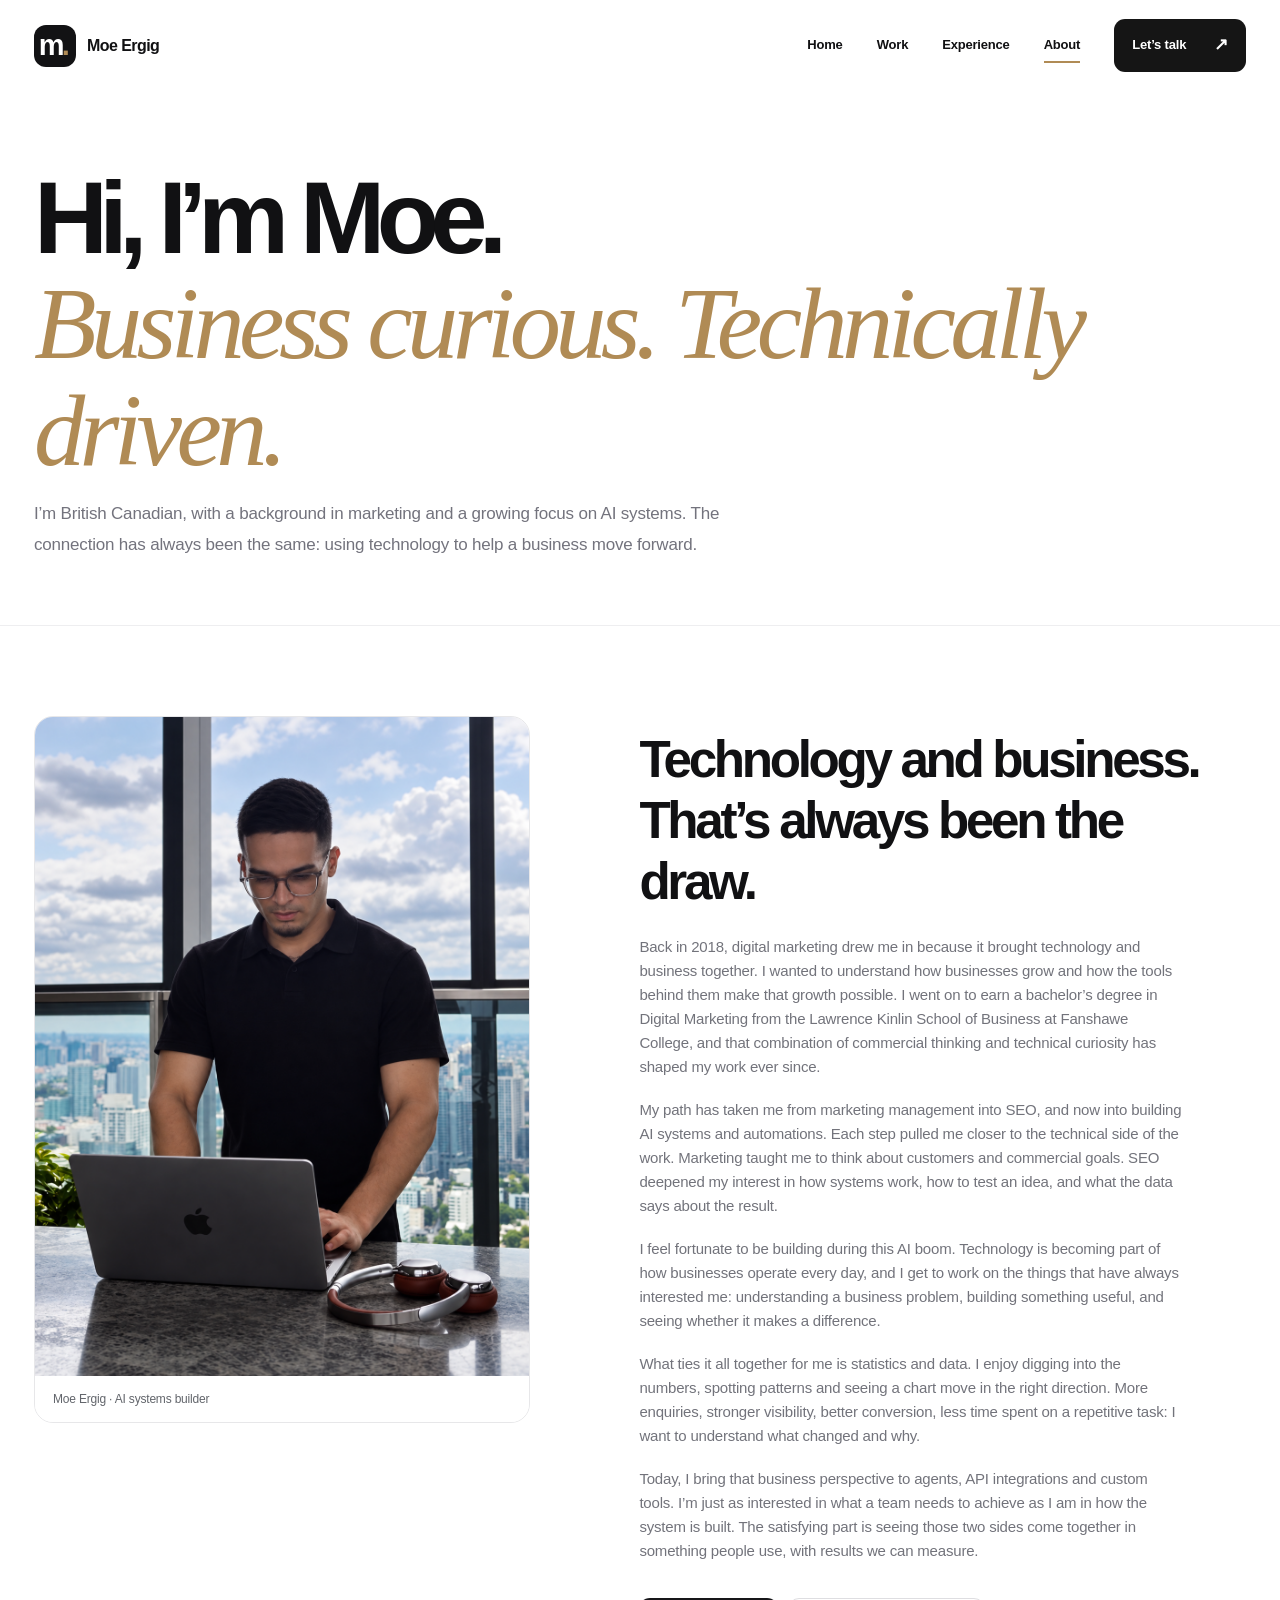
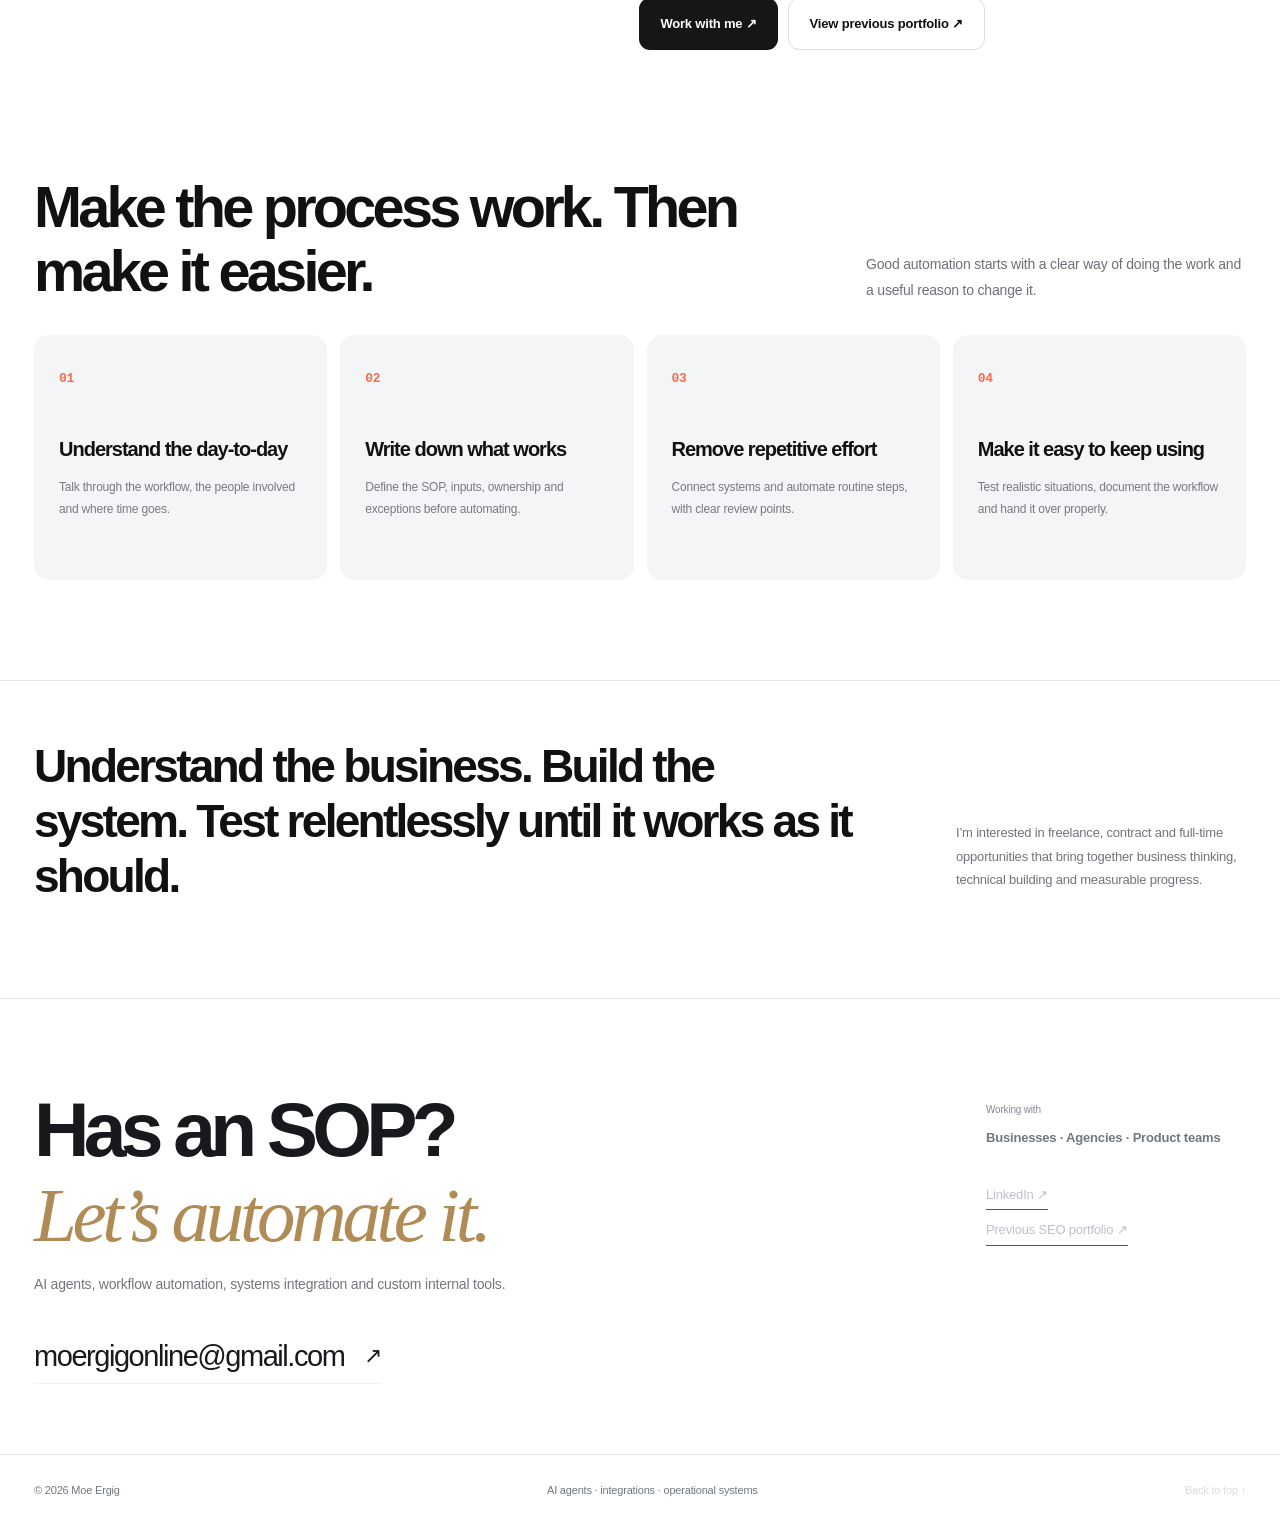
==== commit 86f56b81: "Replace About portrait and anchor career story in 2018" ====
--- a/about.html
+++ b/about.html
@@ -1,12 +1,12 @@
 <!DOCTYPE html>
 
-<html lang="en"><head><meta charset="utf-8"/><meta content="width=device-width, initial-scale=1" name="viewport"/><meta content="#ffffff" name="theme-color"/><meta content="From marketing management and SEO to AI systems: why I work at the intersection of technology, business and measurable results." name="description"/><meta content="website" property="og:type"/><meta content="About Moe Ergig — AI Systems Builder" property="og:title"/><meta content="From marketing management and SEO to AI systems: why I work at the intersection of technology, business and measurable results." property="og:description"/><title>About Moe Ergig — AI Systems Builder</title><link href="assets/favicon.svg" rel="icon" type="image/svg+xml"/><link href="styles.css?v=20261107-gold" rel="stylesheet"/><link href="refresh.css?v=20261107-gold" rel="stylesheet"/></head><body id="top"><a class="skip-link" href="#main">Skip to content</a><header class="site-header"><div class="wrap nav-inner">
+<html lang="en"><head><meta charset="utf-8"/><meta content="width=device-width, initial-scale=1" name="viewport"/><meta content="#ffffff" name="theme-color"/><meta content="From marketing management and SEO to AI systems: why I work at the intersection of technology, business and measurable results." name="description"/><meta content="website" property="og:type"/><meta content="About Moe Ergig — AI Systems Builder" property="og:title"/><meta content="From marketing management and SEO to AI systems: why I work at the intersection of technology, business and measurable results." property="og:description"/><title>About Moe Ergig — AI Systems Builder</title><link href="assets/favicon.svg" rel="icon" type="image/svg+xml"/><link href="styles.css?v=20261107-about-portrait" rel="stylesheet"/><link href="refresh.css?v=20261107-about-portrait" rel="stylesheet"/></head><body id="top"><a class="skip-link" href="#main">Skip to content</a><header class="site-header"><div class="wrap nav-inner">
 <a aria-label="Moe Ergig homepage" class="brand" href="index.html"><span class="brand-box">m<span>.</span></span><span class="brand-label">Moe Ergig</span></a>
 <button aria-controls="site-nav" aria-expanded="false" aria-label="Open navigation" class="menu-toggle"><span></span><span></span></button>
 <nav aria-label="Main navigation" class="nav" id="site-nav"><a href="index.html">Home</a><a href="work.html">Work</a><a href="experience.html">Experience</a><a aria-current="page" class="active" href="about.html">About</a><a class="nav-cta" href="mailto:moergigonline@gmail.com?subject=Automation%20project%20enquiry">Let’s talk <span>↗</span></a></nav>
 </div></header><main id="main">
 <section class="page-banner wrap"><h1>Hi, I’m Moe.<br/><em>Business curious. Technically driven.</em></h1><p>I’m British Canadian, with a background in marketing and a growing focus on AI systems. The connection has always been the same: using technology to help a business move forward.</p></section>
-<section class="wrap about-layout"><div class="about-photo"><img alt="Moe Ergig working at his laptop" height="1250" src="assets/moe-portrait-reference.jpg" width="1000"/><div class="photo-caption">Moe Ergig · AI systems builder</div></div><div class="about-copy"><h2>Technology and business. That’s always been the draw.</h2><p>I chose to study digital marketing because it sat at the crossroads of technology and business. I wanted to understand both: how a business grows, and how the tools behind it make that growth possible. That led me to a bachelor’s degree in Digital Marketing at the Lawrence Kinlin School of Business at Fanshawe College.</p><p>My path has taken me from marketing management into SEO, and now into building AI systems and automations. Each step pulled me closer to the technical side of the work. Marketing taught me to think about customers and commercial goals. SEO deepened my interest in how systems work, how to test an idea, and what the data says about the result.</p><p>I feel fortunate to be building during this AI boom. Technology is becoming part of how businesses operate every day, and I get to work on the things that have always interested me: understanding a business problem, building something useful, and seeing whether it makes a difference.</p><p>What ties it all together for me is statistics and data. I enjoy digging into the numbers, spotting patterns and seeing a chart move in the right direction. More enquiries, stronger visibility, better conversion, less time spent on a repetitive task: I want to understand what changed and why.</p><p>Today, I bring that business perspective to agents, API integrations and custom tools. I’m just as interested in what a team needs to achieve as I am in how the system is built. The satisfying part is seeing those two sides come together in something people use, with results we can measure.</p><div class="about-actions"><a class="button button-dark" href="mailto:moergigonline@gmail.com?subject=Let's%20work%20together">Work with me ↗</a><a class="button button-light" href="https://moe-ergig-portfolio.netlify.app/" rel="noopener noreferrer" target="_blank">View previous portfolio ↗</a></div></div></section>
+<section class="wrap about-layout"><div class="about-photo"><img alt="Moe Ergig working at his laptop" height="1448" src="assets/moe-about.png" width="1086"/><div class="photo-caption">Moe Ergig · AI systems builder</div></div><div class="about-copy"><h2>Technology and business. That’s always been the draw.</h2><p>Back in 2018, digital marketing drew me in because it brought technology and business together. I wanted to understand how businesses grow and how the tools behind them make that growth possible. I went on to earn a bachelor’s degree in Digital Marketing from the Lawrence Kinlin School of Business at Fanshawe College, and that combination of commercial thinking and technical curiosity has shaped my work ever since.</p><p>My path has taken me from marketing management into SEO, and now into building AI systems and automations. Each step pulled me closer to the technical side of the work. Marketing taught me to think about customers and commercial goals. SEO deepened my interest in how systems work, how to test an idea, and what the data says about the result.</p><p>I feel fortunate to be building during this AI boom. Technology is becoming part of how businesses operate every day, and I get to work on the things that have always interested me: understanding a business problem, building something useful, and seeing whether it makes a difference.</p><p>What ties it all together for me is statistics and data. I enjoy digging into the numbers, spotting patterns and seeing a chart move in the right direction. More enquiries, stronger visibility, better conversion, less time spent on a repetitive task: I want to understand what changed and why.</p><p>Today, I bring that business perspective to agents, API integrations and custom tools. I’m just as interested in what a team needs to achieve as I am in how the system is built. The satisfying part is seeing those two sides come together in something people use, with results we can measure.</p><div class="about-actions"><a class="button button-dark" href="mailto:moergigonline@gmail.com?subject=Let's%20work%20together">Work with me ↗</a><a class="button button-light" href="https://moe-ergig-portfolio.netlify.app/" rel="noopener noreferrer" target="_blank">View previous portfolio ↗</a></div></div></section>
 <section class="wrap process-section"><div class="section-header"><div><h2>Make the process work. Then make it easier.</h2></div><p>Good automation starts with a clear way of doing the work and a useful reason to change it.</p></div><div class="process-grid"><div><span>01</span><h3>Understand the day-to-day</h3><p>Talk through the workflow, the people involved and where time goes.</p></div><div><span>02</span><h3>Write down what works</h3><p>Define the SOP, inputs, ownership and exceptions before automating.</p></div><div><span>03</span><h3>Remove repetitive effort</h3><p>Connect systems and automate routine steps, with clear review points.</p></div><div><span>04</span><h3>Make it easy to keep using</h3><p>Test realistic situations, document the workflow and hand it over properly.</p></div></div></section>
-<section class="wrap about-contact"><div><h2>Understand the business. Build the system. Measure the difference.</h2></div><p>I’m interested in freelance, contract and full-time opportunities that bring together business thinking, technical building and measurable progress.</p></section>
-</main><footer class="site-footer"><div class="wrap footer-top"><div><h2>Has an SOP?<br/><em>Let’s automate it.</em></h2><p>AI agents, workflow automation, systems integration and custom internal tools.</p><a class="footer-email" href="mailto:moergigonline@gmail.com?subject=Let's%20build%20something">moergigonline@gmail.com <span>↗</span></a></div><div class="footer-side"><span>Working with</span><strong>Businesses · Agencies · Product teams</strong><a href="https://www.linkedin.com/in/moeergig/" rel="noopener noreferrer" target="_blank">LinkedIn ↗</a><a href="https://moe-ergig-portfolio.netlify.app/" rel="noopener noreferrer" target="_blank">Previous SEO portfolio ↗</a></div></div><div class="wrap footer-bottom"><span>© 2026 Moe Ergig</span><span>AI agents · integrations · operational systems</span><a class="back-top" href="#top">Back to top ↑</a></div></footer><script defer="" src="main.js?v=20261107-gold"></script></body></html>+<section class="wrap about-contact"><div><h2>Understand the business. Build the system. Test relentlessly until it works as it should.</h2></div><p>I’m interested in freelance, contract and full-time opportunities that bring together business thinking, technical building and measurable progress.</p></section>
+</main><footer class="site-footer"><div class="wrap footer-top"><div><h2>Has an SOP?<br/><em>Let’s automate it.</em></h2><p>AI agents, workflow automation, systems integration and custom internal tools.</p><a class="footer-email" href="mailto:moergigonline@gmail.com?subject=Let's%20build%20something">moergigonline@gmail.com <span>↗</span></a></div><div class="footer-side"><span>Working with</span><strong>Businesses · Agencies · Product teams</strong><a href="https://www.linkedin.com/in/moeergig/" rel="noopener noreferrer" target="_blank">LinkedIn ↗</a><a href="https://moe-ergig-portfolio.netlify.app/" rel="noopener noreferrer" target="_blank">Previous SEO portfolio ↗</a></div></div><div class="wrap footer-bottom"><span>© 2026 Moe Ergig</span><span>AI agents · integrations · operational systems</span><a class="back-top" href="#top">Back to top ↑</a></div></footer><script defer="" src="main.js?v=20261107-about-portrait"></script></body></html>
--- a/refresh.css
+++ b/refresh.css
@@ -53,3 +53,44 @@
 
 /* Keep the complete Odoo wordmark readable against its project gradient. */
 .odoo-flow-top img{background:#fff;border:1px solid #ffffffb3;border-radius:10px;padding:10px 13px;width:140px;height:58px;box-sizing:border-box;object-fit:contain}
+
+/* Consistent centered white project wordmarks. */
+.odoo-flow-top,.flann-card-top{display:flex;flex-direction:column;align-items:center;justify-content:center;gap:8px;text-align:center}
+.odoo-flow-top img{background:transparent;border:0;border-radius:0;padding:0;width:140px;height:44px;object-fit:contain}
+.flann-card-top .flann-brand{display:flex;align-items:center;justify-content:center;color:#fff!important;min-height:44px}
+.flann-card-top .flann-brand img{filter:brightness(0) invert(1)}
+.odoo-flow-top>span,.flann-card-top>span:last-child{font-size:10px;color:#fff}
+
+/* Balance wordmark height and optical width across all four projects. */
+.flann-card-top,.odoo-flow-top{min-height:76px}
+.flann-card-top .flann-brand{font-size:42px;line-height:1;min-height:48px;gap:3px}
+.flann-card-top .flann-brand img{width:43px;height:48px;object-fit:contain}
+.odoo-flow-top img{width:190px;height:48px}
+.projects-grid .brainzyme-brand{width:220px;height:48px;max-width:100%;object-fit:contain;align-self:center}
+.boomerang-brand{width:220px;height:48px;max-width:100%;object-fit:contain;align-self:center}
+.client-brand img{filter:none!important;opacity:1}
+.client-brand-set .brand-on-navy{background:#18234b;border-radius:10px;padding:12px}
+.client-brand-set .brand-on-navy img{width:100%;max-width:100%;height:48px;object-fit:contain}
+@media(max-width:720px){.flann-card-top .flann-brand{font-size:36px}.flann-card-top .flann-brand img{width:36px;height:42px}.odoo-flow-top img{width:170px;height:44px}.projects-grid .brainzyme-brand,.boomerang-brand{width:200px;height:44px}.client-brand-set .brand-on-navy{padding:9px}}
+
+/* Case-study ERP diagram: full padding, responsive nodes and no clipped edges. */
+#odoo .erp-case-visual{background:linear-gradient(125deg,#744a6c 0%,#825988 45%,#456780 100%);padding:32px;min-height:0;height:auto;overflow:visible;align-self:center;min-width:0}
+#odoo .erp-case-visual .odoo-flow{display:grid;gap:18px;width:100%;max-width:480px;min-width:0;margin:0;color:#fff}
+#odoo .erp-case-visual .odoo-flow-top{margin:0;min-height:76px}
+#odoo .erp-case-visual .app-layer{grid-template-columns:repeat(3,minmax(0,1fr));gap:8px}
+#odoo .erp-case-visual .app-layer span{min-width:0;white-space:normal;overflow-wrap:anywhere;padding:14px 8px;font-size:12px}
+#odoo .erp-case-visual .sync-bridge{padding:4px 0;min-width:0}
+#odoo .erp-case-visual .sync-bridge>div{min-width:0}
+#odoo .erp-case-visual .erp-core{min-width:0;padding:20px}
+#odoo .erp-case-visual .erp-modules{grid-template-columns:repeat(2,minmax(0,1fr))}
+#odoo .erp-case-visual .erp-modules span{min-width:0;white-space:normal;padding:13px 9px;font-size:12px}
+#odoo .erp-case-visual .sync-footer{margin:0}
+.project-site-links{display:flex;flex-wrap:wrap;gap:12px 24px;margin-top:23px}
+.project-site-links a{font-size:14px;font-weight:650;color:#765c32;border-bottom:1px solid #c8ad80;padding-bottom:3px;line-height:1.5}
+.project-site-links a:hover{color:#342511;border-color:currentColor}
+@media(max-width:720px){#odoo .erp-case-visual{padding:24px 20px}#odoo .erp-case-visual .odoo-flow{gap:16px}#odoo .erp-case-visual .app-layer span{font-size:11px;padding:13px 5px}#odoo .erp-case-visual .erp-core{padding:16px}#odoo .erp-case-visual .erp-modules span{font-size:11px}.project-site-links{gap:12px 20px}}
+
+/* Show the supplied About portrait at its original exposure, without fading. */
+.about-photo{height:auto;display:block;align-self:start;background:#fff;max-width:100%;border:1px solid #e7e7e9}
+.about-photo img{display:block;width:100%;height:auto;max-width:100%;object-fit:contain;object-position:center;mask-image:none;-webkit-mask-image:none;filter:none;opacity:1}
+.about-photo .photo-caption{position:static;color:#62656b;background:#fff;padding:14px 18px;font-size:12px}
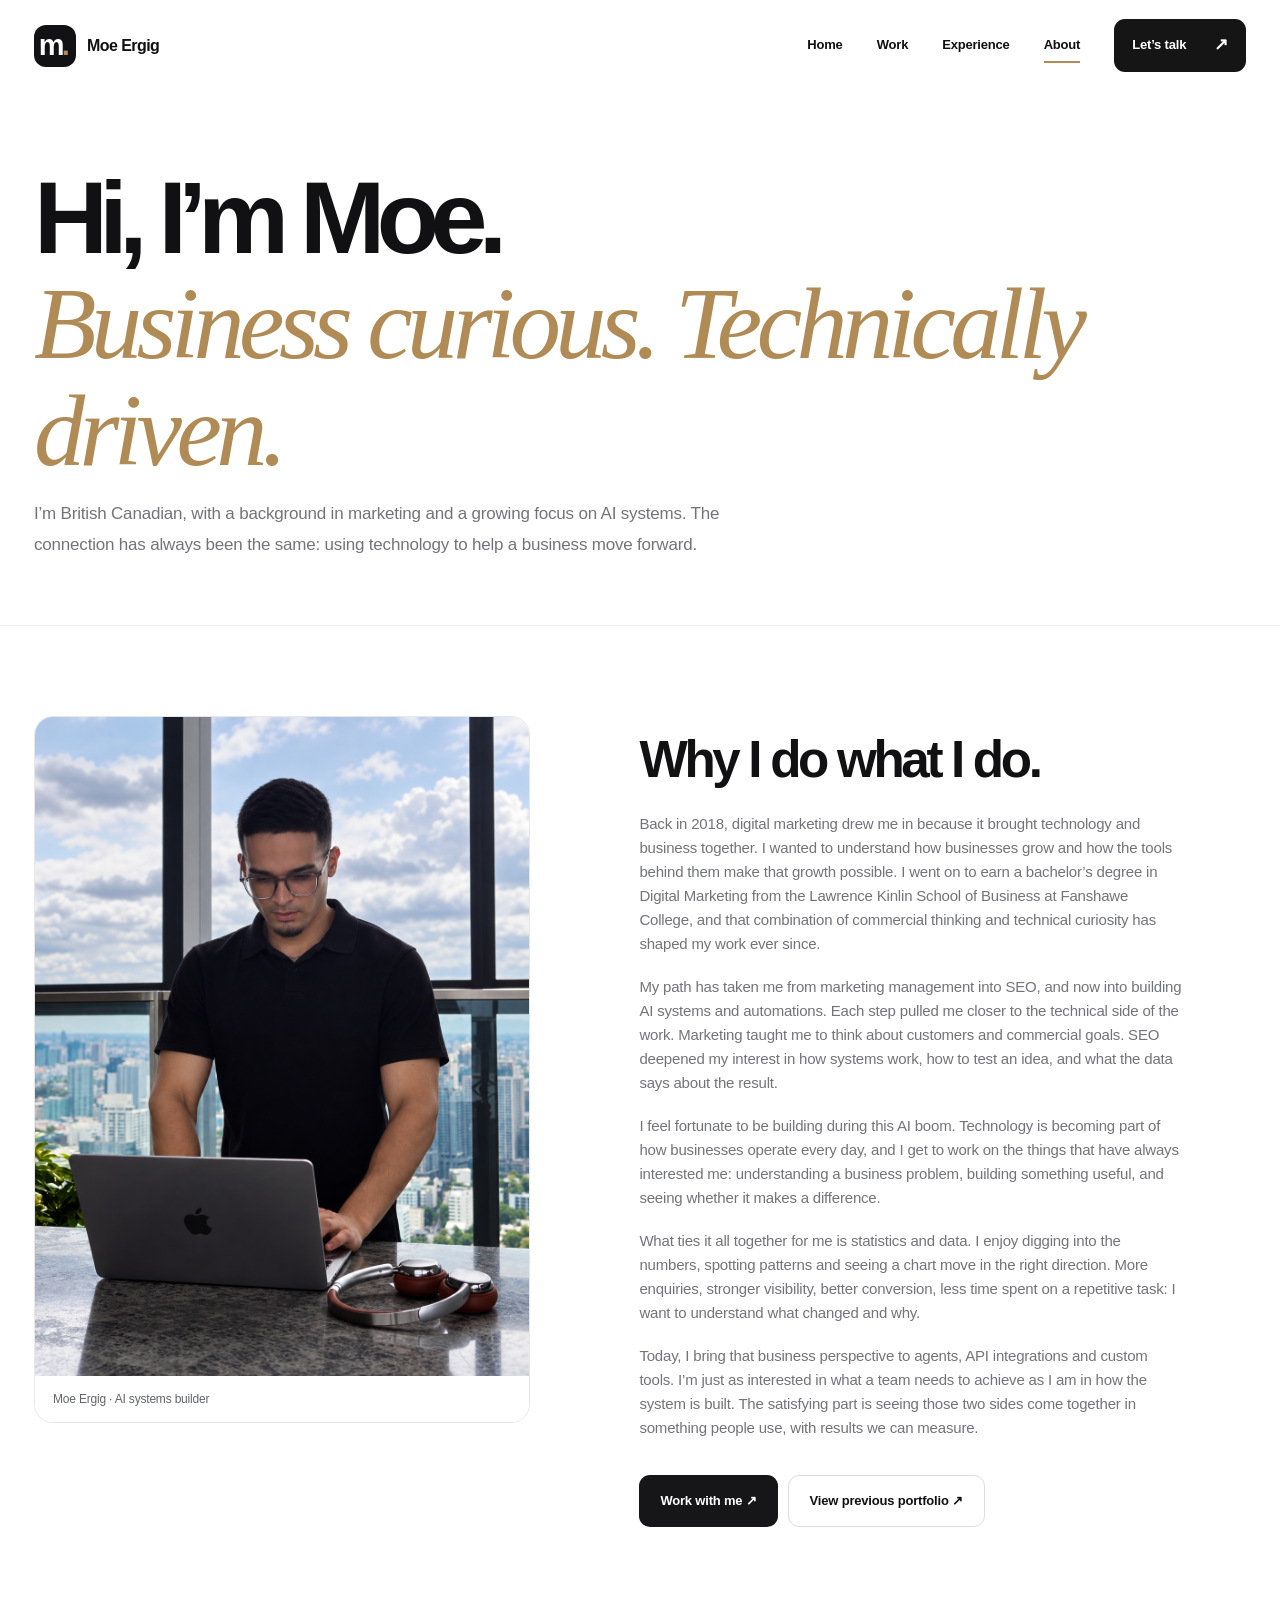
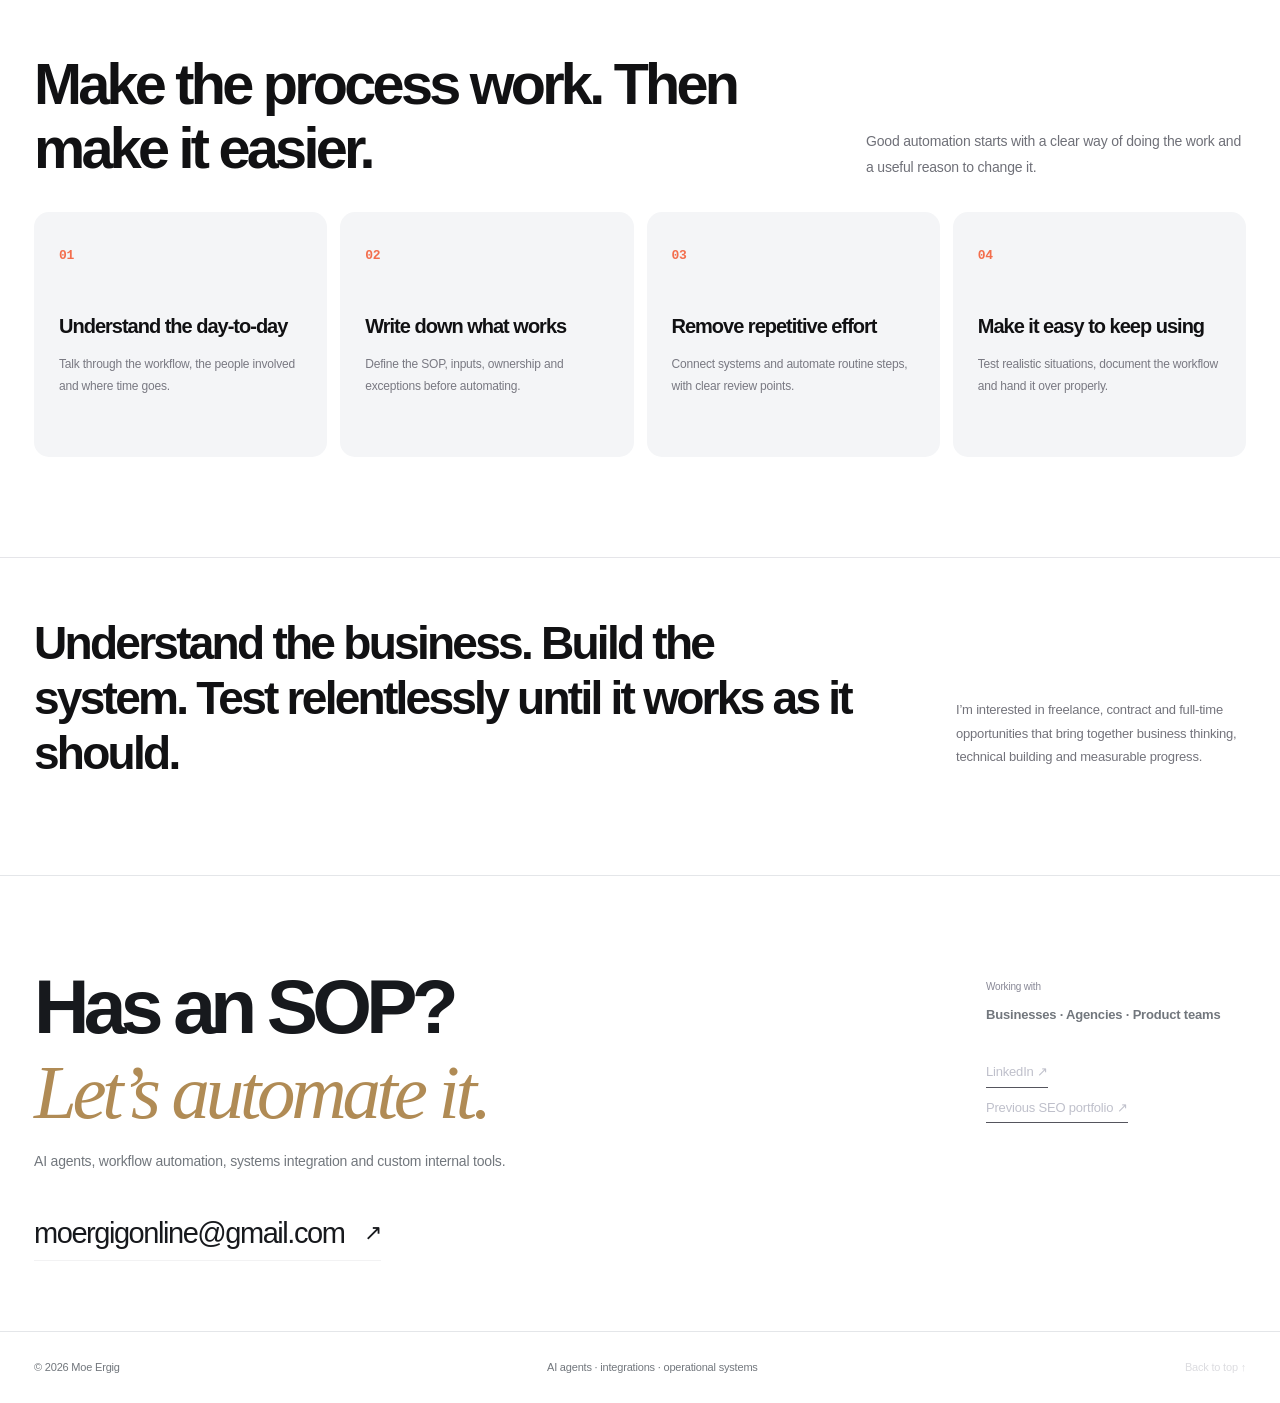
==== commit 71788c2f: "Improve Flann diagram spacing and personalize About heading" ====
--- a/about.html
+++ b/about.html
@@ -6,7 +6,7 @@
 <nav aria-label="Main navigation" class="nav" id="site-nav"><a href="index.html">Home</a><a href="work.html">Work</a><a href="experience.html">Experience</a><a aria-current="page" class="active" href="about.html">About</a><a class="nav-cta" href="mailto:moergigonline@gmail.com?subject=Automation%20project%20enquiry">Let’s talk <span>↗</span></a></nav>
 </div></header><main id="main">
 <section class="page-banner wrap"><h1>Hi, I’m Moe.<br/><em>Business curious. Technically driven.</em></h1><p>I’m British Canadian, with a background in marketing and a growing focus on AI systems. The connection has always been the same: using technology to help a business move forward.</p></section>
-<section class="wrap about-layout"><div class="about-photo"><img alt="Moe Ergig working at his laptop" height="1448" src="assets/moe-about.png" width="1086"/><div class="photo-caption">Moe Ergig · AI systems builder</div></div><div class="about-copy"><h2>Technology and business. That’s always been the draw.</h2><p>Back in 2018, digital marketing drew me in because it brought technology and business together. I wanted to understand how businesses grow and how the tools behind them make that growth possible. I went on to earn a bachelor’s degree in Digital Marketing from the Lawrence Kinlin School of Business at Fanshawe College, and that combination of commercial thinking and technical curiosity has shaped my work ever since.</p><p>My path has taken me from marketing management into SEO, and now into building AI systems and automations. Each step pulled me closer to the technical side of the work. Marketing taught me to think about customers and commercial goals. SEO deepened my interest in how systems work, how to test an idea, and what the data says about the result.</p><p>I feel fortunate to be building during this AI boom. Technology is becoming part of how businesses operate every day, and I get to work on the things that have always interested me: understanding a business problem, building something useful, and seeing whether it makes a difference.</p><p>What ties it all together for me is statistics and data. I enjoy digging into the numbers, spotting patterns and seeing a chart move in the right direction. More enquiries, stronger visibility, better conversion, less time spent on a repetitive task: I want to understand what changed and why.</p><p>Today, I bring that business perspective to agents, API integrations and custom tools. I’m just as interested in what a team needs to achieve as I am in how the system is built. The satisfying part is seeing those two sides come together in something people use, with results we can measure.</p><div class="about-actions"><a class="button button-dark" href="mailto:moergigonline@gmail.com?subject=Let's%20work%20together">Work with me ↗</a><a class="button button-light" href="https://moe-ergig-portfolio.netlify.app/" rel="noopener noreferrer" target="_blank">View previous portfolio ↗</a></div></div></section>
+<section class="wrap about-layout"><div class="about-photo"><img alt="Moe Ergig working at his laptop" height="1448" src="assets/moe-about.png" width="1086"/><div class="photo-caption">Moe Ergig · AI systems builder</div></div><div class="about-copy"><h2>Why I do what I do.</h2><p>Back in 2018, digital marketing drew me in because it brought technology and business together. I wanted to understand how businesses grow and how the tools behind them make that growth possible. I went on to earn a bachelor’s degree in Digital Marketing from the Lawrence Kinlin School of Business at Fanshawe College, and that combination of commercial thinking and technical curiosity has shaped my work ever since.</p><p>My path has taken me from marketing management into SEO, and now into building AI systems and automations. Each step pulled me closer to the technical side of the work. Marketing taught me to think about customers and commercial goals. SEO deepened my interest in how systems work, how to test an idea, and what the data says about the result.</p><p>I feel fortunate to be building during this AI boom. Technology is becoming part of how businesses operate every day, and I get to work on the things that have always interested me: understanding a business problem, building something useful, and seeing whether it makes a difference.</p><p>What ties it all together for me is statistics and data. I enjoy digging into the numbers, spotting patterns and seeing a chart move in the right direction. More enquiries, stronger visibility, better conversion, less time spent on a repetitive task: I want to understand what changed and why.</p><p>Today, I bring that business perspective to agents, API integrations and custom tools. I’m just as interested in what a team needs to achieve as I am in how the system is built. The satisfying part is seeing those two sides come together in something people use, with results we can measure.</p><div class="about-actions"><a class="button button-dark" href="mailto:moergigonline@gmail.com?subject=Let's%20work%20together">Work with me ↗</a><a class="button button-light" href="https://moe-ergig-portfolio.netlify.app/" rel="noopener noreferrer" target="_blank">View previous portfolio ↗</a></div></div></section>
 <section class="wrap process-section"><div class="section-header"><div><h2>Make the process work. Then make it easier.</h2></div><p>Good automation starts with a clear way of doing the work and a useful reason to change it.</p></div><div class="process-grid"><div><span>01</span><h3>Understand the day-to-day</h3><p>Talk through the workflow, the people involved and where time goes.</p></div><div><span>02</span><h3>Write down what works</h3><p>Define the SOP, inputs, ownership and exceptions before automating.</p></div><div><span>03</span><h3>Remove repetitive effort</h3><p>Connect systems and automate routine steps, with clear review points.</p></div><div><span>04</span><h3>Make it easy to keep using</h3><p>Test realistic situations, document the workflow and hand it over properly.</p></div></div></section>
 <section class="wrap about-contact"><div><h2>Understand the business. Build the system. Test relentlessly until it works as it should.</h2></div><p>I’m interested in freelance, contract and full-time opportunities that bring together business thinking, technical building and measurable progress.</p></section>
 </main><footer class="site-footer"><div class="wrap footer-top"><div><h2>Has an SOP?<br/><em>Let’s automate it.</em></h2><p>AI agents, workflow automation, systems integration and custom internal tools.</p><a class="footer-email" href="mailto:moergigonline@gmail.com?subject=Let's%20build%20something">moergigonline@gmail.com <span>↗</span></a></div><div class="footer-side"><span>Working with</span><strong>Businesses · Agencies · Product teams</strong><a href="https://www.linkedin.com/in/moeergig/" rel="noopener noreferrer" target="_blank">LinkedIn ↗</a><a href="https://moe-ergig-portfolio.netlify.app/" rel="noopener noreferrer" target="_blank">Previous SEO portfolio ↗</a></div></div><div class="wrap footer-bottom"><span>© 2026 Moe Ergig</span><span>AI agents · integrations · operational systems</span><a class="back-top" href="#top">Back to top ↑</a></div></footer><script defer="" src="main.js?v=20261107-about-portrait"></script></body></html>
--- a/refresh.css
+++ b/refresh.css
@@ -94,3 +94,23 @@
 .about-photo{height:auto;display:block;align-self:start;background:#fff;max-width:100%;border:1px solid #e7e7e9}
 .about-photo img{display:block;width:100%;height:auto;max-width:100%;object-fit:contain;object-position:center;mask-image:none;-webkit-mask-image:none;filter:none;opacity:1}
 .about-photo .photo-caption{position:static;color:#62656b;background:#fff;padding:14px 18px;font-size:12px}
+
+/* Give the Work-page Flann diagram its own full-width, evenly spaced layout. */
+#flann .case-right-visual{padding:0;min-height:0;height:auto;background:transparent;overflow:visible;min-width:0;align-self:center}
+#flann .case-right-visual .flann-card-art{display:grid;grid-template-columns:minmax(0,1fr);width:100%;max-width:none;height:auto;min-height:0;gap:16px;padding:28px;box-sizing:border-box}
+#flann .flann-card-top{min-height:64px;gap:6px;margin:0}
+#flann .flann-card-top .flann-brand{font-size:36px;min-height:42px}
+#flann .flann-card-top .flann-brand img{width:38px;height:42px}
+#flann .operator-message{justify-self:end;align-self:auto;max-width:90%;margin:0;padding:12px 16px;font-size:13px;line-height:1.4}
+#flann .knowledge-hub{margin:0;padding:18px 16px}
+#flann .knowledge-hub strong{font-size:14px;line-height:1.4}
+#flann .knowledge-hub small{font-size:11px;line-height:1.5;margin-top:7px}
+#flann .operator-path{font-size:11px;line-height:1.5;margin:0}
+#flann .connected-platforms{display:grid;grid-template-columns:repeat(2,minmax(0,1fr));grid-auto-rows:1fr;gap:10px;margin:0;width:100%;min-width:0}
+#flann .connected-platform{display:flex;align-items:center;gap:10px;min-height:66px;padding:12px;min-width:0;font-size:13px;line-height:1.3}
+#flann .connected-platform img{width:26px;height:26px;flex-shrink:0}
+#flann .connected-platform>span{min-width:0;overflow-wrap:normal}
+#flann .connected-platform small{display:block;font-size:10px;line-height:1.4;margin-top:4px;color:#66777a}
+#flann .operator-control{border-top:1px solid #ffffff35;padding-top:13px;font-size:11px;line-height:1.5;margin:0}
+@media(max-width:720px){#flann .case-right-visual .flann-card-art{padding:24px 20px;gap:15px}#flann .connected-platform{gap:8px;padding:10px;min-height:68px;font-size:12px}#flann .connected-platform img{width:24px;height:24px}#flann .connected-platform small{font-size:10px}#flann .knowledge-hub{padding:16px 12px}#flann .knowledge-hub strong{font-size:13px}}
+@media(max-width:360px){#flann .connected-platforms{grid-template-columns:minmax(0,1fr)}#flann .connected-platform{min-height:60px}}
